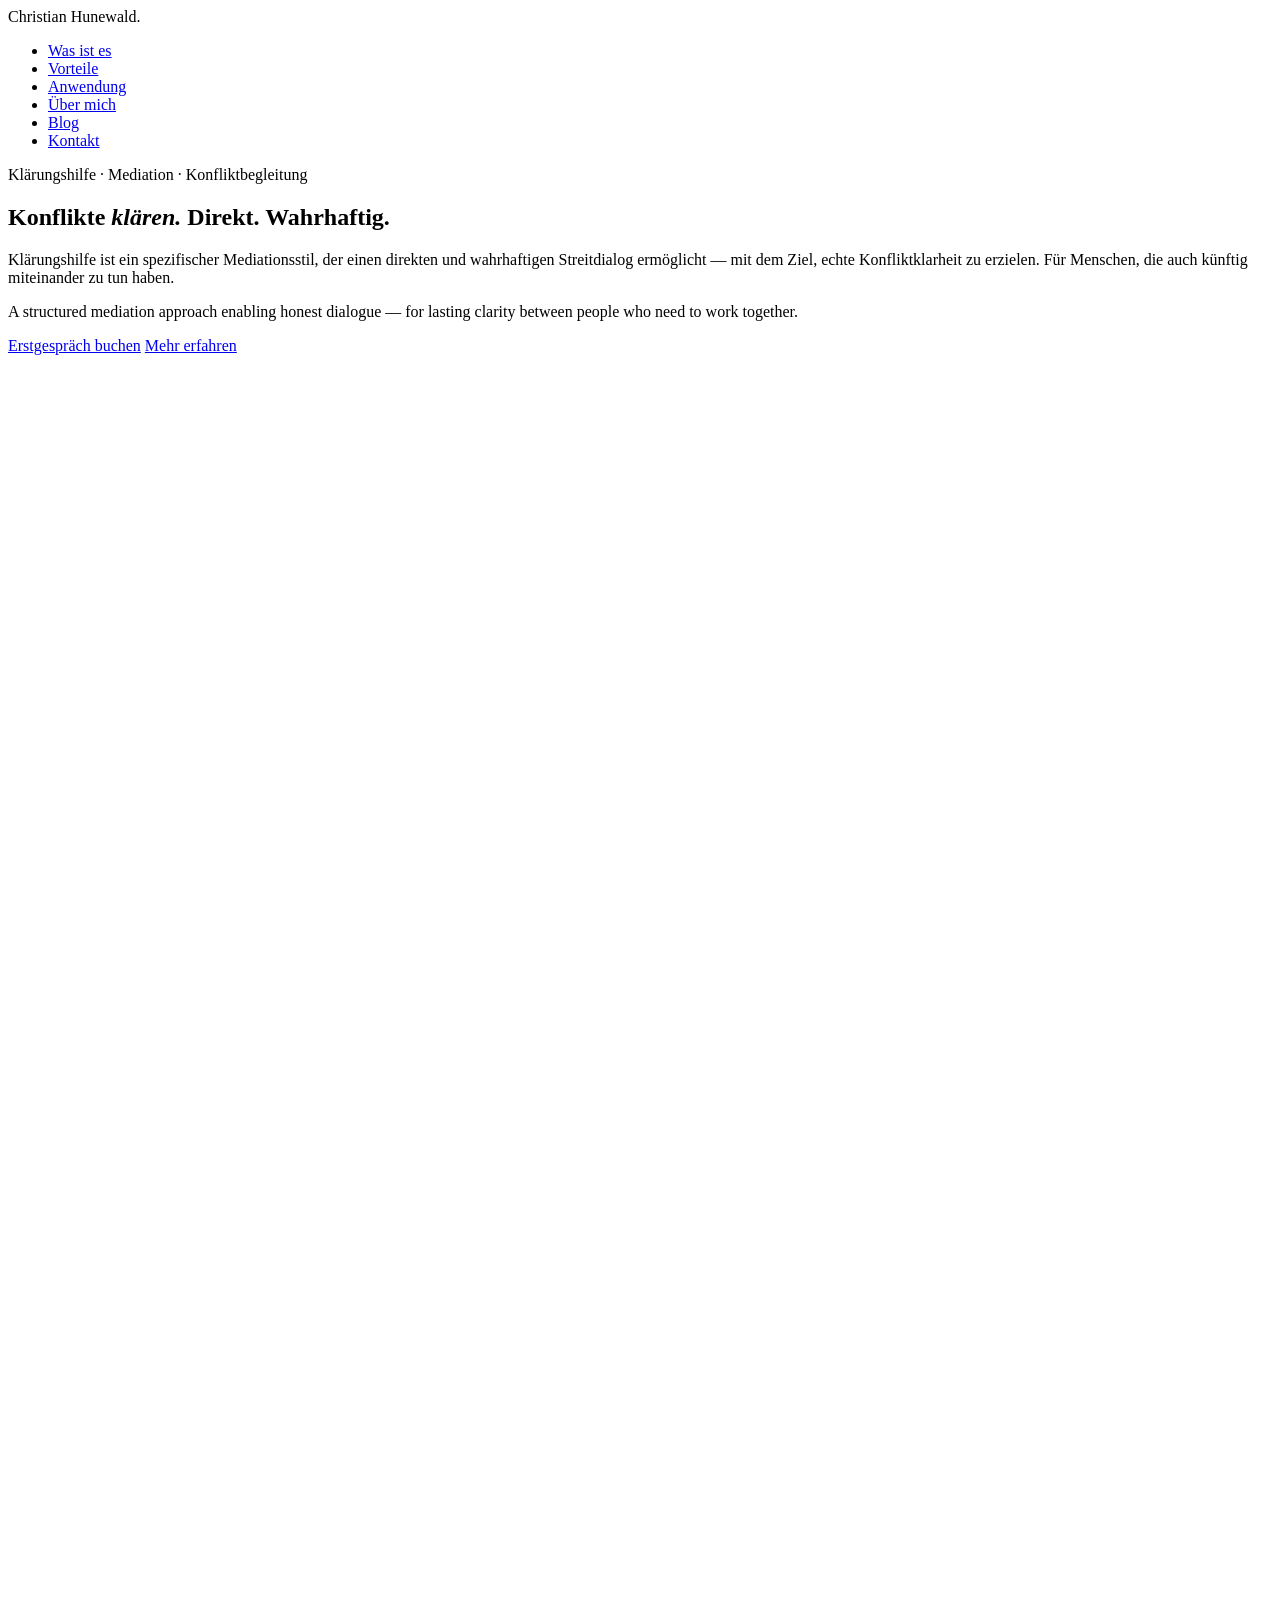
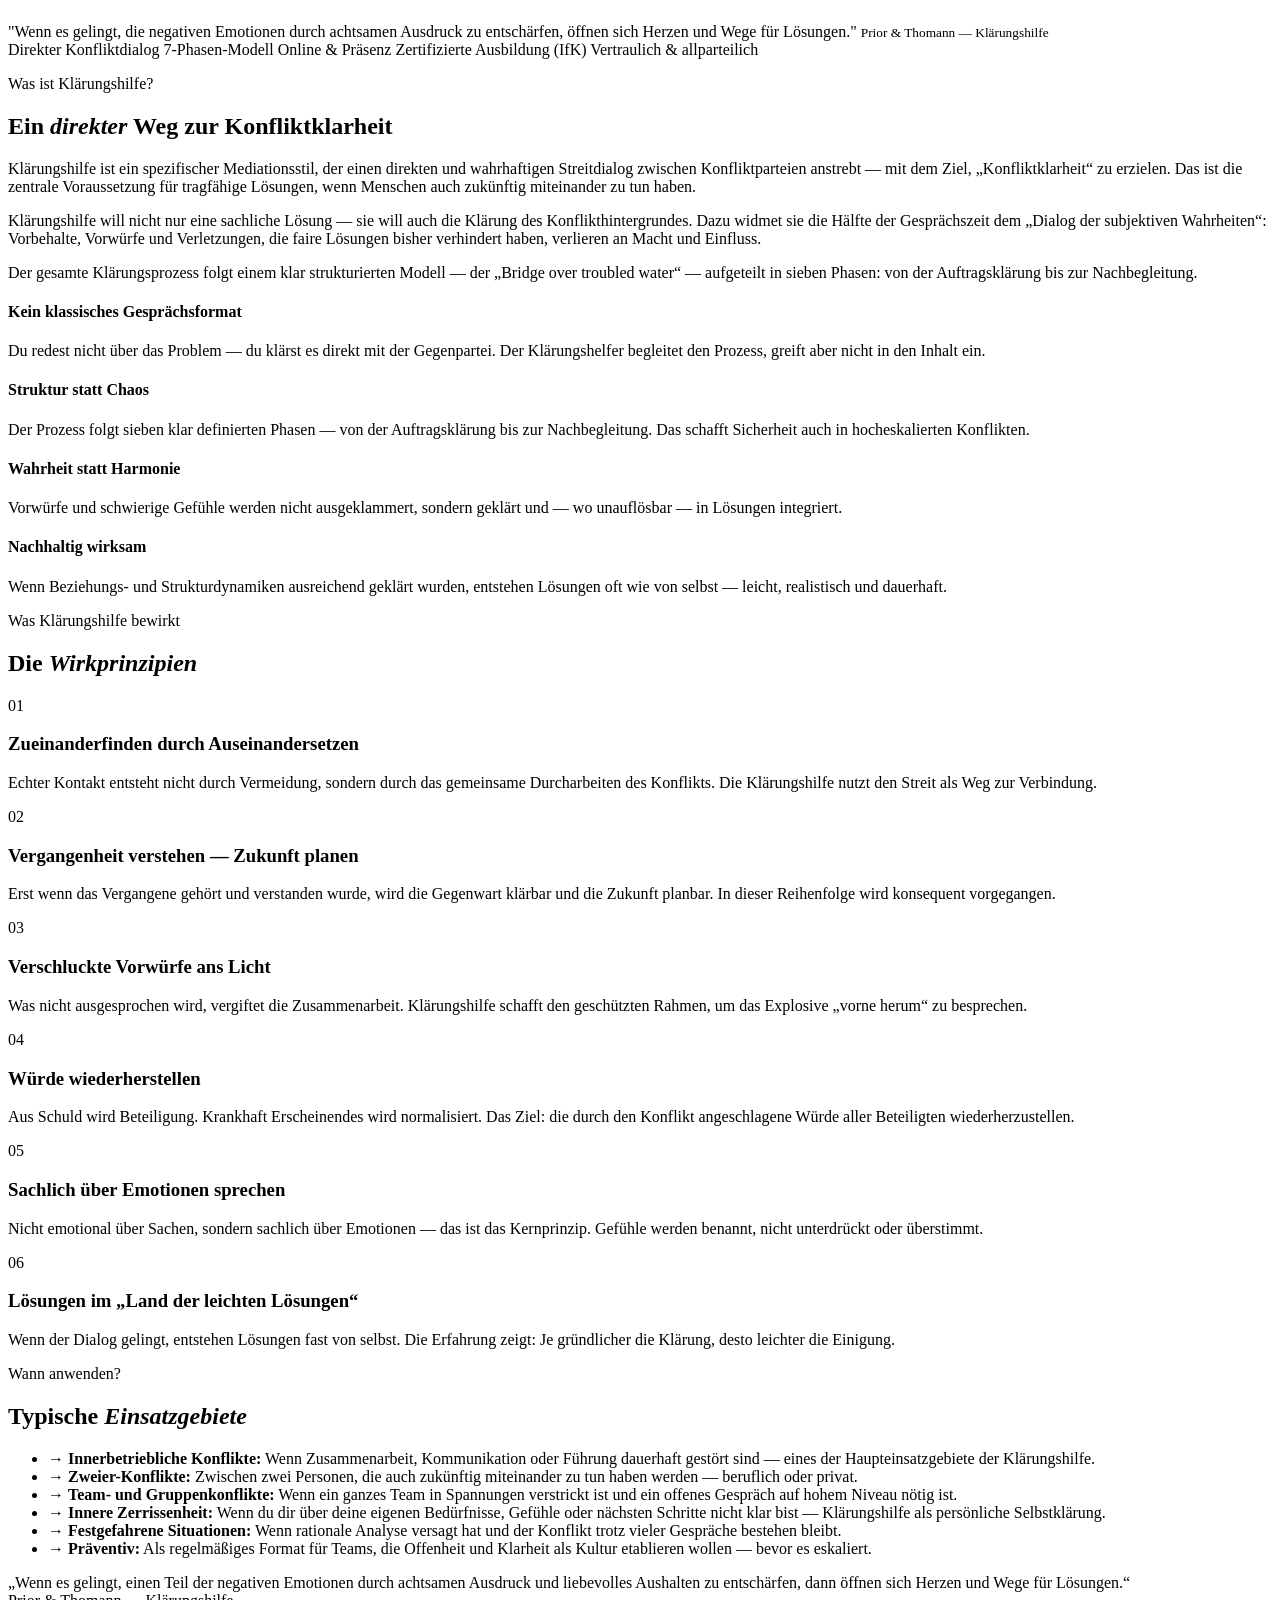
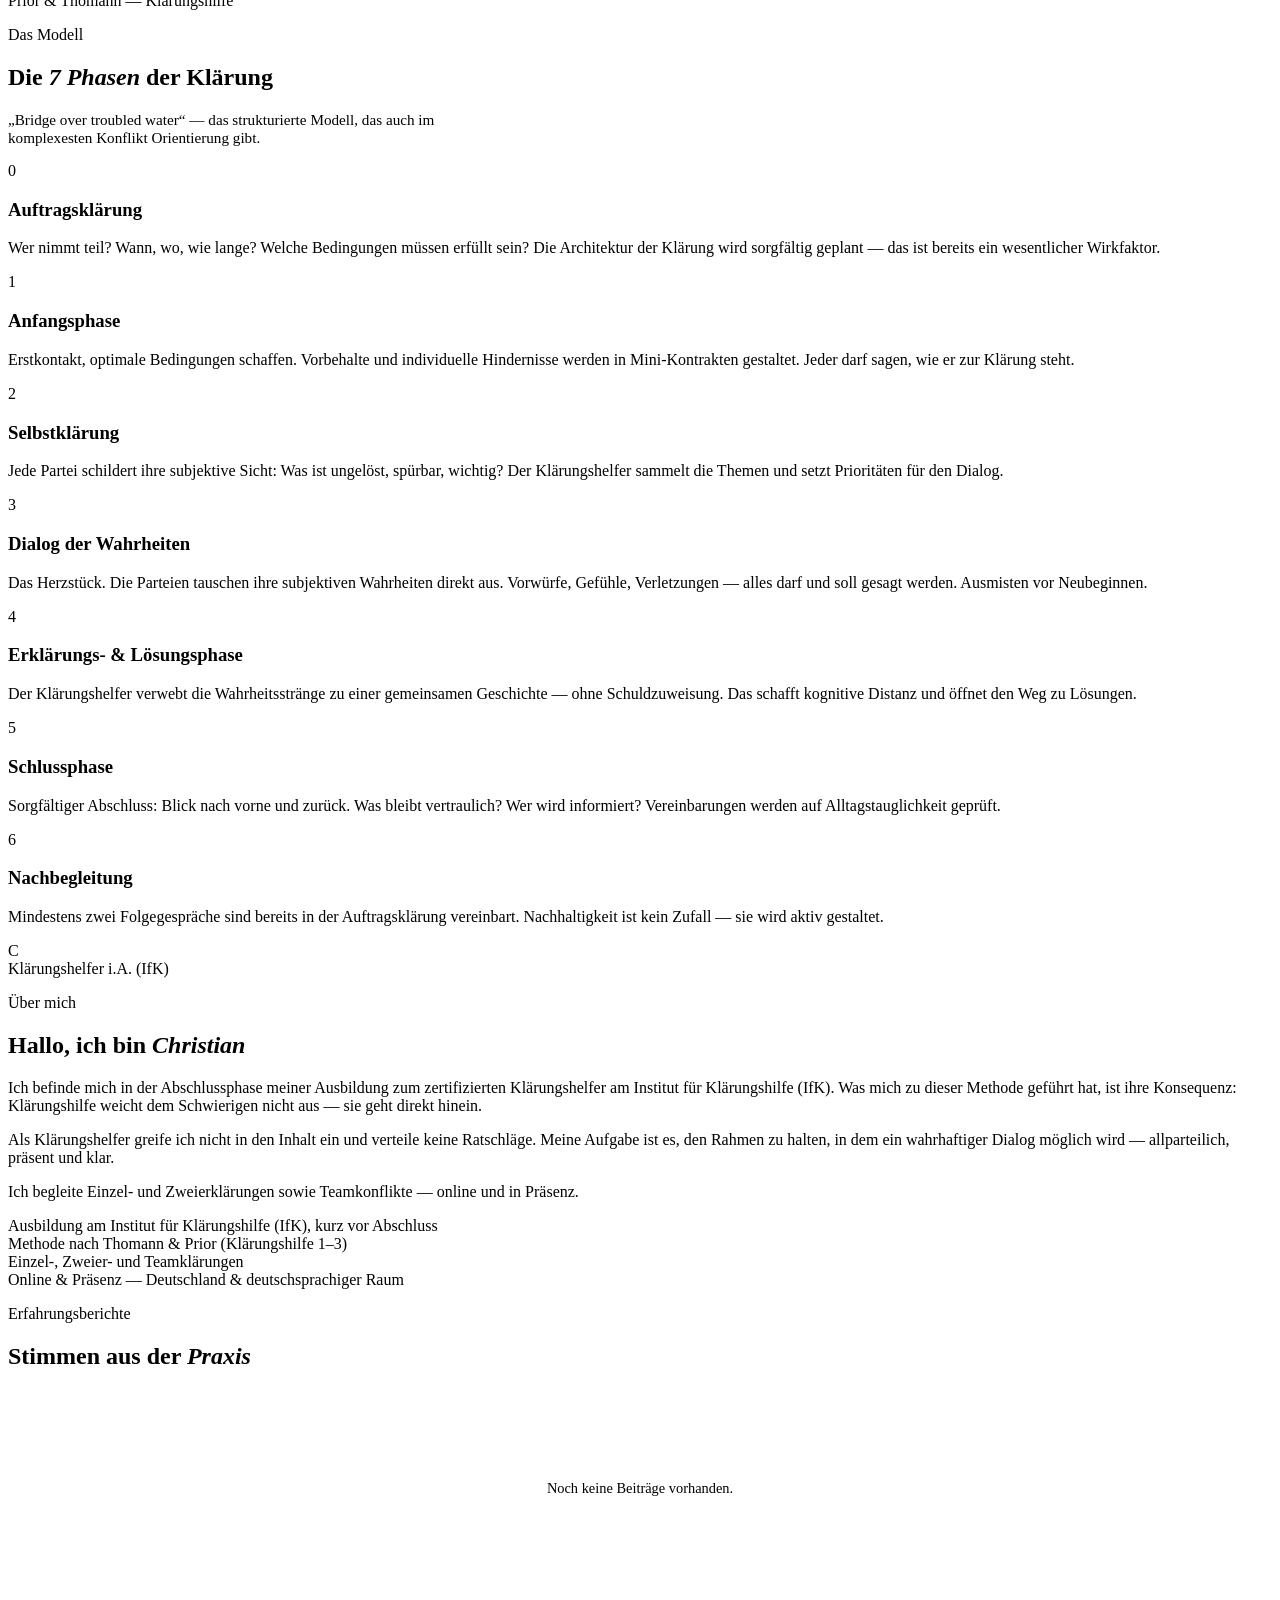
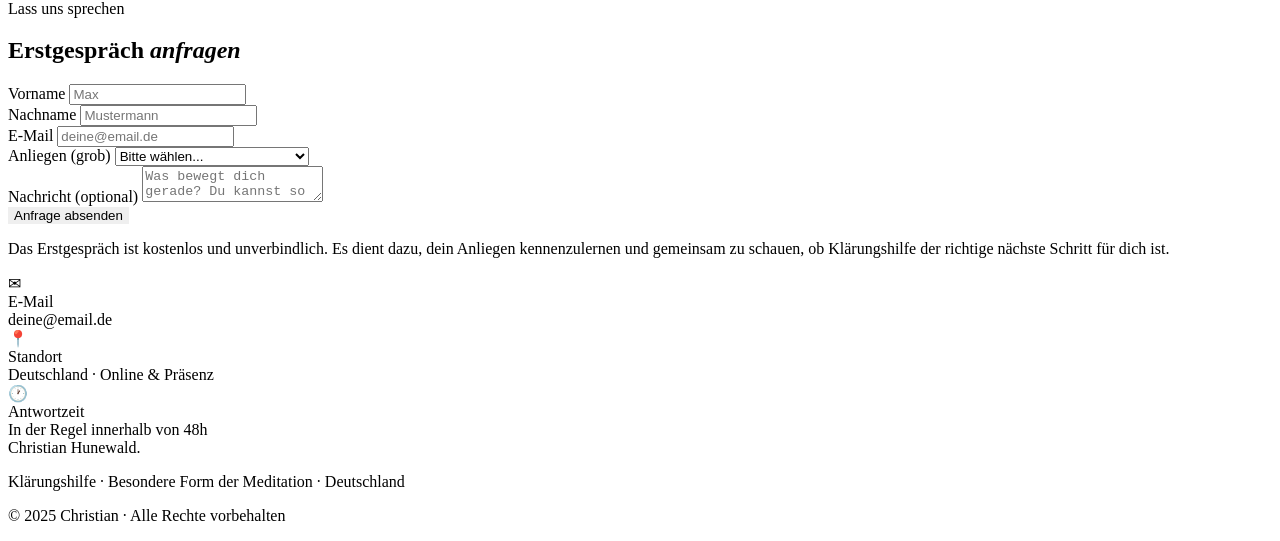
==== index.html @ cc9eb969 "Add files via upload" ====
<!DOCTYPE html>
<html lang="de">
<head>
  <meta charset="UTF-8" />
  <meta name="viewport" content="width=device-width, initial-scale=1.0" />
  <title>Klärungshilfe mit Christian</title>
  <link href="https://fonts.googleapis.com/css2?family=Cormorant+Garamond:ital,wght@0,300;0,400;0,600;1,300;1,400&family=DM+Sans:wght@300;400;500&display=swap" rel="stylesheet">
  <link rel="stylesheet" href="/style.css">
</head>
<body>

<!-- NAV -->
<nav>
  <div class="nav-logo">Christian Hunewald<span>.</span></div>
  <ul>
    <li><a href="#was">Was ist es</a></li>
    <li><a href="#vorteile">Vorteile</a></li>
    <li><a href="#anwendung">Anwendung</a></li>
    <li><a href="#ueber">Über mich</a></li>
    <li><a href="#blog">Blog</a></li><li><a href="#kontakt">Kontakt</a></li>
  </ul>
</nav>

<!-- HERO -->
<section class="hero" id="hero">
  <div class="hero-left">
    <p class="hero-eyebrow">Kl&auml;rungshilfe &middot; Mediation &middot; Konfliktbegleitung</p>
    <h1 class="hero-title">
      Konflikte <em>kl&auml;ren.</em>
      <span class="line-break">Direkt.</span>
      <span class="line-break">Wahrhaftig.</span>
    </h1>
    <p class="hero-sub">Kl&auml;rungshilfe ist ein spezifischer Mediationsstil, der einen direkten und wahrhaftigen Streitdialog erm&ouml;glicht &mdash; mit dem Ziel, echte Konfliktklarheit zu erzielen. F&uuml;r Menschen, die auch k&uuml;nftig miteinander zu tun haben.</p>
    <p class="hero-sub-en">A structured mediation approach enabling honest dialogue &mdash; for lasting clarity between people who need to work together.</p>
    <div class="hero-cta">
      <a href="#kontakt" class="btn-primary">Erstgespr&auml;ch buchen</a>
      <a href="#was" class="btn-ghost">Mehr erfahren</a>
    </div>
  </div>
  <div class="hero-right">
    <div class="hero-visual">
      <svg class="mandala" viewBox="0 0 200 200" fill="none" xmlns="http://www.w3.org/2000/svg">
        <circle cx="100" cy="100" r="95" stroke="white" stroke-width="0.4"/>
        <circle cx="100" cy="100" r="75" stroke="white" stroke-width="0.4"/>
        <circle cx="100" cy="100" r="55" stroke="white" stroke-width="0.4"/>
        <circle cx="100" cy="100" r="35" stroke="white" stroke-width="0.4"/>
        <circle cx="100" cy="100" r="15" stroke="white" stroke-width="0.4"/>
        <line x1="100" y1="5" x2="100" y2="195" stroke="white" stroke-width="0.3"/>
        <line x1="5" y1="100" x2="195" y2="100" stroke="white" stroke-width="0.3"/>
        <line x1="32" y1="32" x2="168" y2="168" stroke="white" stroke-width="0.3"/>
        <line x1="168" y1="32" x2="32" y2="168" stroke="white" stroke-width="0.3"/>
        <line x1="100" y1="5" x2="168" y2="168" stroke="white" stroke-width="0.15"/>
        <line x1="100" y1="5" x2="32" y2="168" stroke="white" stroke-width="0.15"/>
        <line x1="5" y1="100" x2="168" y2="32" stroke="white" stroke-width="0.15"/>
        <line x1="5" y1="100" x2="168" y2="168" stroke="white" stroke-width="0.15"/>
        <polygon points="100,15 111,85 181,85 125,128 146,198 100,155 54,198 75,128 19,85 89,85" stroke="white" stroke-width="0.3" fill="none"/>
        <polygon points="100,40 107,70 138,70 115,88 124,118 100,100 76,118 85,88 62,70 93,70" stroke="white" stroke-width="0.25" fill="none"/>
        <circle cx="100" cy="5" r="2" fill="white" opacity="0.5"/>
        <circle cx="100" cy="195" r="2" fill="white" opacity="0.5"/>
        <circle cx="5" cy="100" r="2" fill="white" opacity="0.5"/>
        <circle cx="195" cy="100" r="2" fill="white" opacity="0.5"/>
        <circle cx="32" cy="32" r="2" fill="white" opacity="0.5"/>
        <circle cx="168" cy="32" r="2" fill="white" opacity="0.5"/>
        <circle cx="32" cy="168" r="2" fill="white" opacity="0.5"/>
        <circle cx="168" cy="168" r="2" fill="white" opacity="0.5"/>
      </svg>
    </div>
    <div class="hero-quote">
      "Wenn es gelingt, die negativen Emotionen durch achtsamen Ausdruck zu entsch&auml;rfen, &ouml;ffnen sich Herzen und Wege f&uuml;r L&ouml;sungen."
      <small>Prior &amp; Thomann &mdash; Kl&auml;rungshilfe</small>
    </div>
  </div>
</section>

<!-- STRIP -->
<div class="strip">
  <span class="strip-item">Direkter Konfliktdialog</span>
  <span class="strip-item">7-Phasen-Modell</span>
  <span class="strip-item">Online &amp; Pr&auml;senz</span>
  <span class="strip-item">Zertifizierte Ausbildung (IfK)</span>
  <span class="strip-item">Vertraulich &amp; allparteilich</span>
</div>

<!-- WHAT IS -->
<section id="was">
  <div class="what-is">
    <div class="what-is-left">
      <p class="section-label">Was ist Kl&auml;rungshilfe?</p>
      <h2 class="section-title">Ein <em>direkter</em> Weg zur Konfliktklarheit</h2>
      <p class="what-is-text">Kl&auml;rungshilfe ist ein spezifischer Mediationsstil, der einen direkten und wahrhaftigen Streitdialog zwischen Konfliktparteien anstrebt &mdash; mit dem Ziel, &bdquo;Konfliktklarheit&ldquo; zu erzielen. Das ist die zentrale Voraussetzung f&uuml;r tragf&auml;hige L&ouml;sungen, wenn Menschen auch zuk&uuml;nftig miteinander zu tun haben.</p>
      <p class="what-is-text">Kl&auml;rungshilfe will nicht nur eine sachliche L&ouml;sung &mdash; sie will auch die Kl&auml;rung des Konflikthintergrundes. Dazu widmet sie die H&auml;lfte der Gespr&auml;chszeit dem &bdquo;Dialog der subjektiven Wahrheiten&ldquo;: Vorbehalte, Vorw&uuml;rfe und Verletzungen, die faire L&ouml;sungen bisher verhindert haben, verlieren an Macht und Einfluss.</p>
      <p class="what-is-text">Der gesamte Kl&auml;rungsprozess folgt einem klar strukturierten Modell &mdash; der &bdquo;Bridge over troubled water&ldquo; &mdash; aufgeteilt in sieben Phasen: von der Auftragsklärung bis zur Nachbegleitung.</p>
    </div>
    <div class="what-is-right">
      <div class="fact-card">
        <h4>Kein klassisches Gespr&auml;chsformat</h4>
        <p>Du redest nicht &uuml;ber das Problem &mdash; du klärst es direkt mit der Gegenpartei. Der Kl&auml;rungshelfer begleitet den Prozess, greift aber nicht in den Inhalt ein.</p>
      </div>
      <div class="fact-card">
        <h4>Struktur statt Chaos</h4>
        <p>Der Prozess folgt sieben klar definierten Phasen &mdash; von der Auftragsklärung bis zur Nachbegleitung. Das schafft Sicherheit auch in hocheskalierten Konflikten.</p>
      </div>
      <div class="fact-card">
        <h4>Wahrheit statt Harmonie</h4>
        <p>Vorw&uuml;rfe und schwierige Gef&uuml;hle werden nicht ausgeklammert, sondern gekl&auml;rt und &mdash; wo unaufl&ouml;sbar &mdash; in L&ouml;sungen integriert.</p>
      </div>
      <div class="fact-card">
        <h4>Nachhaltig wirksam</h4>
        <p>Wenn Beziehungs- und Strukturdynamiken ausreichend gekl&auml;rt wurden, entstehen L&ouml;sungen oft wie von selbst &mdash; leicht, realistisch und dauerhaft.</p>
      </div>
    </div>
  </div>
</section>

<!-- BENEFITS -->
<section class="benefits" id="vorteile">
  <p class="section-label">Was Kl&auml;rungshilfe bewirkt</p>
  <h2 class="section-title">Die <em>Wirkprinzipien</em></h2>
  <div class="benefits-grid">
    <div class="benefit-cell">
      <div class="benefit-num">01</div>
      <h3>Zueinanderfinden durch Auseinandersetzen</h3>
      <p>Echter Kontakt entsteht nicht durch Vermeidung, sondern durch das gemeinsame Durcharbeiten des Konflikts. Die Kl&auml;rungshilfe nutzt den Streit als Weg zur Verbindung.</p>
    </div>
    <div class="benefit-cell">
      <div class="benefit-num">02</div>
      <h3>Vergangenheit verstehen &mdash; Zukunft planen</h3>
      <p>Erst wenn das Vergangene geh&ouml;rt und verstanden wurde, wird die Gegenwart kl&auml;rbar und die Zukunft planbar. In dieser Reihenfolge wird konsequent vorgegangen.</p>
    </div>
    <div class="benefit-cell">
      <div class="benefit-num">03</div>
      <h3>Verschluckte Vorw&uuml;rfe ans Licht</h3>
      <p>Was nicht ausgesprochen wird, vergiftet die Zusammenarbeit. Kl&auml;rungshilfe schafft den gesch&uuml;tzten Rahmen, um das Explosive &bdquo;vorne herum&ldquo; zu besprechen.</p>
    </div>
    <div class="benefit-cell">
      <div class="benefit-num">04</div>
      <h3>W&uuml;rde wiederherstellen</h3>
      <p>Aus Schuld wird Beteiligung. Krankhaft Erscheinendes wird normalisiert. Das Ziel: die durch den Konflikt angeschlagene W&uuml;rde aller Beteiligten wiederherzustellen.</p>
    </div>
    <div class="benefit-cell">
      <div class="benefit-num">05</div>
      <h3>Sachlich &uuml;ber Emotionen sprechen</h3>
      <p>Nicht emotional &uuml;ber Sachen, sondern sachlich &uuml;ber Emotionen &mdash; das ist das Kernprinzip. Gef&uuml;hle werden benannt, nicht unterdr&uuml;ckt oder &uuml;berstimmt.</p>
    </div>
    <div class="benefit-cell">
      <div class="benefit-num">06</div>
      <h3>L&ouml;sungen im &bdquo;Land der leichten L&ouml;sungen&ldquo;</h3>
      <p>Wenn der Dialog gelingt, entstehen L&ouml;sungen fast von selbst. Die Erfahrung zeigt: Je gr&uuml;ndlicher die Kl&auml;rung, desto leichter die Einigung.</p>
    </div>
  </div>
</section>

<!-- WHEN TO APPLY -->
<section id="anwendung">
  <div class="apply-grid">
    <div>
      <p class="section-label">Wann anwenden?</p>
      <h2 class="section-title">Typische <em>Einsatzgebiete</em></h2>
      <ul class="apply-list">
        <li>
          <span class="icon">&rarr;</span>
          <span><strong>Innerbetriebliche Konflikte:</strong> Wenn Zusammenarbeit, Kommunikation oder F&uuml;hrung dauerhaft gest&ouml;rt sind &mdash; eines der Haupteinsatzgebiete der Kl&auml;rungshilfe.</span>
        </li>
        <li>
          <span class="icon">&rarr;</span>
          <span><strong>Zweier-Konflikte:</strong> Zwischen zwei Personen, die auch zuk&uuml;nftig miteinander zu tun haben werden &mdash; beruflich oder privat.</span>
        </li>
        <li>
          <span class="icon">&rarr;</span>
          <span><strong>Team- und Gruppenkonflikte:</strong> Wenn ein ganzes Team in Spannungen verstrickt ist und ein offenes Gespr&auml;ch auf hohem Niveau n&ouml;tig ist.</span>
        </li>
        <li>
          <span class="icon">&rarr;</span>
          <span><strong>Innere Zerrissenheit:</strong> Wenn du dir &uuml;ber deine eigenen Bed&uuml;rfnisse, Gef&uuml;hle oder n&auml;chsten Schritte nicht klar bist &mdash; Kl&auml;rungshilfe als pers&ouml;nliche Selbstklärung.</span>
        </li>
        <li>
          <span class="icon">&rarr;</span>
          <span><strong>Festgefahrene Situationen:</strong> Wenn rationale Analyse versagt hat und der Konflikt trotz vieler Gespr&auml;che bestehen bleibt.</span>
        </li>
        <li>
          <span class="icon">&rarr;</span>
          <span><strong>Pr&auml;ventiv:</strong> Als regelm&auml;&szlig;iges Format f&uuml;r Teams, die Offenheit und Klarheit als Kultur etablieren wollen &mdash; bevor es eskaliert.</span>
        </li>
      </ul>
    </div>
    <div class="apply-visual">
      <div class="apply-quote">
        &bdquo;Wenn es gelingt, einen Teil der negativen Emotionen durch achtsamen Ausdruck und liebevolles Aushalten zu entsch&auml;rfen, dann &ouml;ffnen sich Herzen und Wege f&uuml;r L&ouml;sungen.&ldquo;
      </div>
      <div class="apply-quote-attr">Prior &amp; Thomann &mdash; Kl&auml;rungshilfe</div>
    </div>
  </div>
</section>

<!-- PROCESS -->
<section class="process" id="prozess">
  <p class="section-label">Das Modell</p>
  <h2 class="section-title">Die <em>7 Phasen</em> der Kl&auml;rung</h2>
  <p style="margin-top:1rem;font-size:0.95rem;font-weight:300;color:var(--muted);max-width:60ch;">&bdquo;Bridge over troubled water&ldquo; &mdash; das strukturierte Modell, das auch im komplexesten Konflikt Orientierung gibt.</p>
  <div class="process-steps" style="grid-template-columns:repeat(4,1fr);">
    <div class="step">
      <div class="step-num">0</div>
      <h3>Auftragsklärung</h3>
      <p>Wer nimmt teil? Wann, wo, wie lange? Welche Bedingungen m&uuml;ssen erf&uuml;llt sein? Die Architektur der Kl&auml;rung wird sorgf&auml;ltig geplant &mdash; das ist bereits ein wesentlicher Wirkfaktor.</p>
    </div>
    <div class="step">
      <div class="step-num">1</div>
      <h3>Anfangsphase</h3>
      <p>Erstkontakt, optimale Bedingungen schaffen. Vorbehalte und individuelle Hindernisse werden in Mini-Kontrakten gestaltet. Jeder darf sagen, wie er zur Kl&auml;rung steht.</p>
    </div>
    <div class="step">
      <div class="step-num">2</div>
      <h3>Selbstklärung</h3>
      <p>Jede Partei schildert ihre subjektive Sicht: Was ist ungelöst, sp&uuml;rbar, wichtig? Der Kl&auml;rungshelfer sammelt die Themen und setzt Priorit&auml;ten f&uuml;r den Dialog.</p>
    </div>
    <div class="step">
      <div class="step-num">3</div>
      <h3>Dialog der Wahrheiten</h3>
      <p>Das Herzst&uuml;ck. Die Parteien tauschen ihre subjektiven Wahrheiten direkt aus. Vorw&uuml;rfe, Gef&uuml;hle, Verletzungen &mdash; alles darf und soll gesagt werden. Ausmisten vor Neubeginnen.</p>
    </div>
  </div>
  <div class="process-steps" style="grid-template-columns:repeat(3,1fr);margin-top:2px;">
    <div class="step">
      <div class="step-num">4</div>
      <h3>Erkl&auml;rungs- &amp; L&ouml;sungsphase</h3>
      <p>Der Kl&auml;rungshelfer verwebt die Wahrheitsstr&auml;nge zu einer gemeinsamen Geschichte &mdash; ohne Schuldzuweisung. Das schafft kognitive Distanz und &ouml;ffnet den Weg zu Lösungen.</p>
    </div>
    <div class="step">
      <div class="step-num">5</div>
      <h3>Schlussphase</h3>
      <p>Sorgf&auml;ltiger Abschluss: Blick nach vorne und zur&uuml;ck. Was bleibt vertraulich? Wer wird informiert? Vereinbarungen werden auf Alltagstauglichkeit gepr&uuml;ft.</p>
    </div>
    <div class="step">
      <div class="step-num">6</div>
      <h3>Nachbegleitung</h3>
      <p>Mindestens zwei Folgegespräche sind bereits in der Auftragsklärung vereinbart. Nachhaltigkeit ist kein Zufall &mdash; sie wird aktiv gestaltet.</p>
    </div>
  </div>
</section>

<!-- ABOUT -->
<section id="ueber">
  <div class="about">
    <div class="about-portrait">
      <div class="about-portrait-inner">
        <div class="portrait-placeholder">C</div>
      </div>
      <div class="about-tag">Kl&auml;rungshelfer i.A. (IfK)</div>
    </div>
    <div class="about-right">
      <p class="section-label">&Uuml;ber mich</p>
      <h2 class="section-title">Hallo, ich bin <em>Christian</em></h2>
      <p class="about-text">Ich befinde mich in der Abschlussphase meiner Ausbildung zum zertifizierten Kl&auml;rungshelfer am Institut f&uuml;r Kl&auml;rungshilfe (IfK). Was mich zu dieser Methode gef&uuml;hrt hat, ist ihre Konsequenz: Kl&auml;rungshilfe weicht dem Schwierigen nicht aus &mdash; sie geht direkt hinein.</p>
      <p class="about-text">Als Kl&auml;rungshelfer greife ich nicht in den Inhalt ein und verteile keine Ratschl&auml;ge. Meine Aufgabe ist es, den Rahmen zu halten, in dem ein wahrhaftiger Dialog m&ouml;glich wird &mdash; allparteilich, pr&auml;sent und klar.</p>
      <p class="about-text">Ich begleite Einzel- und Zweierkl&auml;rungen sowie Teamkonflikte &mdash; online und in Pr&auml;senz.</p>
      <div class="credentials">
        <div class="credential">Ausbildung am Institut f&uuml;r Kl&auml;rungshilfe (IfK), kurz vor Abschluss</div>
        <div class="credential">Methode nach Thomann &amp; Prior (Kl&auml;rungshilfe 1&ndash;3)</div>
        <div class="credential">Einzel-, Zweier- und Teamkl&auml;rungen</div>
        <div class="credential">Online &amp; Pr&auml;senz &mdash; Deutschland &amp; deutschsprachiger Raum</div>
      </div>
    </div>
  </div>
</section>

<!-- BLOG -->
<section id="blog" style="background:var(--warm);">
  <p class="section-label">Erfahrungsberichte</p>
  <h2 class="section-title">Stimmen aus der <em>Praxis</em></h2>
  <div id="blog-grid" style="display:grid;grid-template-columns:repeat(3,1fr);gap:2rem;margin-top:3rem;">
    <div style="text-align:center;padding:3rem;color:var(--muted);grid-column:1/-1;">
      <p style="font-size:0.9rem;">Noch keine Beitr&auml;ge vorhanden.</p>
    </div>
  </div>
  <div style="text-align:center;margin-top:2.5rem;">
    <a href="/blog.html" id="blog-more" style="display:none;" class="btn-ghost">Alle Beitr&auml;ge lesen</a>
  </div>
</section>

<script>
// Load blog posts from posts.json
fetch('/posts.json')
  .then(r => r.ok ? r.json() : [])
  .then(posts => {
    if (!posts || posts.length === 0) return;
    const grid = document.getElementById('blog-grid');
    const more = document.getElementById('blog-more');
    grid.innerHTML = '';
    const shown = posts.slice(0, 3);
    shown.forEach(p => {
      const card = document.createElement('div');
      card.style.cssText = 'background:var(--paper);padding:2rem;border-top:3px solid var(--accent);transition:transform 0.25s;cursor:pointer;';
      card.onmouseenter = () => card.style.transform = 'translateY(-4px)';
      card.onmouseleave = () => card.style.transform = 'translateY(0)';
      card.innerHTML = `
        <p style="font-size:0.7rem;letter-spacing:0.15em;text-transform:uppercase;color:var(--accent);margin-bottom:0.8rem;">${p.date}</p>
        <h3 style="font-family:'Cormorant Garamond',serif;font-size:1.4rem;font-weight:400;margin-bottom:0.8rem;color:var(--ink);">${p.title}</h3>
        <p style="font-size:0.88rem;font-weight:300;line-height:1.7;color:var(--muted);">${p.excerpt}</p>
      `;
      card.onclick = () => window.location.href = '/blog.html?id=' + p.id;
      grid.appendChild(card);
    });
    if (posts.length > 3) more.style.display = 'inline-block';
  })
  .catch(() => {});
</script>

<!-- CONTACT -->
<section class="contact" id="kontakt">
  <p class="section-label">Lass uns sprechen</p>
  <h2 class="section-title">Erstgespräch <em>anfragen</em></h2>
  <div class="contact-grid">
    <form class="contact-form" onsubmit="handleSubmit(event)">
      <div class="form-row">
        <div class="form-field">
          <label>Vorname</label>
          <input type="text" placeholder="Max" required />
        </div>
        <div class="form-field">
          <label>Nachname</label>
          <input type="text" placeholder="Mustermann" />
        </div>
      </div>
      <div class="form-field">
        <label>E-Mail</label>
        <input type="email" placeholder="deine@email.de" required />
      </div>
      <div class="form-field">
        <label>Anliegen (grob)</label>
        <select>
          <option value="">Bitte wählen...</option>
          <option>Innere Klarheit / Orientierung</option>
          <option>Wichtige Entscheidung</option>
          <option>Persönlicher Konflikt</option>
          <option>Selbstentwicklung</option>
          <option>Emotionale Blockade</option>
          <option>Sonstiges</option>
        </select>
      </div>
      <div class="form-field">
        <label>Nachricht (optional)</label>
        <textarea placeholder="Was bewegt dich gerade? Du kannst so viel oder so wenig teilen, wie du möchtest."></textarea>
      </div>
      <button type="submit" class="btn-primary" style="width:fit-content;border:none;cursor:pointer;">Anfrage absenden</button>
      <div id="form-msg" style="font-size:0.85rem;color:#c9a84c;display:none;margin-top:0.5rem;">✓ Danke — ich melde mich bald bei dir.</div>
    </form>
    <div class="contact-info">
      <p>Das Erstgespräch ist kostenlos und unverbindlich. Es dient dazu, dein Anliegen kennenzulernen und gemeinsam zu schauen, ob Klärungshilfe der richtige nächste Schritt für dich ist.</p>
      <div class="contact-item">
        <div class="contact-item-icon">✉</div>
        <div>
          <div class="contact-item-label">E-Mail</div>
          <div class="contact-item-text">deine@email.de</div>
        </div>
      </div>
      <div class="contact-item">
        <div class="contact-item-icon">📍</div>
        <div>
          <div class="contact-item-label">Standort</div>
          <div class="contact-item-text">Deutschland · Online &amp; Präsenz</div>
        </div>
      </div>
      <div class="contact-item">
        <div class="contact-item-icon">🕐</div>
        <div>
          <div class="contact-item-label">Antwortzeit</div>
          <div class="contact-item-text">In der Regel innerhalb von 48h</div>
        </div>
      </div>
    </div>
  </div>
</section>

<!-- FOOTER -->
<footer>
  <div class="footer-logo">Christian Hunewald<span>.</span></div>
  <p>Klärungshilfe · Besondere Form der Meditation · Deutschland</p>
  <p>© 2025 Christian · Alle Rechte vorbehalten</p>
</footer>

<script>
  function handleSubmit(e) {
    e.preventDefault();
    document.getElementById('form-msg').style.display = 'block';
    e.target.reset();
  }

  // Scroll reveal
  const observer = new IntersectionObserver((entries) => {
    entries.forEach(el => {
      if (el.isIntersecting) {
        el.target.style.opacity = '1';
        el.target.style.transform = 'translateY(0)';
      }
    });
  }, { threshold: 0.1 });

  document.querySelectorAll('.fact-card, .benefit-cell, .step, .apply-list li').forEach(el => {
    el.style.opacity = '0';
    el.style.transform = 'translateY(20px)';
    el.style.transition = 'opacity 0.6s ease, transform 0.6s ease';
    observer.observe(el);
  });
</script>
</body>
</html>
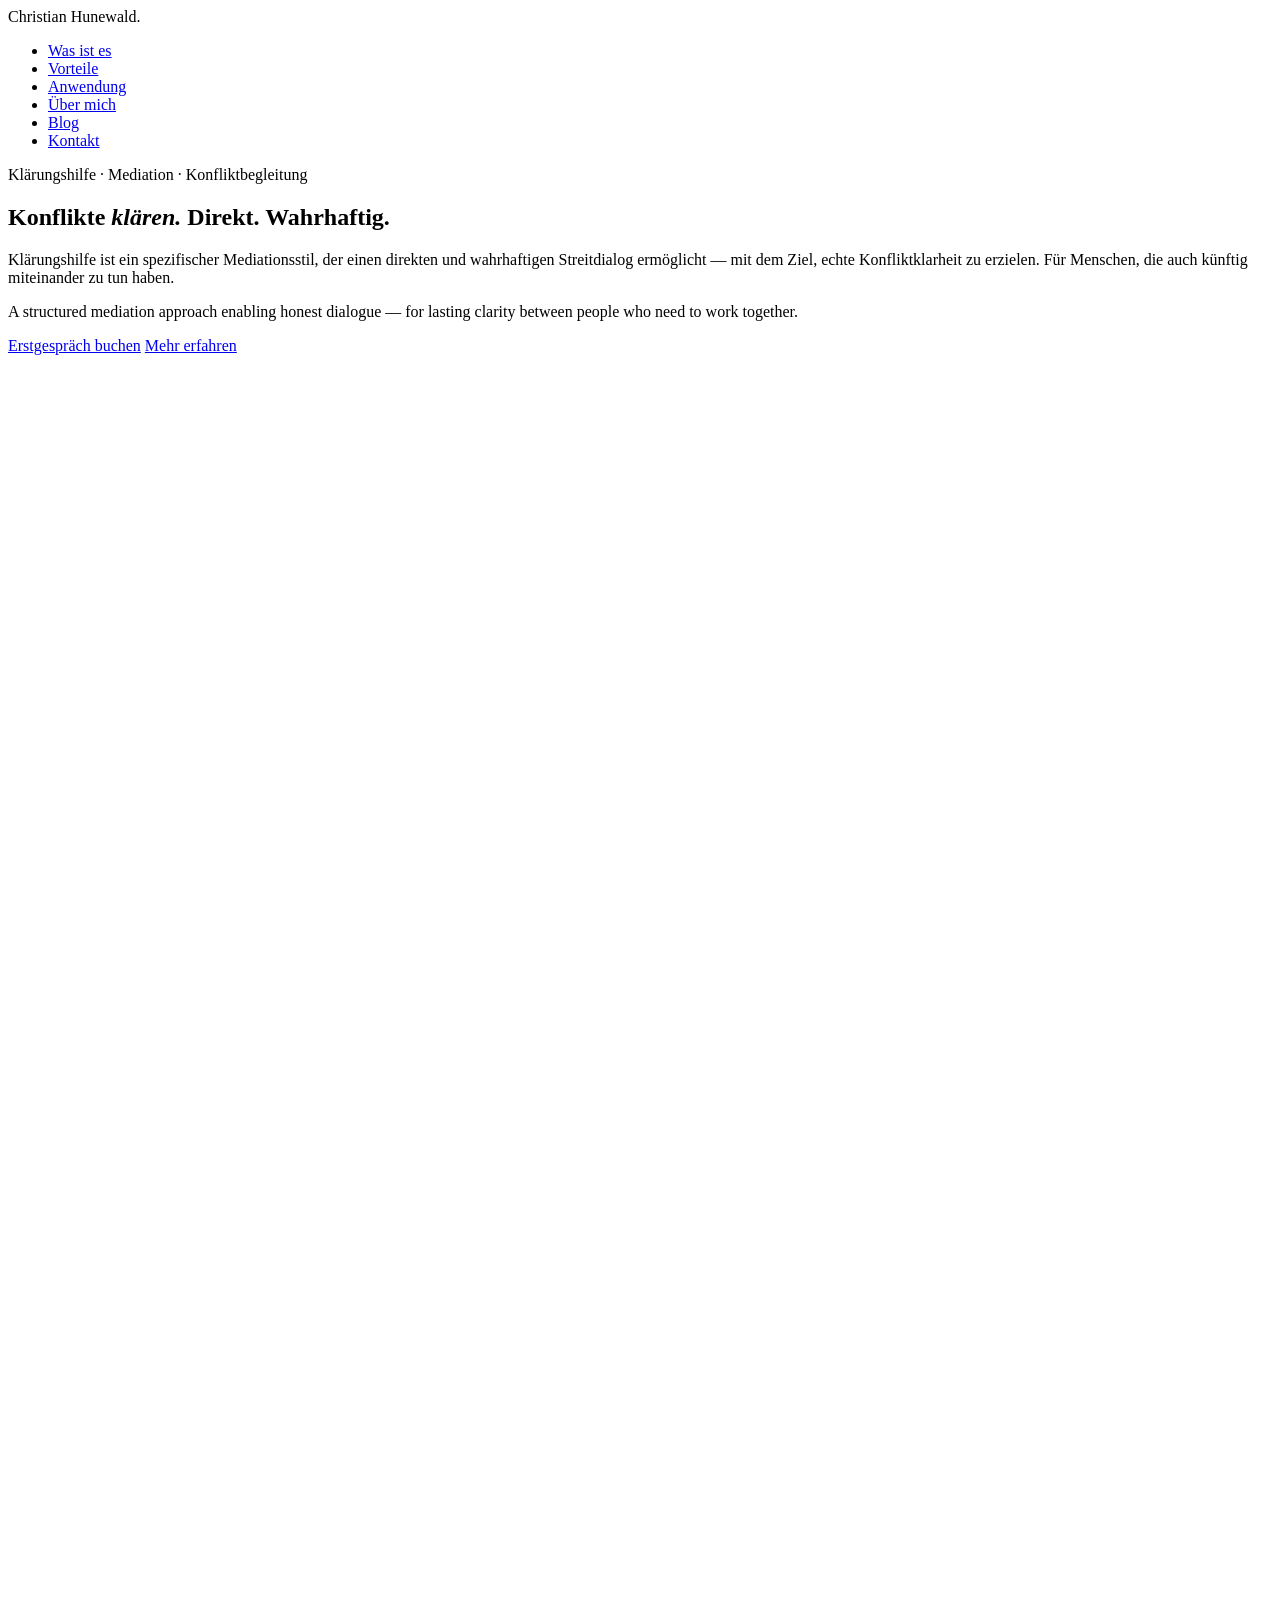
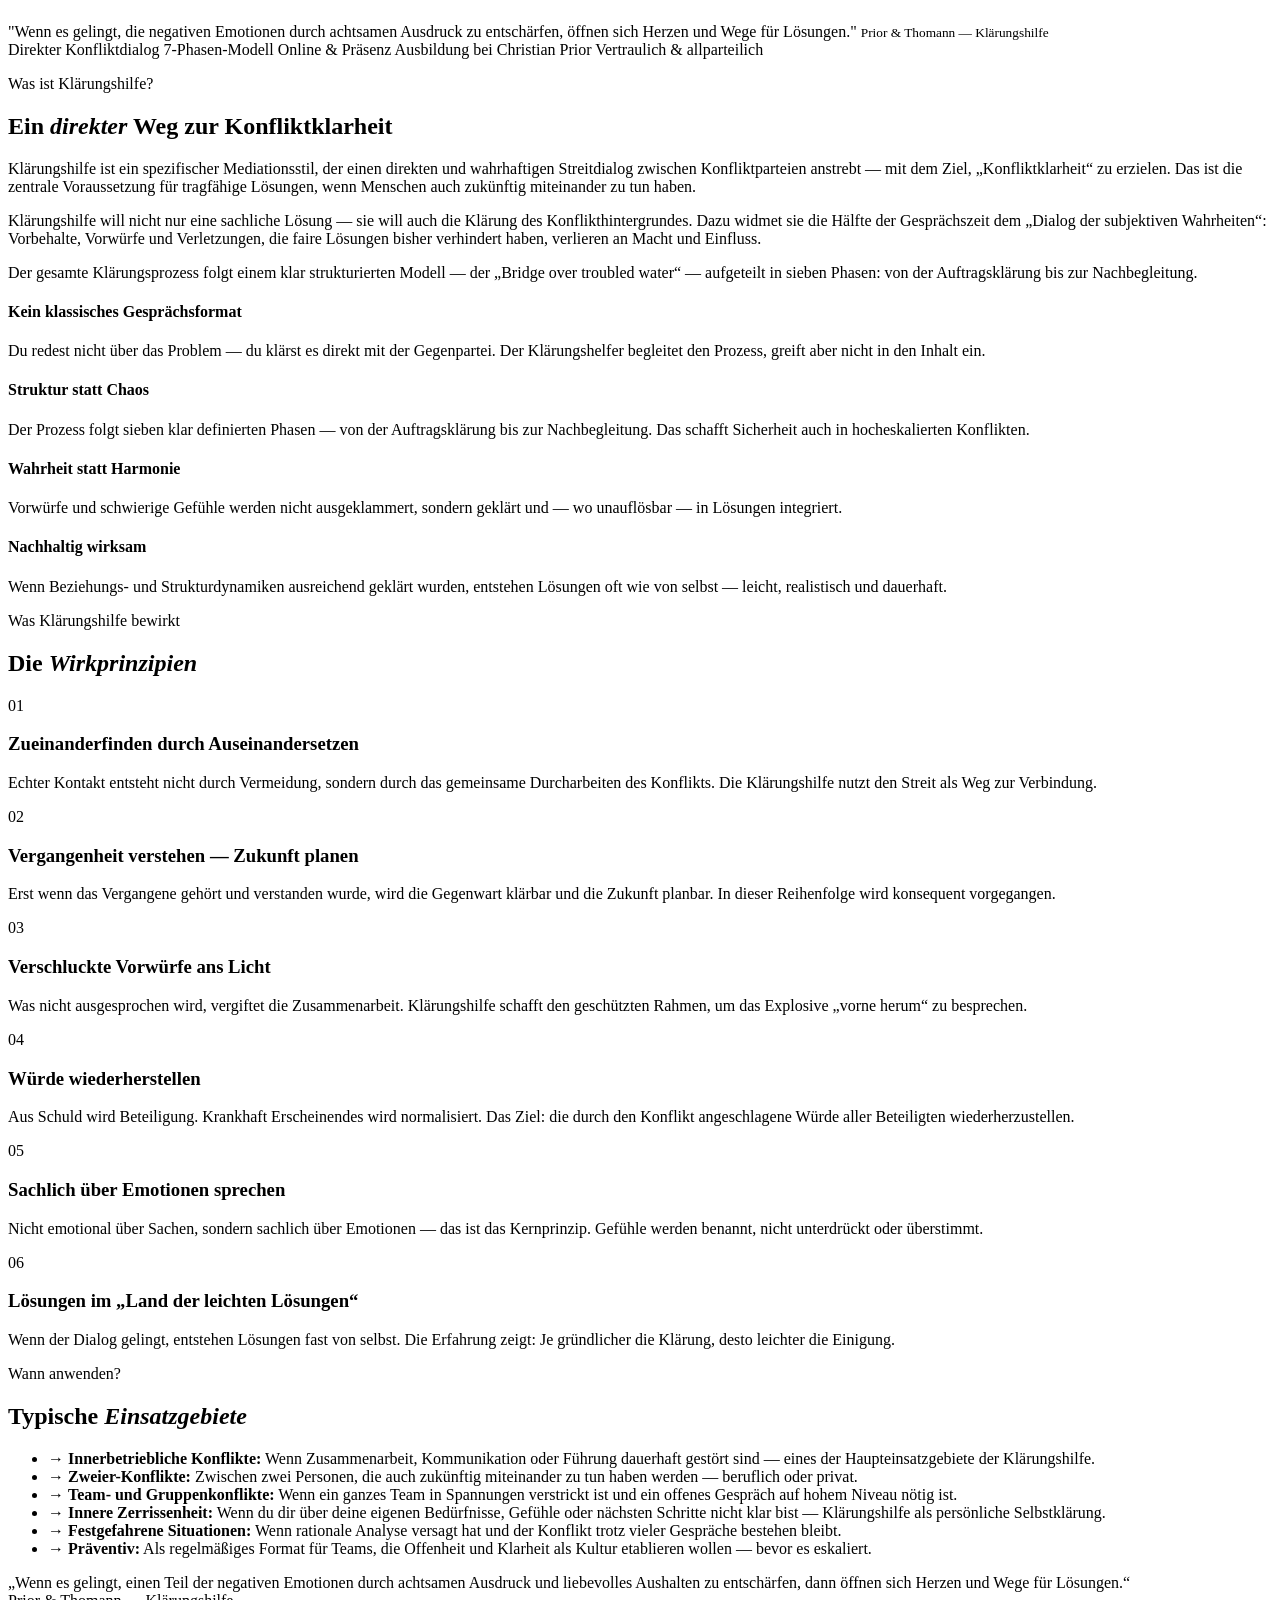
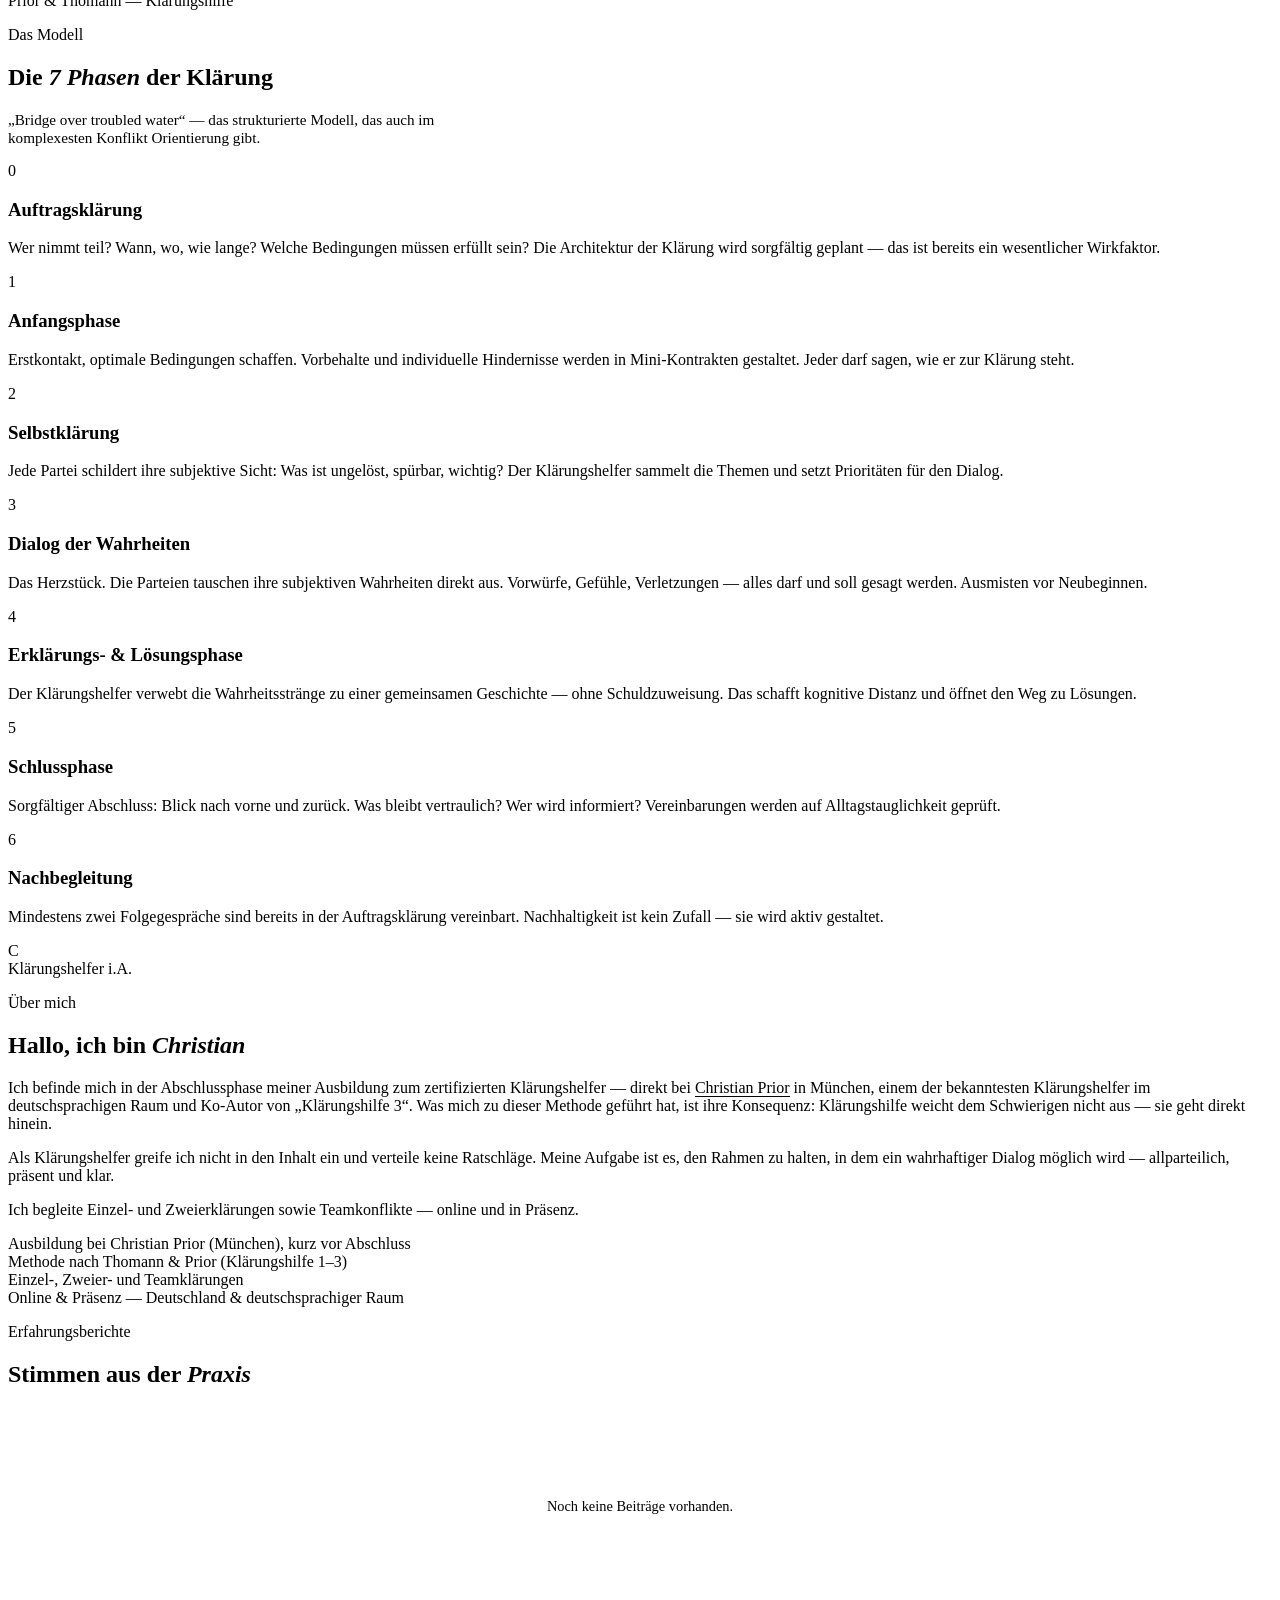
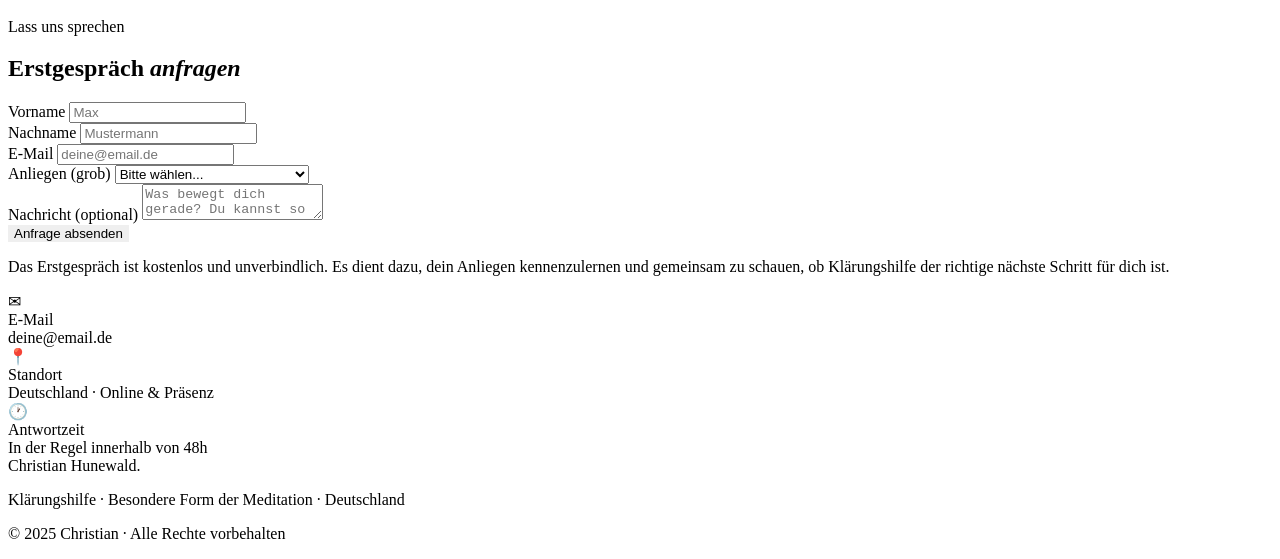
==== commit 72bb2ece: "Add files via upload" ====
--- a/index.html
+++ b/index.html
@@ -77,7 +77,7 @@
   <span class="strip-item">Direkter Konfliktdialog</span>
   <span class="strip-item">7-Phasen-Modell</span>
   <span class="strip-item">Online &amp; Pr&auml;senz</span>
-  <span class="strip-item">Zertifizierte Ausbildung (IfK)</span>
+  <span class="strip-item">Ausbildung bei Christian Prior</span>
   <span class="strip-item">Vertraulich &amp; allparteilich</span>
 </div>
 
@@ -245,16 +245,16 @@
       <div class="about-portrait-inner">
         <div class="portrait-placeholder">C</div>
       </div>
-      <div class="about-tag">Kl&auml;rungshelfer i.A. (IfK)</div>
+      <div class="about-tag">Kl&auml;rungshelfer i.A.</div>
     </div>
     <div class="about-right">
       <p class="section-label">&Uuml;ber mich</p>
       <h2 class="section-title">Hallo, ich bin <em>Christian</em></h2>
-      <p class="about-text">Ich befinde mich in der Abschlussphase meiner Ausbildung zum zertifizierten Kl&auml;rungshelfer am Institut f&uuml;r Kl&auml;rungshilfe (IfK). Was mich zu dieser Methode gef&uuml;hrt hat, ist ihre Konsequenz: Kl&auml;rungshilfe weicht dem Schwierigen nicht aus &mdash; sie geht direkt hinein.</p>
+      <p class="about-text">Ich befinde mich in der Abschlussphase meiner Ausbildung zum zertifizierten Kl&auml;rungshelfer &mdash; direkt bei <a href="https://christian-prior.de/" target="_blank" rel="noopener" style="color:var(--accent);text-decoration:none;border-bottom:1px solid currentColor;">Christian Prior</a> in M&uuml;nchen, einem der bekanntesten Kl&auml;rungshelfer im deutschsprachigen Raum und Ko-Autor von &bdquo;Kl&auml;rungshilfe 3&ldquo;. Was mich zu dieser Methode gef&uuml;hrt hat, ist ihre Konsequenz: Kl&auml;rungshilfe weicht dem Schwierigen nicht aus &mdash; sie geht direkt hinein.</p>
       <p class="about-text">Als Kl&auml;rungshelfer greife ich nicht in den Inhalt ein und verteile keine Ratschl&auml;ge. Meine Aufgabe ist es, den Rahmen zu halten, in dem ein wahrhaftiger Dialog m&ouml;glich wird &mdash; allparteilich, pr&auml;sent und klar.</p>
       <p class="about-text">Ich begleite Einzel- und Zweierkl&auml;rungen sowie Teamkonflikte &mdash; online und in Pr&auml;senz.</p>
       <div class="credentials">
-        <div class="credential">Ausbildung am Institut f&uuml;r Kl&auml;rungshilfe (IfK), kurz vor Abschluss</div>
+        <div class="credential">Ausbildung bei Christian Prior (M&uuml;nchen), kurz vor Abschluss</div>
         <div class="credential">Methode nach Thomann &amp; Prior (Kl&auml;rungshilfe 1&ndash;3)</div>
         <div class="credential">Einzel-, Zweier- und Teamkl&auml;rungen</div>
         <div class="credential">Online &amp; Pr&auml;senz &mdash; Deutschland &amp; deutschsprachiger Raum</div>
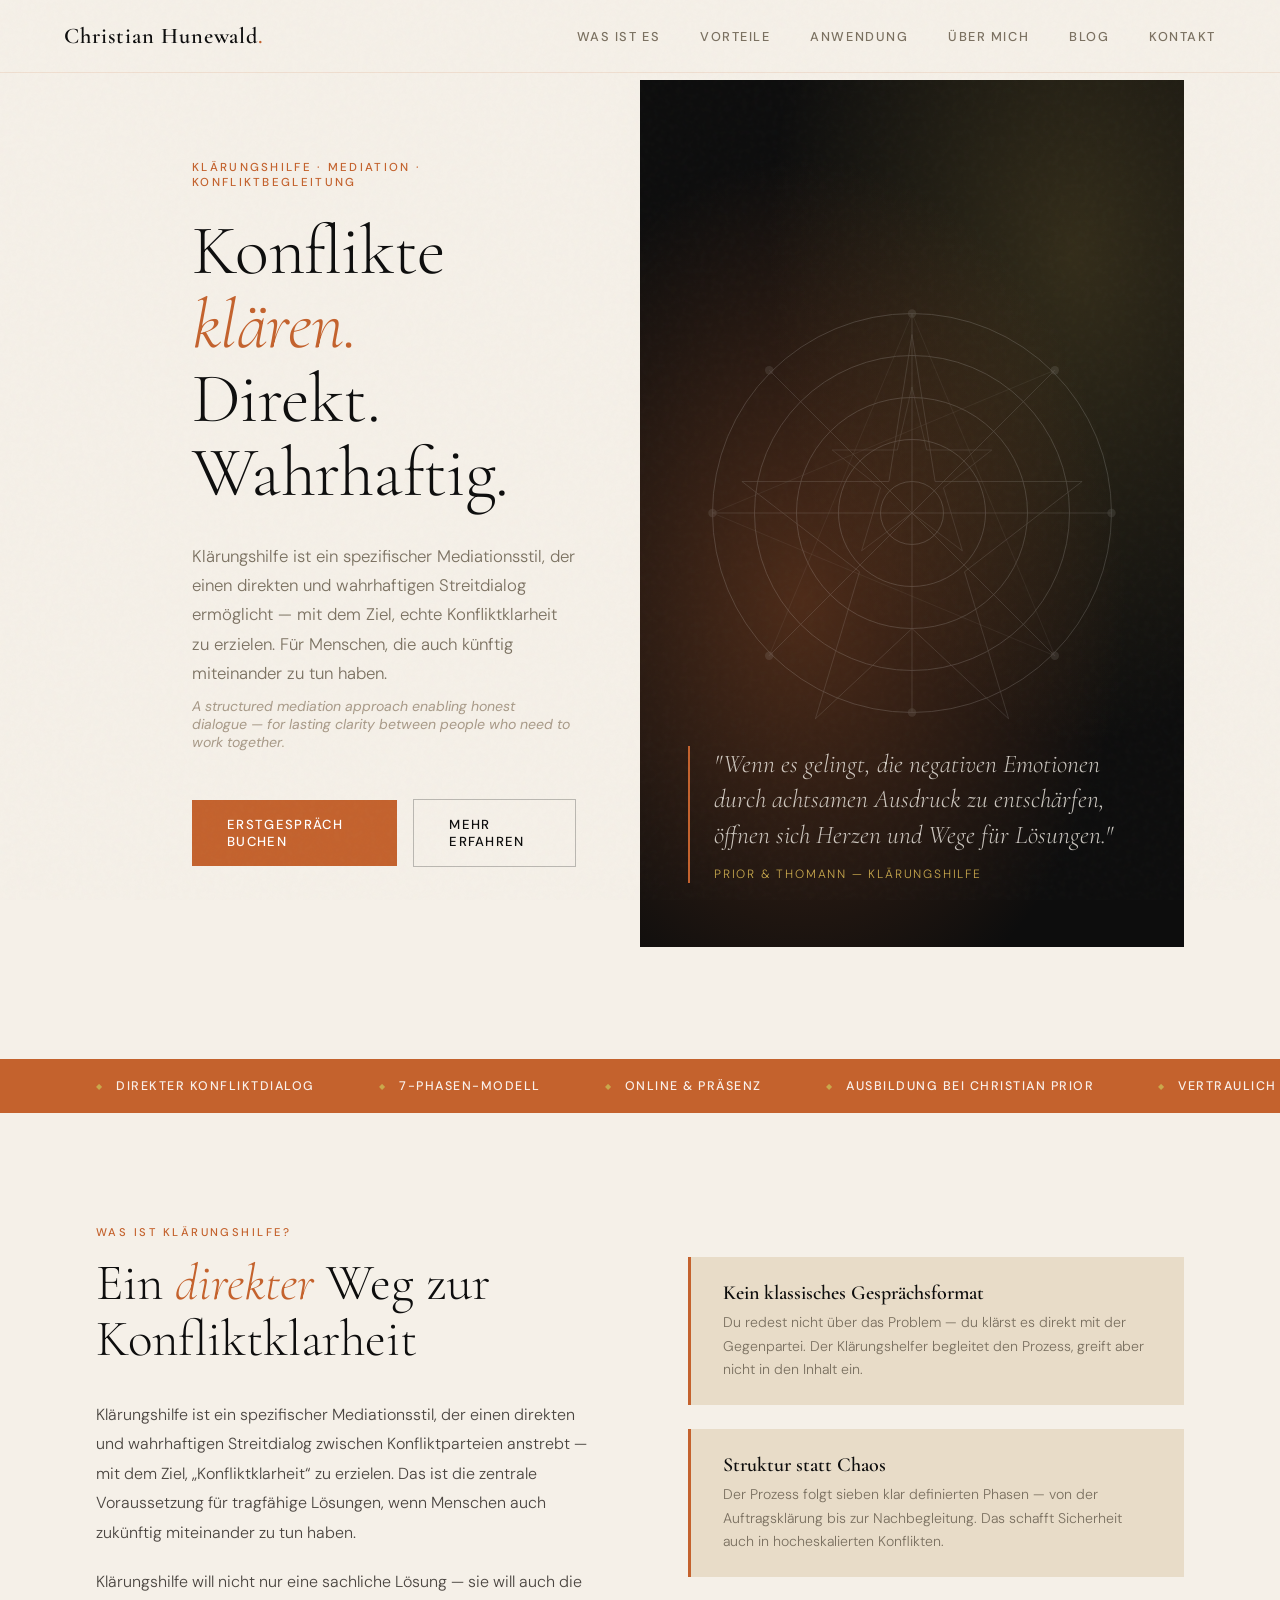
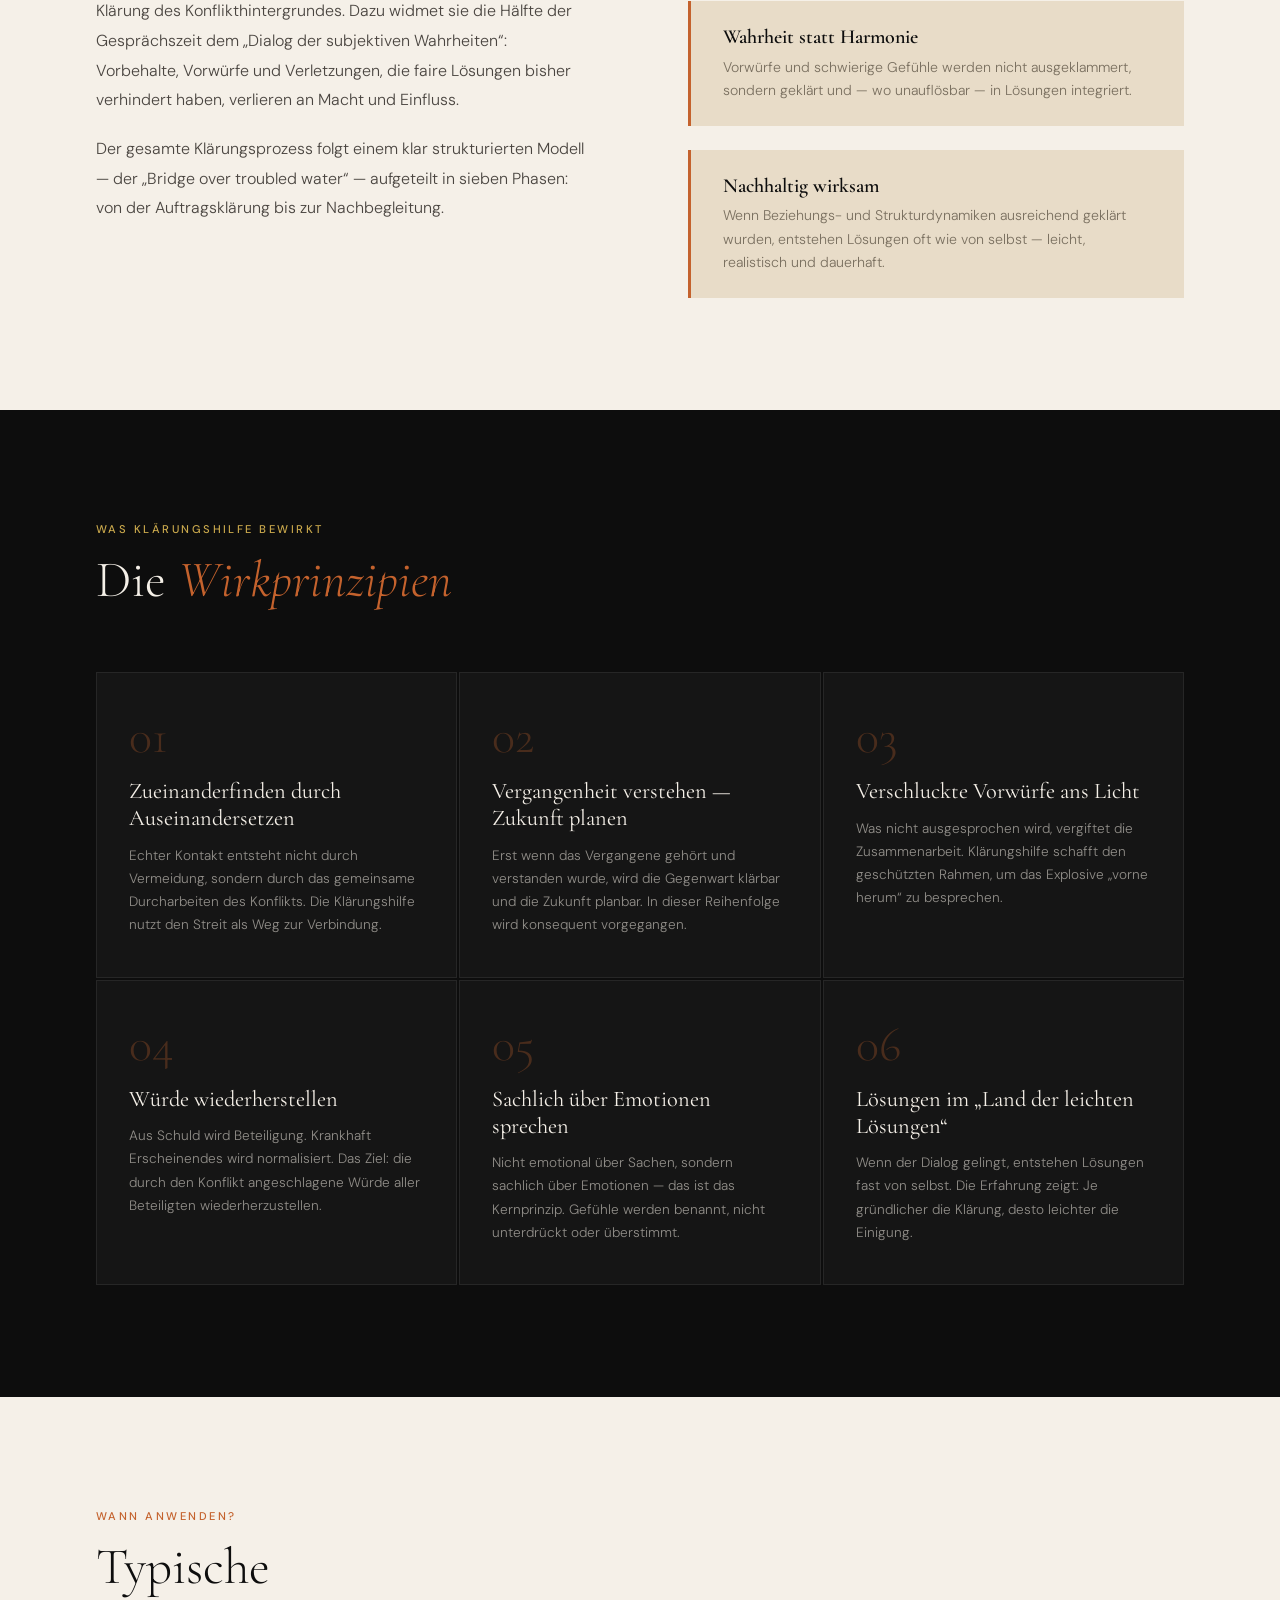
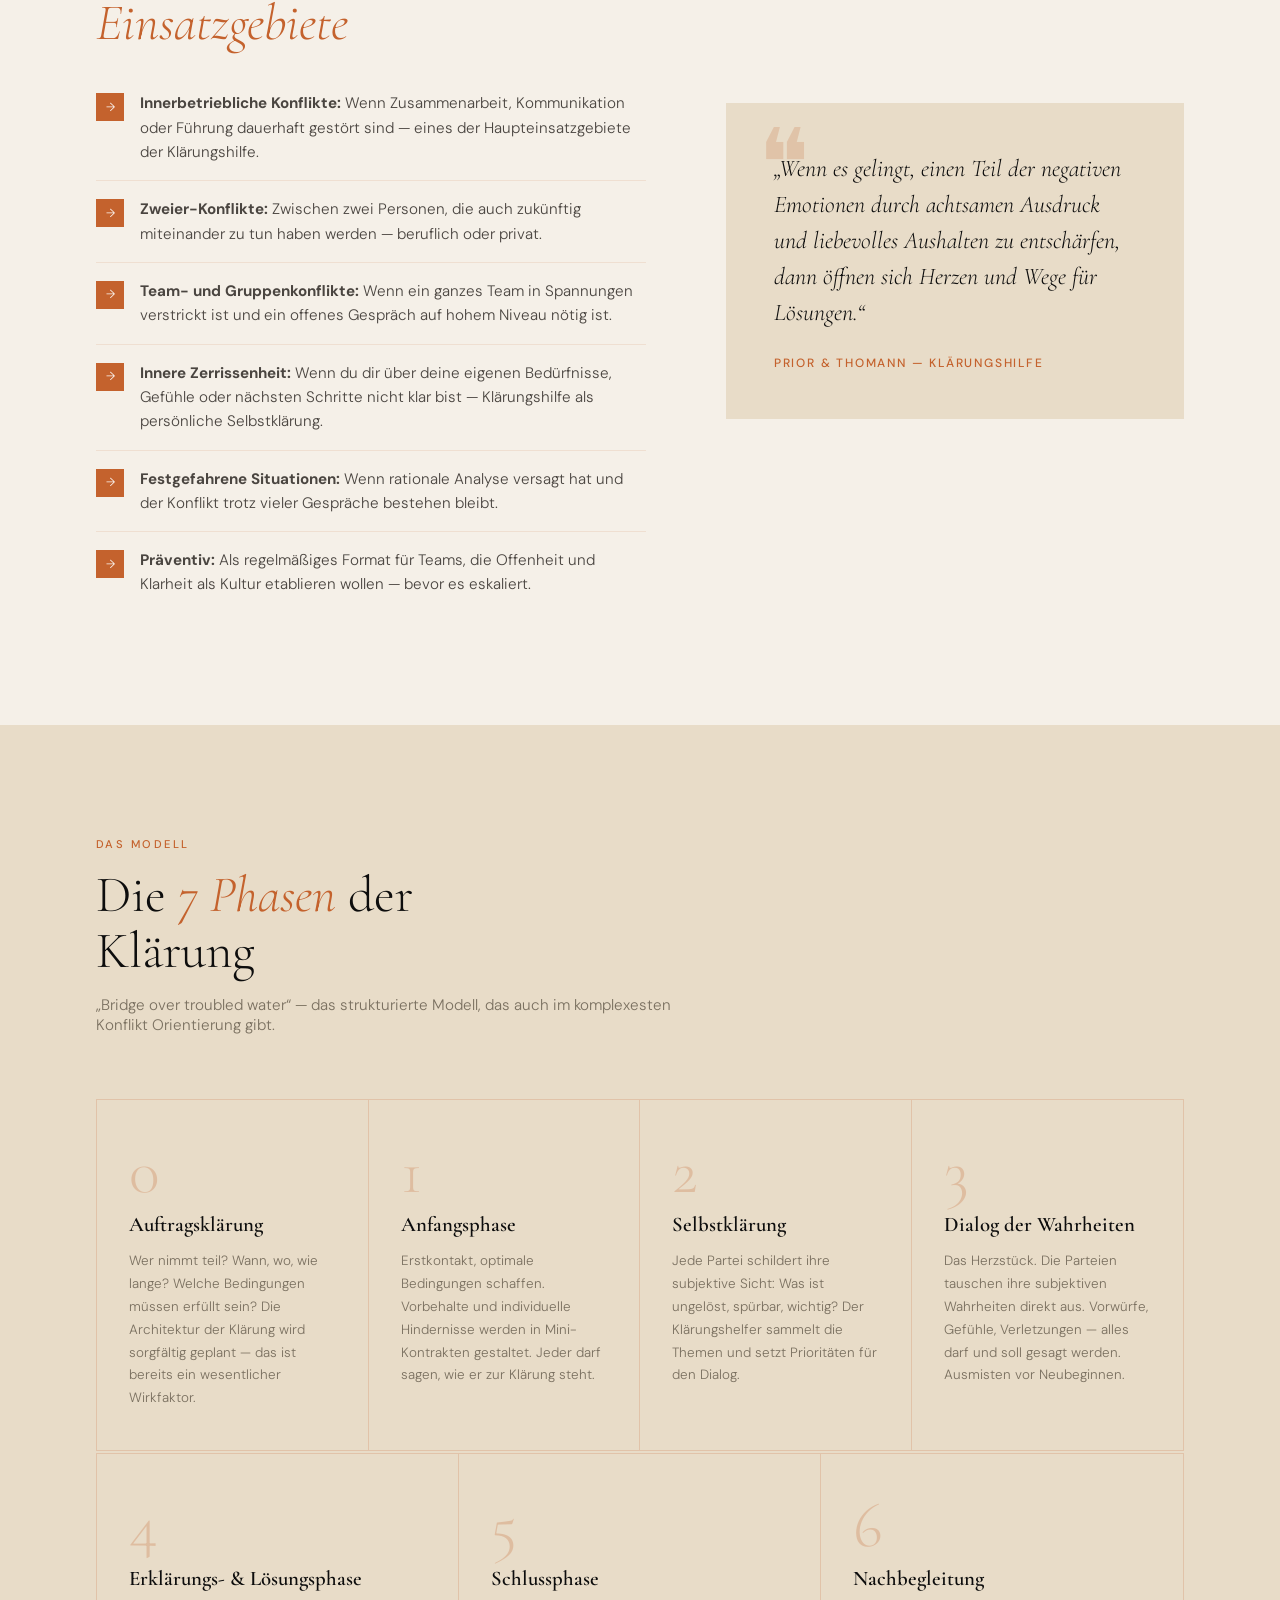
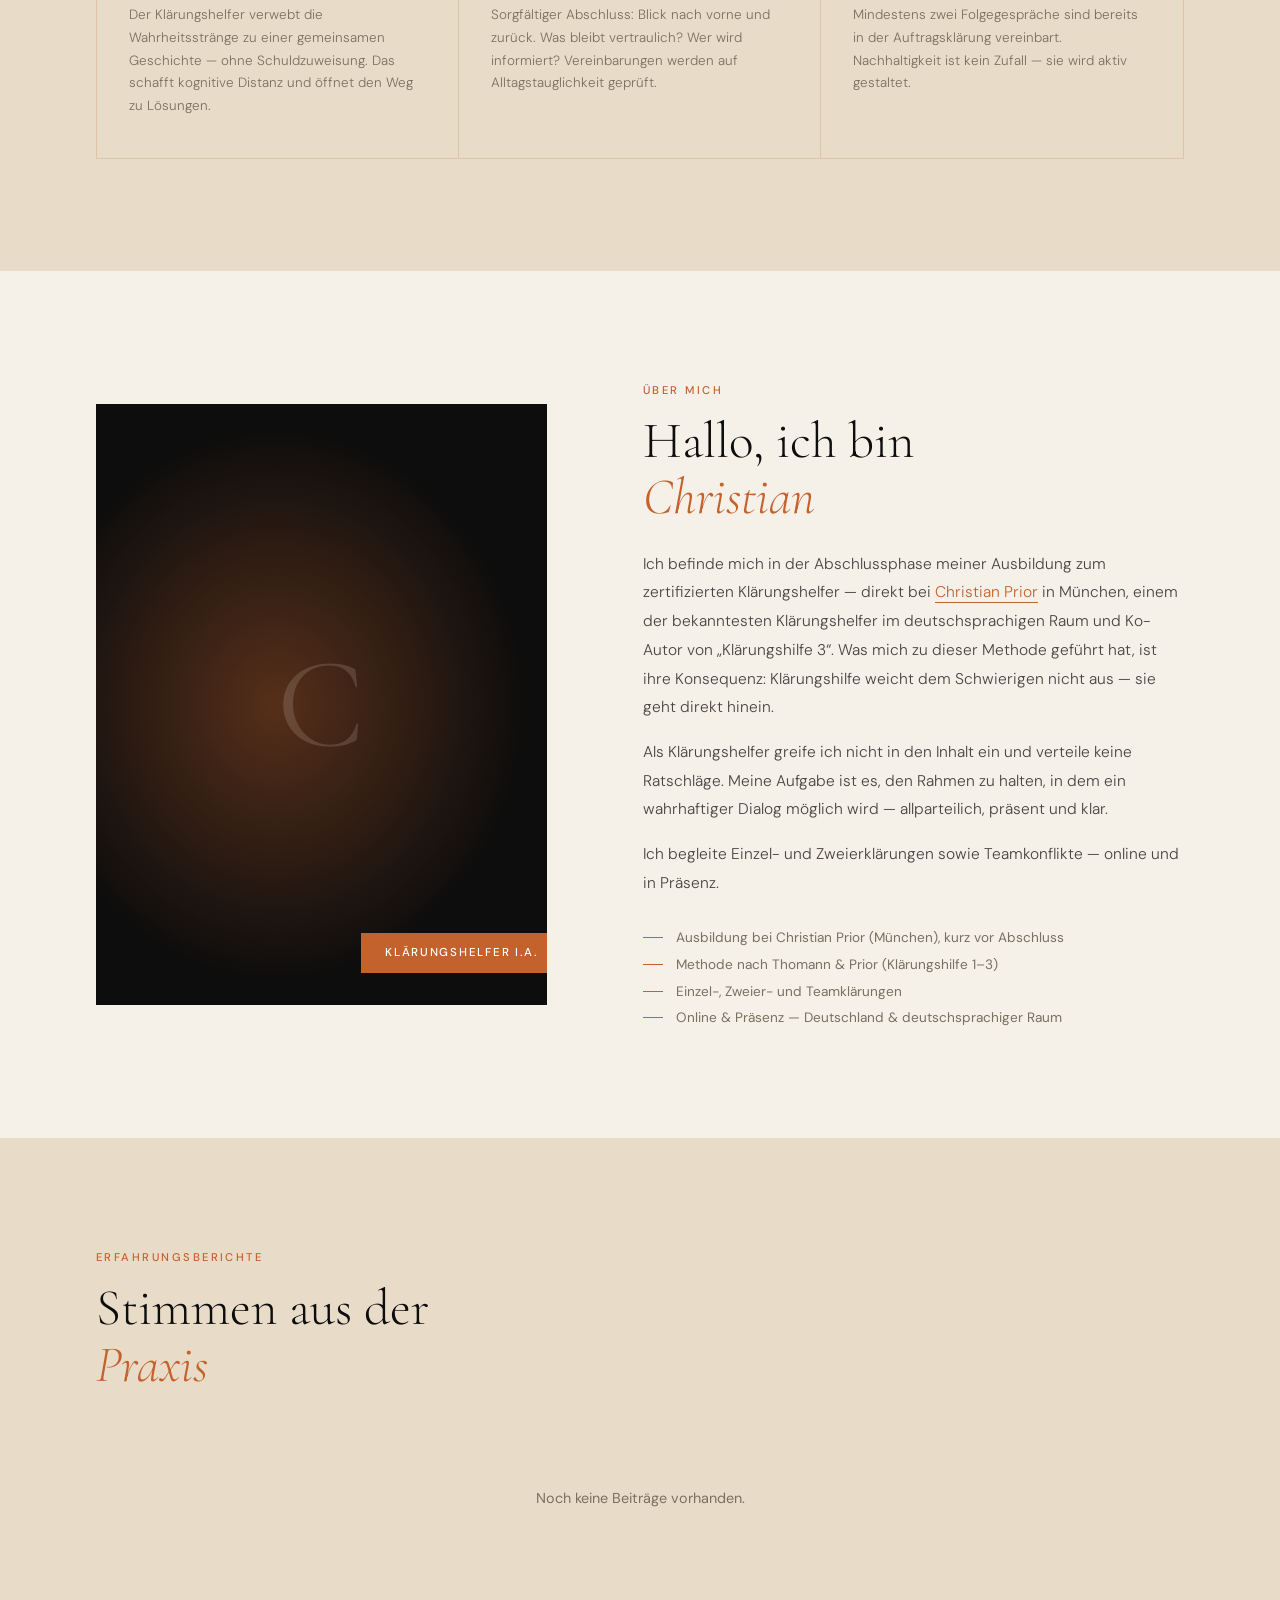
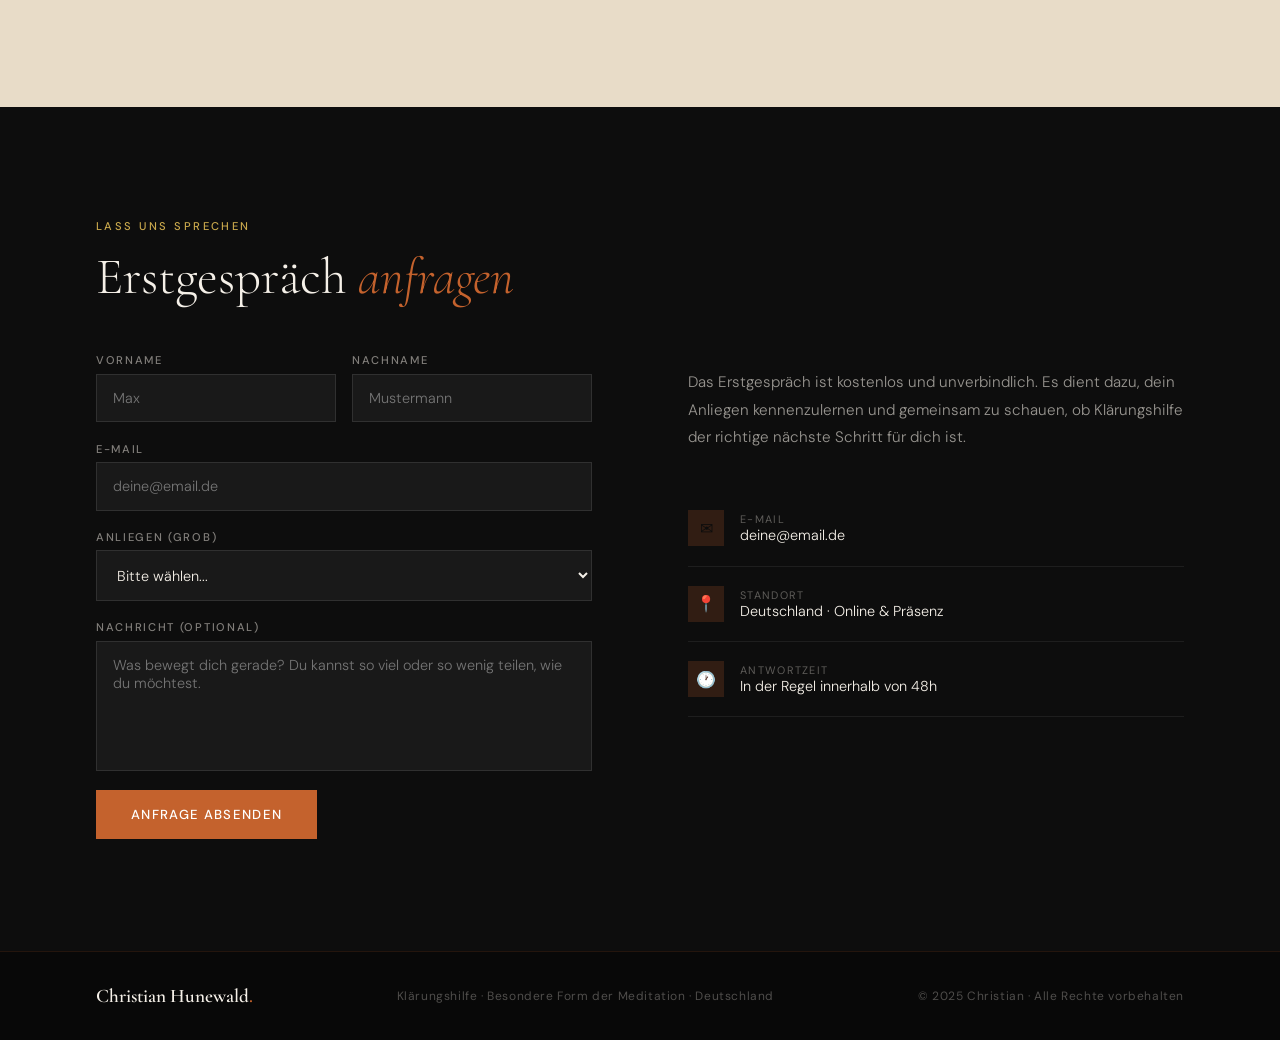
==== commit 03243944: "Add files via upload" ====
--- a/index.html
+++ b/index.html
@@ -381,8 +381,41 @@
 <script>
   function handleSubmit(e) {
     e.preventDefault();
-    document.getElementById('form-msg').style.display = 'block';
-    e.target.reset();
+    var btn = document.getElementById('f-submit');
+    btn.textContent = 'Wird gesendet...';
+    btn.disabled = true;
+
+    var data = {
+      vorname:   document.getElementById('f-vorname').value,
+      nachname:  document.getElementById('f-nachname').value,
+      email:     document.getElementById('f-email').value,
+      anliegen:  document.getElementById('f-anliegen').value,
+      nachricht: document.getElementById('f-nachricht').value
+    };
+
+    fetch('/contact.php', {
+      method: 'POST',
+      headers: {'Content-Type': 'application/json'},
+      body: JSON.stringify(data)
+    })
+    .then(function(r){ return r.json(); })
+    .then(function(res){
+      if (res.ok) {
+        document.getElementById('form-msg').style.display = 'block';
+        document.getElementById('form-err').style.display = 'none';
+        e.target.reset();
+      } else {
+        document.getElementById('form-err').style.display = 'block';
+        document.getElementById('form-msg').style.display = 'none';
+      }
+      btn.textContent = 'Anfrage absenden';
+      btn.disabled = false;
+    })
+    .catch(function(){
+      document.getElementById('form-err').style.display = 'block';
+      btn.textContent = 'Anfrage absenden';
+      btn.disabled = false;
+    });
   }
 
   // Scroll reveal
--- a/style.css
+++ b/style.css
@@ -0,0 +1,787 @@
+
+    *, *::before, *::after { box-sizing: border-box; margin: 0; padding: 0; }
+
+    :root {
+      --ink:     #0d0d0d;
+      --paper:   #f5f0e8;
+      --warm:    #e8dcc8;
+      --accent:  #c4622d;
+      --accent2: #8b3a1a;
+      --muted:   #7a7060;
+      --gold:    #c9a84c;
+    }
+
+    html { scroll-behavior: smooth; }
+
+    body {
+      font-family: 'DM Sans', sans-serif;
+      background: var(--paper);
+      color: var(--ink);
+      overflow-x: hidden;
+    }
+
+    /* ── NOISE TEXTURE OVERLAY ── */
+    body::before {
+      content: '';
+      position: fixed;
+      inset: 0;
+      background-image: url("data:image/svg+xml,%3Csvg viewBox='0 0 200 200' xmlns='http://www.w3.org/2000/svg'%3E%3Cfilter id='n'%3E%3CfeTurbulence type='fractalNoise' baseFrequency='0.75' numOctaves='4' stitchTiles='stitch'/%3E%3C/filter%3E%3Crect width='100%25' height='100%25' filter='url(%23n)' opacity='0.04'/%3E%3C/svg%3E");
+      pointer-events: none;
+      z-index: 999;
+      opacity: 0.6;
+    }
+
+    /* ── NAV ── */
+    nav {
+      position: fixed;
+      top: 0; left: 0; right: 0;
+      z-index: 100;
+      display: flex;
+      justify-content: space-between;
+      align-items: center;
+      padding: 1.4rem 4rem;
+      background: rgba(245,240,232,0.85);
+      backdrop-filter: blur(10px);
+      border-bottom: 1px solid rgba(196,98,45,0.12);
+    }
+
+    .nav-logo {
+      font-family: 'Cormorant Garamond', serif;
+      font-size: 1.4rem;
+      font-weight: 600;
+      letter-spacing: 0.04em;
+      color: var(--ink);
+    }
+
+    .nav-logo span { color: var(--accent); }
+
+    nav ul {
+      list-style: none;
+      display: flex;
+      gap: 2.5rem;
+    }
+
+    nav a {
+      text-decoration: none;
+      font-size: 0.8rem;
+      font-weight: 500;
+      letter-spacing: 0.12em;
+      text-transform: uppercase;
+      color: var(--muted);
+      transition: color 0.2s;
+    }
+
+    nav a:hover { color: var(--accent); }
+
+    /* ── HERO ── */
+    .hero {
+      min-height: 100vh;
+      display: grid;
+      grid-template-columns: 1fr 1fr;
+      padding-top: 80px;
+      overflow: hidden;
+    }
+
+    .hero-left {
+      display: flex;
+      flex-direction: column;
+      justify-content: center;
+      padding: 5rem 4rem 5rem 6rem;
+      position: relative;
+    }
+
+    .hero-eyebrow {
+      font-size: 0.72rem;
+      font-weight: 500;
+      letter-spacing: 0.2em;
+      text-transform: uppercase;
+      color: var(--accent);
+      margin-bottom: 1.5rem;
+      opacity: 0;
+      animation: fadeUp 0.8s 0.2s forwards;
+    }
+
+    .hero-title {
+      font-family: 'Cormorant Garamond', serif;
+      font-size: clamp(3.2rem, 5.5vw, 5.8rem);
+      font-weight: 300;
+      line-height: 1.05;
+      letter-spacing: -0.01em;
+      color: var(--ink);
+      opacity: 0;
+      animation: fadeUp 0.9s 0.35s forwards;
+    }
+
+    .hero-title em {
+      font-style: italic;
+      color: var(--accent);
+    }
+
+    .hero-title .line-break { display: block; }
+
+    .hero-sub {
+      margin-top: 2rem;
+      font-size: 1.05rem;
+      font-weight: 300;
+      line-height: 1.75;
+      color: var(--muted);
+      max-width: 38ch;
+      opacity: 0;
+      animation: fadeUp 0.9s 0.5s forwards;
+    }
+
+    .hero-sub-en {
+      margin-top: 0.5rem;
+      font-size: 0.88rem;
+      font-style: italic;
+      color: #a89a88;
+      max-width: 38ch;
+      opacity: 0;
+      animation: fadeUp 0.9s 0.6s forwards;
+    }
+
+    .hero-cta {
+      margin-top: 3rem;
+      display: flex;
+      gap: 1rem;
+      align-items: center;
+      opacity: 0;
+      animation: fadeUp 0.9s 0.7s forwards;
+    }
+
+    .btn-primary {
+      background: var(--accent);
+      color: #fff;
+      border: none;
+      padding: 1rem 2.2rem;
+      font-family: 'DM Sans', sans-serif;
+      font-size: 0.82rem;
+      font-weight: 500;
+      letter-spacing: 0.1em;
+      text-transform: uppercase;
+      text-decoration: none;
+      cursor: pointer;
+      transition: background 0.2s, transform 0.2s;
+    }
+
+    .btn-primary:hover { background: var(--accent2); transform: translateY(-2px); }
+
+    .btn-ghost {
+      background: transparent;
+      color: var(--ink);
+      border: 1px solid rgba(13,13,13,0.25);
+      padding: 1rem 2.2rem;
+      font-family: 'DM Sans', sans-serif;
+      font-size: 0.82rem;
+      font-weight: 500;
+      letter-spacing: 0.1em;
+      text-transform: uppercase;
+      text-decoration: none;
+      cursor: pointer;
+      transition: border-color 0.2s, color 0.2s;
+    }
+
+    .btn-ghost:hover { border-color: var(--accent); color: var(--accent); }
+
+    /* ── HERO RIGHT ── */
+    .hero-right {
+      position: relative;
+      background: var(--ink);
+      overflow: hidden;
+      opacity: 0;
+      animation: fadeIn 1.2s 0.4s forwards;
+    }
+
+    .hero-right::before {
+      content: '';
+      position: absolute;
+      inset: 0;
+      background:
+        radial-gradient(ellipse at 30% 60%, rgba(196,98,45,0.35) 0%, transparent 60%),
+        radial-gradient(ellipse at 80% 20%, rgba(201,168,76,0.2) 0%, transparent 50%);
+    }
+
+    .hero-visual {
+      position: absolute;
+      inset: 0;
+      display: flex;
+      align-items: center;
+      justify-content: center;
+    }
+
+    .mandala {
+      width: 420px;
+      height: 420px;
+      opacity: 0.18;
+      animation: rotateSlow 40s linear infinite;
+    }
+
+    .hero-quote {
+      position: absolute;
+      bottom: 4rem;
+      left: 3rem;
+      right: 3rem;
+      font-family: 'Cormorant Garamond', serif;
+      font-size: 1.6rem;
+      font-style: italic;
+      font-weight: 300;
+      color: rgba(245,240,232,0.8);
+      line-height: 1.4;
+      border-left: 2px solid var(--accent);
+      padding-left: 1.5rem;
+    }
+
+    .hero-quote small {
+      display: block;
+      margin-top: 0.8rem;
+      font-size: 0.75rem;
+      font-style: normal;
+      font-family: 'DM Sans', sans-serif;
+      letter-spacing: 0.15em;
+      text-transform: uppercase;
+      color: var(--gold);
+    }
+
+    /* ── STRIP ── */
+    .strip {
+      background: var(--accent);
+      padding: 1.2rem 6rem;
+      display: flex;
+      gap: 4rem;
+      overflow: hidden;
+    }
+
+    .strip-item {
+      display: flex;
+      align-items: center;
+      gap: 0.8rem;
+      white-space: nowrap;
+      font-size: 0.78rem;
+      font-weight: 500;
+      letter-spacing: 0.12em;
+      text-transform: uppercase;
+      color: rgba(255,255,255,0.9);
+    }
+
+    .strip-item::before { content: '◆'; font-size: 0.5rem; color: var(--gold); }
+
+    /* ── SECTION BASE ── */
+    section { padding: 7rem 6rem; }
+
+    .section-label {
+      font-size: 0.7rem;
+      font-weight: 500;
+      letter-spacing: 0.22em;
+      text-transform: uppercase;
+      color: var(--accent);
+      margin-bottom: 1rem;
+    }
+
+    .section-title {
+      font-family: 'Cormorant Garamond', serif;
+      font-size: clamp(2.4rem, 4vw, 3.8rem);
+      font-weight: 300;
+      line-height: 1.1;
+      color: var(--ink);
+      max-width: 18ch;
+    }
+
+    .section-title em { font-style: italic; color: var(--accent); }
+
+    /* ── WHAT IS ── */
+    .what-is {
+      display: grid;
+      grid-template-columns: 1fr 1fr;
+      gap: 6rem;
+      align-items: start;
+    }
+
+    .what-is-left .section-title { margin-bottom: 2rem; }
+
+    .what-is-text {
+      font-size: 1rem;
+      font-weight: 300;
+      line-height: 1.85;
+      color: #4a4540;
+    }
+
+    .what-is-text + .what-is-text { margin-top: 1.2rem; }
+
+    .what-is-right {
+      padding-top: 2rem;
+      display: flex;
+      flex-direction: column;
+      gap: 1.5rem;
+    }
+
+    .fact-card {
+      background: var(--warm);
+      border-left: 3px solid var(--accent);
+      padding: 1.5rem 2rem;
+      transition: transform 0.25s;
+    }
+
+    .fact-card:hover { transform: translateX(6px); }
+
+    .fact-card h4 {
+      font-family: 'Cormorant Garamond', serif;
+      font-size: 1.25rem;
+      font-weight: 600;
+      margin-bottom: 0.4rem;
+    }
+
+    .fact-card p {
+      font-size: 0.88rem;
+      font-weight: 300;
+      line-height: 1.65;
+      color: var(--muted);
+    }
+
+    /* ── BENEFITS ── */
+    .benefits { background: var(--ink); color: var(--paper); }
+
+    .benefits .section-label { color: var(--gold); }
+    .benefits .section-title { color: var(--paper); margin-bottom: 4rem; }
+
+    .benefits-grid {
+      display: grid;
+      grid-template-columns: repeat(3, 1fr);
+      gap: 2px;
+      margin-top: 3rem;
+    }
+
+    .benefit-cell {
+      background: rgba(255,255,255,0.03);
+      border: 1px solid rgba(255,255,255,0.07);
+      padding: 2.5rem 2rem;
+      transition: background 0.3s;
+      position: relative;
+      overflow: hidden;
+    }
+
+    .benefit-cell::after {
+      content: '';
+      position: absolute;
+      bottom: 0; left: 0; right: 0;
+      height: 2px;
+      background: var(--accent);
+      transform: scaleX(0);
+      transform-origin: left;
+      transition: transform 0.3s;
+    }
+
+    .benefit-cell:hover { background: rgba(196,98,45,0.08); }
+    .benefit-cell:hover::after { transform: scaleX(1); }
+
+    .benefit-num {
+      font-family: 'Cormorant Garamond', serif;
+      font-size: 3rem;
+      font-weight: 300;
+      color: rgba(196,98,45,0.3);
+      line-height: 1;
+      margin-bottom: 1rem;
+    }
+
+    .benefit-cell h3 {
+      font-family: 'Cormorant Garamond', serif;
+      font-size: 1.4rem;
+      font-weight: 400;
+      margin-bottom: 0.8rem;
+      color: var(--paper);
+    }
+
+    .benefit-cell p {
+      font-size: 0.85rem;
+      font-weight: 300;
+      line-height: 1.7;
+      color: rgba(245,240,232,0.55);
+    }
+
+    /* ── APPLY ── */
+    .apply-grid {
+      display: grid;
+      grid-template-columns: 1.2fr 1fr;
+      gap: 5rem;
+      align-items: center;
+    }
+
+    .apply-list {
+      list-style: none;
+      margin-top: 2.5rem;
+      display: flex;
+      flex-direction: column;
+      gap: 1rem;
+    }
+
+    .apply-list li {
+      display: flex;
+      align-items: flex-start;
+      gap: 1rem;
+      font-size: 0.95rem;
+      font-weight: 300;
+      line-height: 1.6;
+      color: #4a4540;
+      padding-bottom: 1rem;
+      border-bottom: 1px solid rgba(196,98,45,0.12);
+    }
+
+    .apply-list li:last-child { border-bottom: none; }
+
+    .apply-list .icon {
+      width: 28px;
+      height: 28px;
+      background: var(--accent);
+      color: white;
+      display: flex;
+      align-items: center;
+      justify-content: center;
+      font-size: 0.75rem;
+      flex-shrink: 0;
+      margin-top: 2px;
+    }
+
+    .apply-visual {
+      background: var(--warm);
+      padding: 3rem;
+      position: relative;
+    }
+
+    .apply-visual::before {
+      content: '❝';
+      font-family: 'Cormorant Garamond', serif;
+      font-size: 6rem;
+      color: var(--accent);
+      opacity: 0.2;
+      position: absolute;
+      top: 1rem;
+      left: 2rem;
+      line-height: 1;
+    }
+
+    .apply-quote {
+      font-family: 'Cormorant Garamond', serif;
+      font-size: 1.5rem;
+      font-style: italic;
+      font-weight: 300;
+      line-height: 1.5;
+      color: var(--ink);
+      position: relative;
+      z-index: 1;
+    }
+
+    .apply-quote-attr {
+      margin-top: 1.5rem;
+      font-size: 0.75rem;
+      font-weight: 500;
+      letter-spacing: 0.15em;
+      text-transform: uppercase;
+      color: var(--accent);
+    }
+
+    /* ── PROCESS ── */
+    .process { background: var(--warm); }
+
+    .process-steps {
+      display: grid;
+      grid-template-columns: repeat(4, 1fr);
+      gap: 0;
+      margin-top: 4rem;
+      border: 1px solid rgba(196,98,45,0.2);
+    }
+
+    .step {
+      padding: 2.5rem 2rem;
+      border-right: 1px solid rgba(196,98,45,0.2);
+      position: relative;
+      transition: background 0.3s;
+    }
+
+    .step:last-child { border-right: none; }
+    .step:hover { background: rgba(196,98,45,0.06); }
+
+    .step-num {
+      font-family: 'Cormorant Garamond', serif;
+      font-size: 4rem;
+      font-weight: 300;
+      color: var(--accent);
+      opacity: 0.25;
+      line-height: 1;
+    }
+
+    .step h3 {
+      font-family: 'Cormorant Garamond', serif;
+      font-size: 1.3rem;
+      font-weight: 600;
+      margin: 0.5rem 0 0.8rem;
+      color: var(--ink);
+    }
+
+    .step p {
+      font-size: 0.84rem;
+      font-weight: 300;
+      line-height: 1.7;
+      color: var(--muted);
+    }
+
+    /* ── ABOUT ── */
+    .about {
+      display: grid;
+      grid-template-columns: 1fr 1.2fr;
+      gap: 6rem;
+      align-items: center;
+    }
+
+    .about-portrait {
+      aspect-ratio: 3/4;
+      background: var(--ink);
+      position: relative;
+      overflow: hidden;
+    }
+
+    .about-portrait-inner {
+      position: absolute;
+      inset: 0;
+      display: flex;
+      align-items: center;
+      justify-content: center;
+    }
+
+    .about-portrait-inner::before {
+      content: '';
+      position: absolute;
+      inset: 0;
+      background: radial-gradient(ellipse at 40% 50%, rgba(196,98,45,0.4) 0%, transparent 65%);
+    }
+
+    .portrait-placeholder {
+      font-family: 'Cormorant Garamond', serif;
+      font-size: 8rem;
+      color: rgba(245,240,232,0.15);
+      position: relative;
+      z-index: 1;
+      user-select: none;
+    }
+
+    .about-tag {
+      position: absolute;
+      bottom: 2rem;
+      right: -1rem;
+      background: var(--accent);
+      color: white;
+      padding: 0.8rem 1.5rem;
+      font-size: 0.72rem;
+      font-weight: 500;
+      letter-spacing: 0.15em;
+      text-transform: uppercase;
+    }
+
+    .about-right .section-title { margin-bottom: 1.5rem; }
+
+    .about-text {
+      font-size: 0.97rem;
+      font-weight: 300;
+      line-height: 1.85;
+      color: #4a4540;
+    }
+
+    .about-text + .about-text { margin-top: 1rem; }
+
+    .credentials {
+      margin-top: 2rem;
+      display: flex;
+      flex-direction: column;
+      gap: 0.6rem;
+    }
+
+    .credential {
+      display: flex;
+      align-items: center;
+      gap: 0.8rem;
+      font-size: 0.85rem;
+      font-weight: 400;
+      color: var(--muted);
+    }
+
+    .credential::before {
+      content: '';
+      width: 20px;
+      height: 1px;
+      background: var(--accent);
+    }
+
+    /* ── CONTACT ── */
+    .contact { background: var(--ink); }
+
+    .contact .section-label { color: var(--gold); }
+    .contact .section-title { color: var(--paper); margin-bottom: 3rem; }
+
+    .contact-grid {
+      display: grid;
+      grid-template-columns: 1fr 1fr;
+      gap: 6rem;
+      align-items: start;
+    }
+
+    .contact-form {
+      display: flex;
+      flex-direction: column;
+      gap: 1.2rem;
+    }
+
+    .form-row {
+      display: grid;
+      grid-template-columns: 1fr 1fr;
+      gap: 1rem;
+    }
+
+    .form-field {
+      display: flex;
+      flex-direction: column;
+      gap: 0.4rem;
+    }
+
+    .form-field label {
+      font-size: 0.7rem;
+      font-weight: 500;
+      letter-spacing: 0.15em;
+      text-transform: uppercase;
+      color: rgba(245,240,232,0.5);
+    }
+
+    .form-field input,
+    .form-field textarea,
+    .form-field select {
+      background: rgba(255,255,255,0.05);
+      border: 1px solid rgba(255,255,255,0.1);
+      padding: 0.9rem 1rem;
+      font-family: 'DM Sans', sans-serif;
+      font-size: 0.9rem;
+      font-weight: 300;
+      color: var(--paper);
+      outline: none;
+      transition: border-color 0.2s;
+      resize: none;
+    }
+
+    .form-field select option { background: var(--ink); }
+
+    .form-field input:focus,
+    .form-field textarea:focus,
+    .form-field select:focus {
+      border-color: var(--accent);
+    }
+
+    .form-field textarea { height: 130px; }
+
+    .contact-info {
+      padding-top: 1rem;
+    }
+
+    .contact-info p {
+      font-size: 0.95rem;
+      font-weight: 300;
+      line-height: 1.8;
+      color: rgba(245,240,232,0.6);
+      margin-bottom: 2.5rem;
+    }
+
+    .contact-item {
+      display: flex;
+      align-items: center;
+      gap: 1rem;
+      padding: 1.2rem 0;
+      border-bottom: 1px solid rgba(255,255,255,0.07);
+    }
+
+    .contact-item-icon {
+      width: 36px;
+      height: 36px;
+      background: rgba(196,98,45,0.2);
+      display: flex;
+      align-items: center;
+      justify-content: center;
+      font-size: 1rem;
+      flex-shrink: 0;
+    }
+
+    .contact-item-text {
+      font-size: 0.9rem;
+      font-weight: 300;
+      color: var(--paper);
+    }
+
+    .contact-item-label {
+      font-size: 0.68rem;
+      letter-spacing: 0.12em;
+      text-transform: uppercase;
+      color: rgba(245,240,232,0.35);
+    }
+
+    /* ── FOOTER ── */
+    footer {
+      background: #080808;
+      padding: 2rem 6rem;
+      display: flex;
+      justify-content: space-between;
+      align-items: center;
+      border-top: 1px solid rgba(196,98,45,0.15);
+    }
+
+    .footer-logo {
+      font-family: 'Cormorant Garamond', serif;
+      font-size: 1.2rem;
+      font-weight: 600;
+      color: var(--paper);
+    }
+
+    .footer-logo span { color: var(--accent); }
+
+    footer p {
+      font-size: 0.75rem;
+      color: rgba(245,240,232,0.3);
+      letter-spacing: 0.05em;
+    }
+
+    /* ── ANIMATIONS ── */
+    @keyframes fadeUp {
+      from { opacity: 0; transform: translateY(24px); }
+      to   { opacity: 1; transform: translateY(0); }
+    }
+
+    @keyframes fadeIn {
+      from { opacity: 0; }
+      to   { opacity: 1; }
+    }
+
+    @keyframes rotateSlow {
+      from { transform: rotate(0deg); }
+      to   { transform: rotate(360deg); }
+    }
+
+    /* ── RESPONSIVE ── */
+    @media (max-width: 900px) {
+      nav { padding: 1.2rem 2rem; }
+      nav ul { gap: 1.5rem; }
+
+      .hero { grid-template-columns: 1fr; min-height: auto; }
+      .hero-left { padding: 6rem 2rem 3rem; }
+      .hero-right { min-height: 55vw; }
+      .mandala { width: 260px; height: 260px; }
+
+      section { padding: 5rem 2rem; }
+
+      .what-is,
+      .apply-grid,
+      .contact-grid,
+      .about { grid-template-columns: 1fr; gap: 3rem; }
+
+      .benefits-grid { grid-template-columns: 1fr 1fr; }
+      .process-steps { grid-template-columns: 1fr 1fr; }
+      .step { border-right: none; border-bottom: 1px solid rgba(196,98,45,0.2); }
+
+      .strip { padding: 1rem 2rem; gap: 2rem; }
+      footer { flex-direction: column; gap: 1rem; text-align: center; padding: 2rem; }
+
+      .form-row { grid-template-columns: 1fr; }
+    }
+  
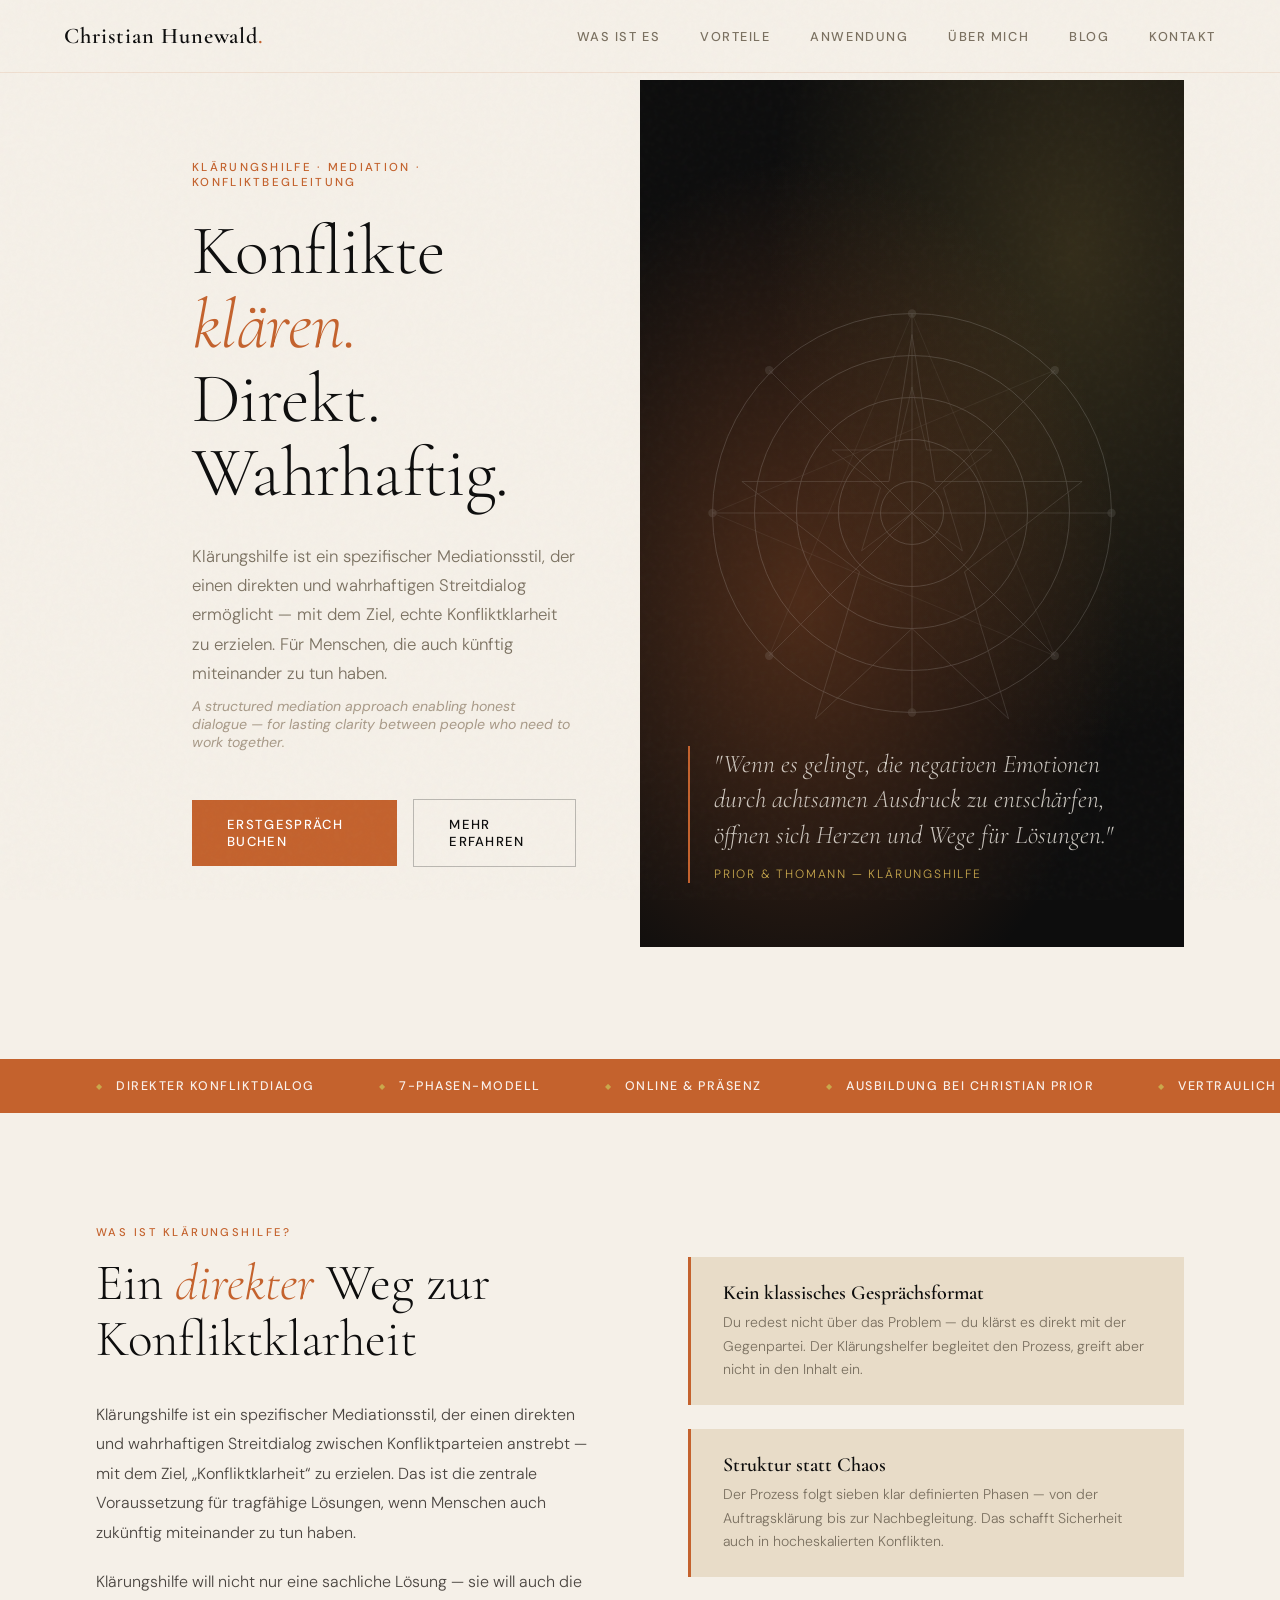
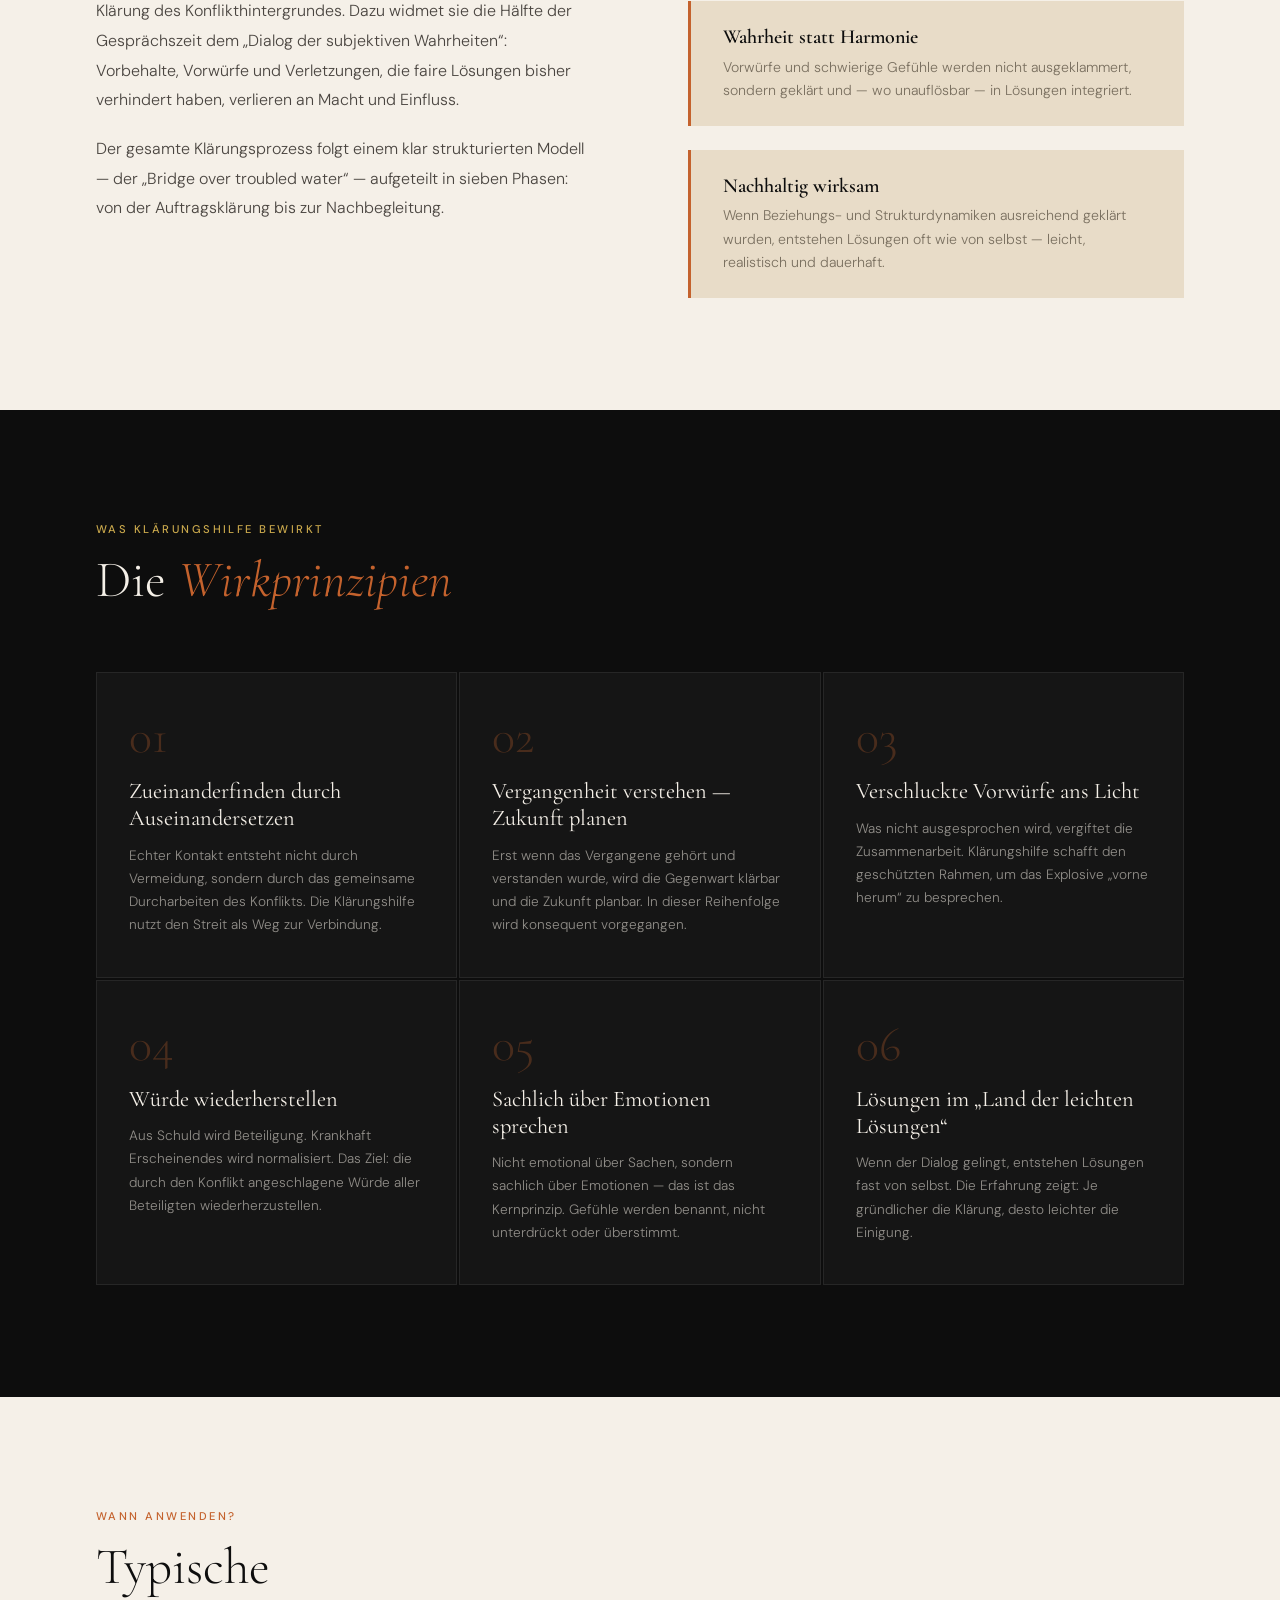
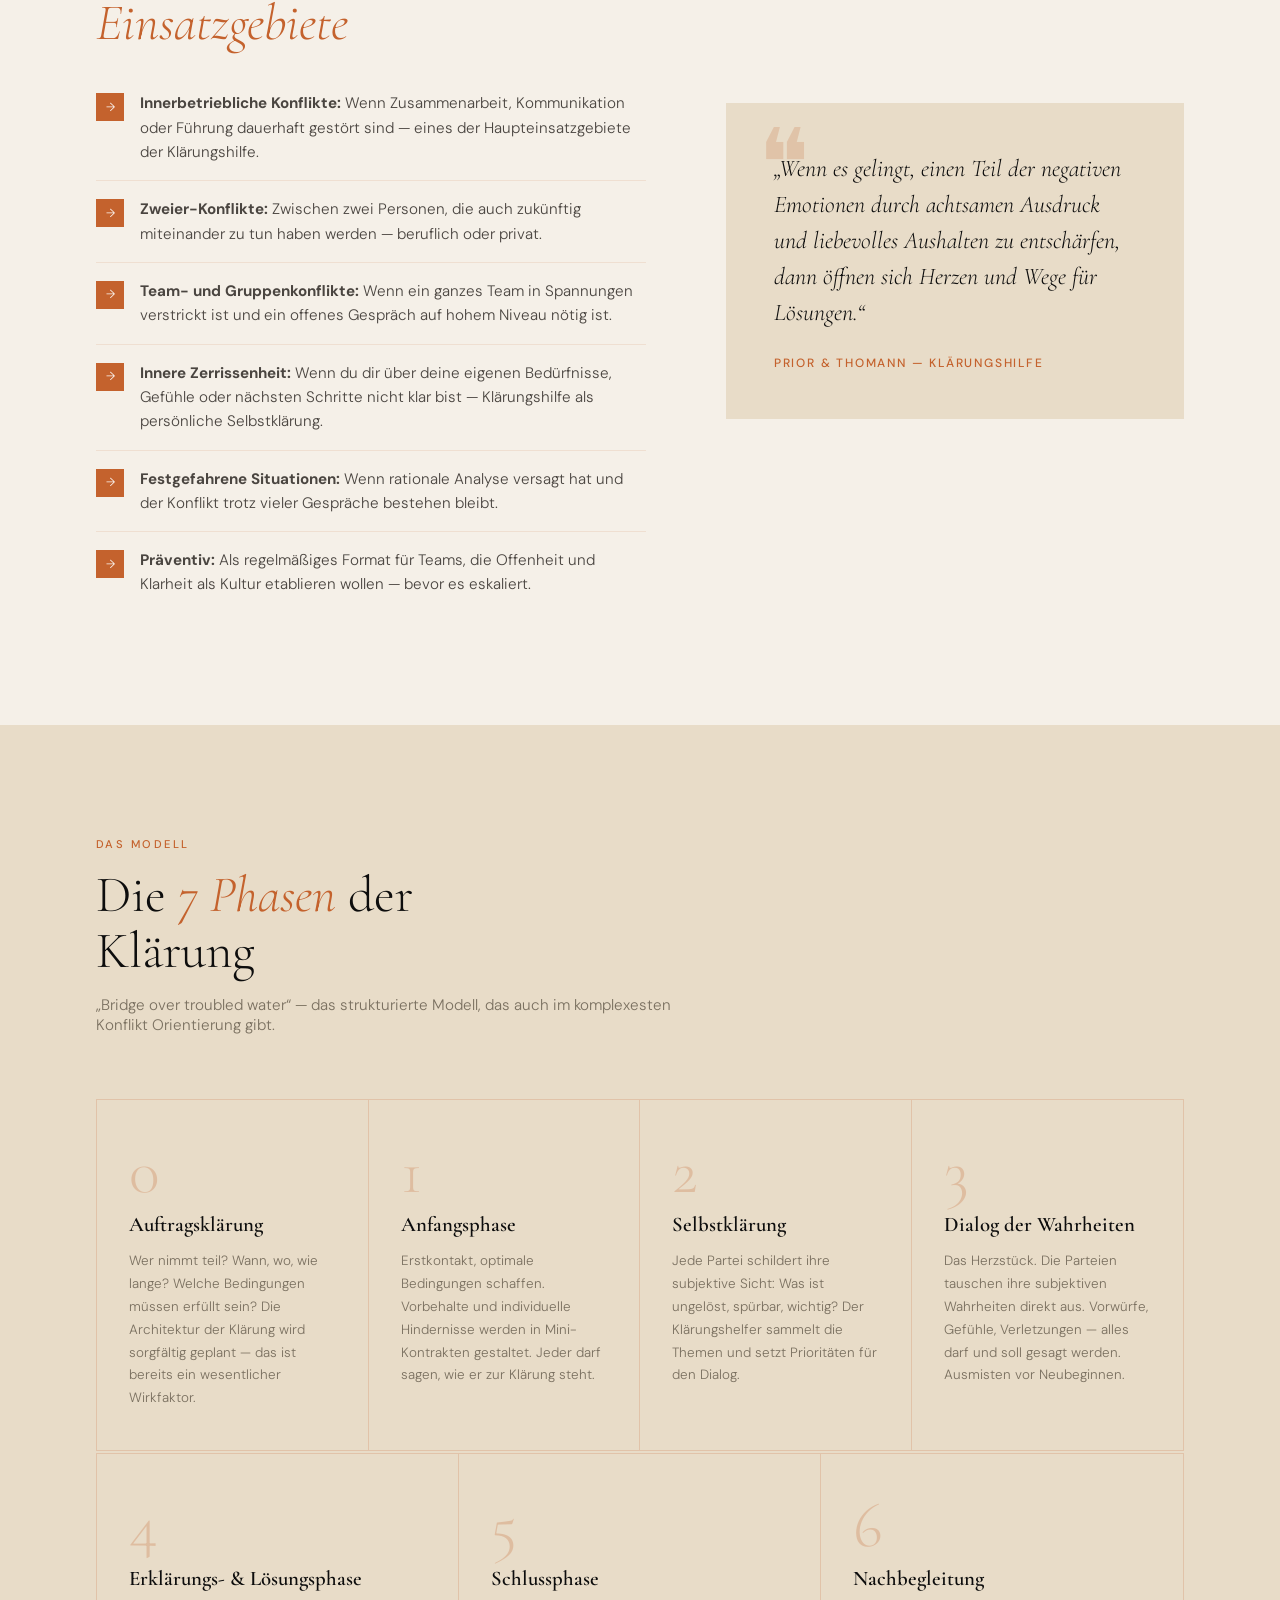
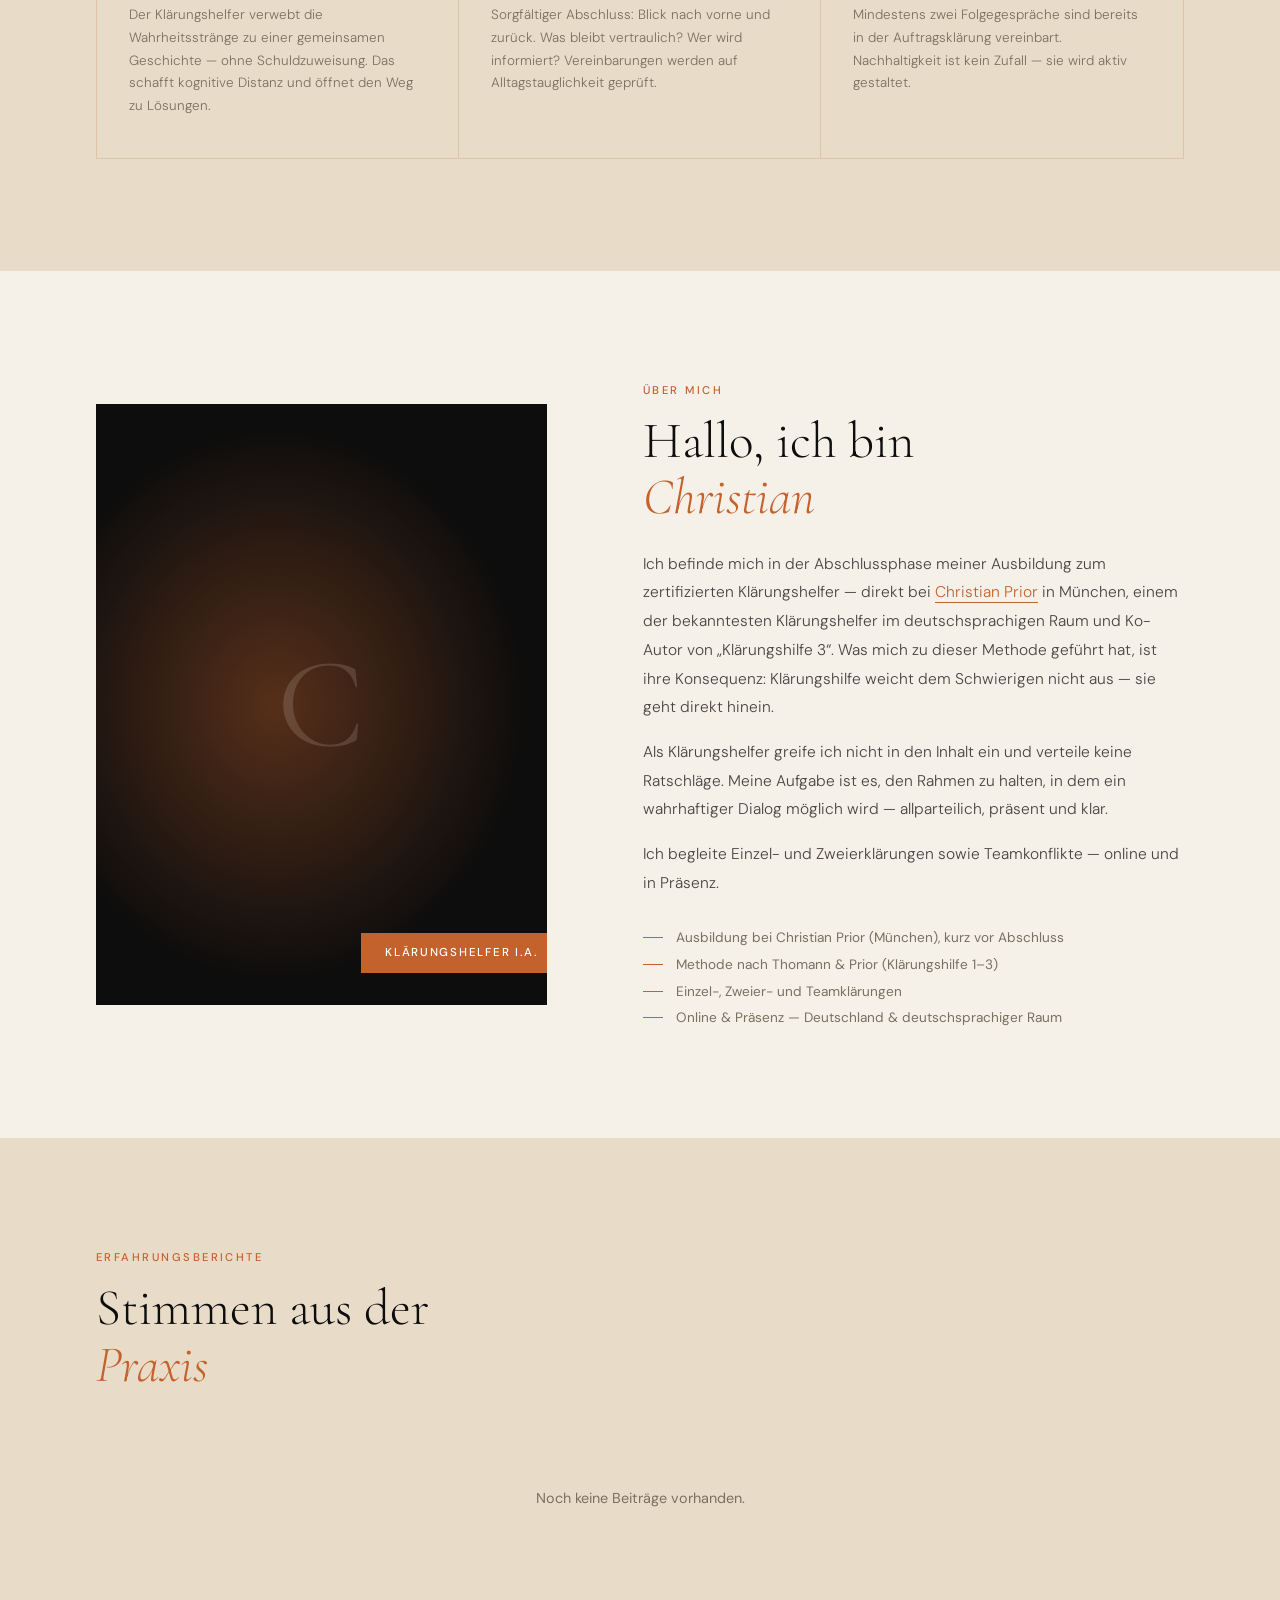
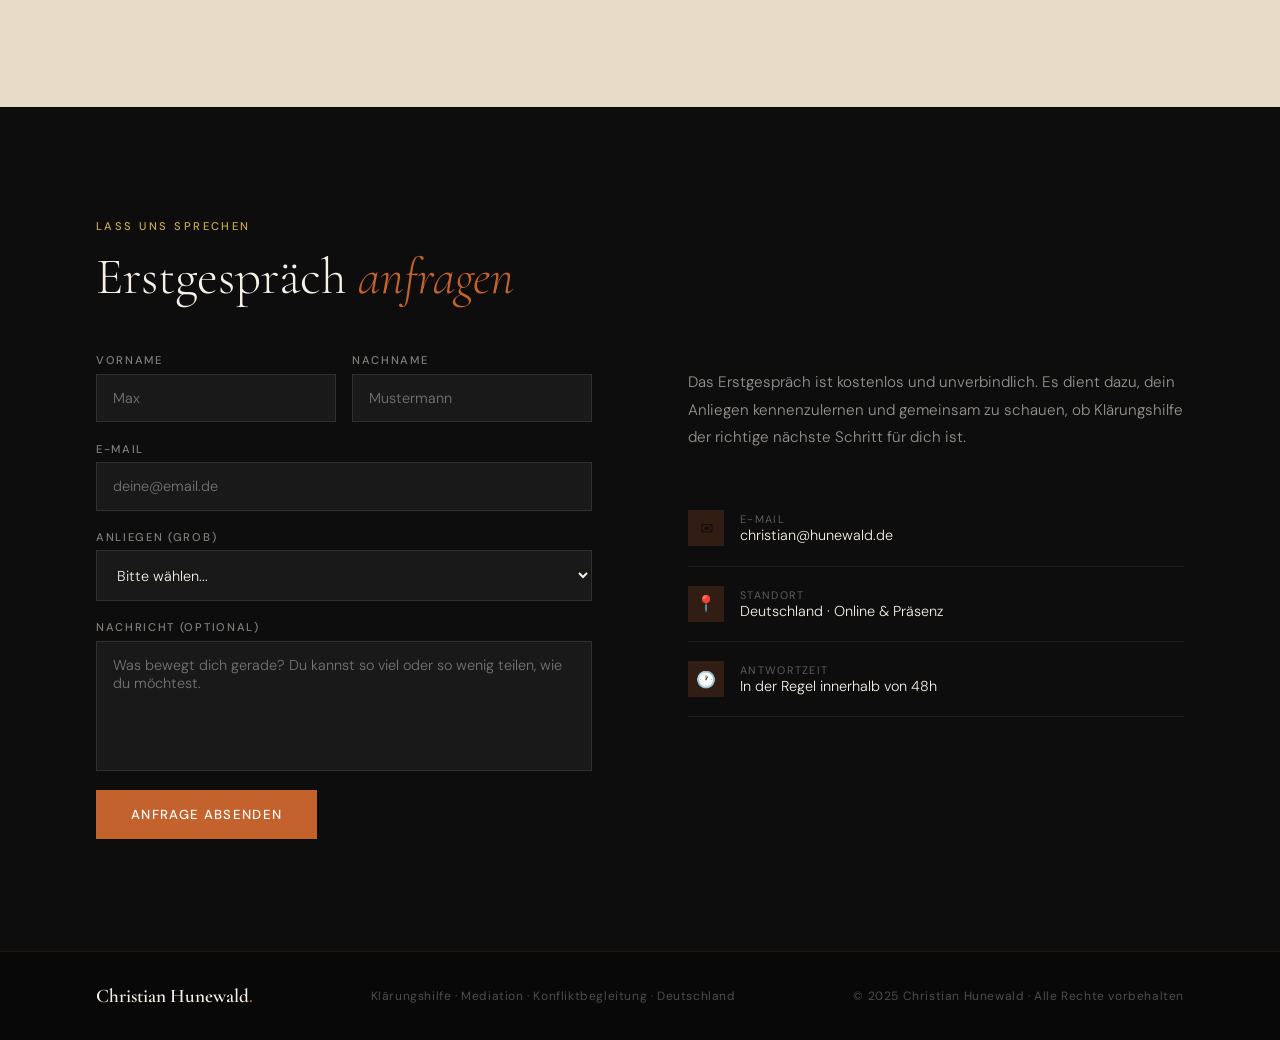
==== commit 931b6652: "Add files via upload" ====
--- a/index.html
+++ b/index.html
@@ -314,20 +314,20 @@
       <div class="form-row">
         <div class="form-field">
           <label>Vorname</label>
-          <input type="text" placeholder="Max" required />
+          <input id="f-vorname" type="text" placeholder="Max" required />
         </div>
         <div class="form-field">
           <label>Nachname</label>
-          <input type="text" placeholder="Mustermann" />
+          <input id="f-nachname" type="text" placeholder="Mustermann" />
         </div>
       </div>
       <div class="form-field">
         <label>E-Mail</label>
-        <input type="email" placeholder="deine@email.de" required />
+        <input id="f-email" type="email" placeholder="deine@email.de" required />
       </div>
       <div class="form-field">
         <label>Anliegen (grob)</label>
-        <select>
+        <select id="f-anliegen">
           <option value="">Bitte wählen...</option>
           <option>Innere Klarheit / Orientierung</option>
           <option>Wichtige Entscheidung</option>
@@ -339,10 +339,11 @@
       </div>
       <div class="form-field">
         <label>Nachricht (optional)</label>
-        <textarea placeholder="Was bewegt dich gerade? Du kannst so viel oder so wenig teilen, wie du möchtest."></textarea>
-      </div>
-      <button type="submit" class="btn-primary" style="width:fit-content;border:none;cursor:pointer;">Anfrage absenden</button>
+        <textarea id="f-nachricht" placeholder="Was bewegt dich gerade? Du kannst so viel oder so wenig teilen, wie du möchtest."></textarea>
+      </div>
+      <button id="f-submit" type="submit" class="btn-primary" style="width:fit-content;border:none;cursor:pointer;">Anfrage absenden</button>
       <div id="form-msg" style="font-size:0.85rem;color:#c9a84c;display:none;margin-top:0.5rem;">✓ Danke — ich melde mich bald bei dir.</div>
+      <div id="form-err" style="font-size:0.85rem;color:#c0392b;display:none;margin-top:0.5rem;">⚠ Es ist ein Fehler aufgetreten. Bitte versuche es erneut oder schreib mir direkt.</div>
     </form>
     <div class="contact-info">
       <p>Das Erstgespräch ist kostenlos und unverbindlich. Es dient dazu, dein Anliegen kennenzulernen und gemeinsam zu schauen, ob Klärungshilfe der richtige nächste Schritt für dich ist.</p>
@@ -350,7 +351,7 @@
         <div class="contact-item-icon">✉</div>
         <div>
           <div class="contact-item-label">E-Mail</div>
-          <div class="contact-item-text">deine@email.de</div>
+          <div class="contact-item-text">christian@hunewald.de</div>
         </div>
       </div>
       <div class="contact-item">
@@ -374,8 +375,8 @@
 <!-- FOOTER -->
 <footer>
   <div class="footer-logo">Christian Hunewald<span>.</span></div>
-  <p>Klärungshilfe · Besondere Form der Meditation · Deutschland</p>
-  <p>© 2025 Christian · Alle Rechte vorbehalten</p>
+  <p>Klärungshilfe · Mediation · Konfliktbegleitung · Deutschland</p>
+  <p>© 2025 Christian Hunewald · Alle Rechte vorbehalten</p>
 </footer>
 
 <script>
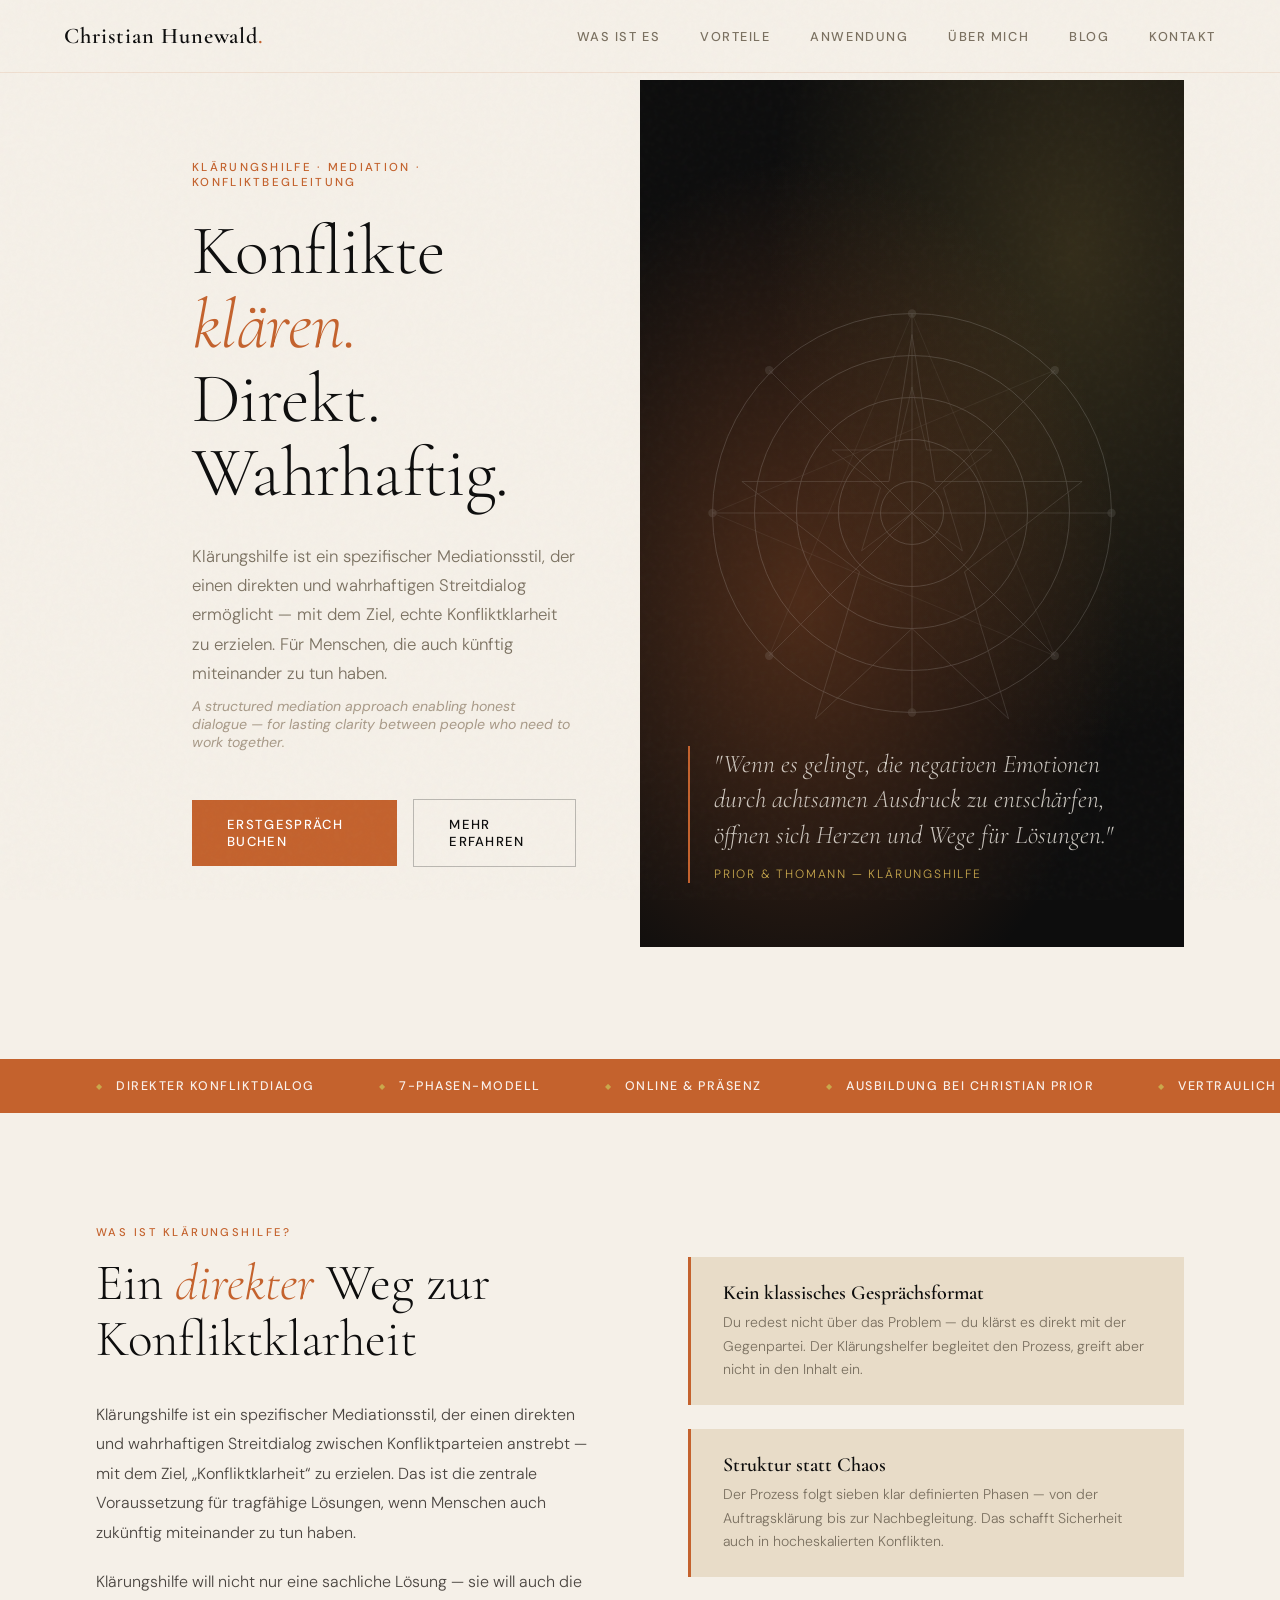
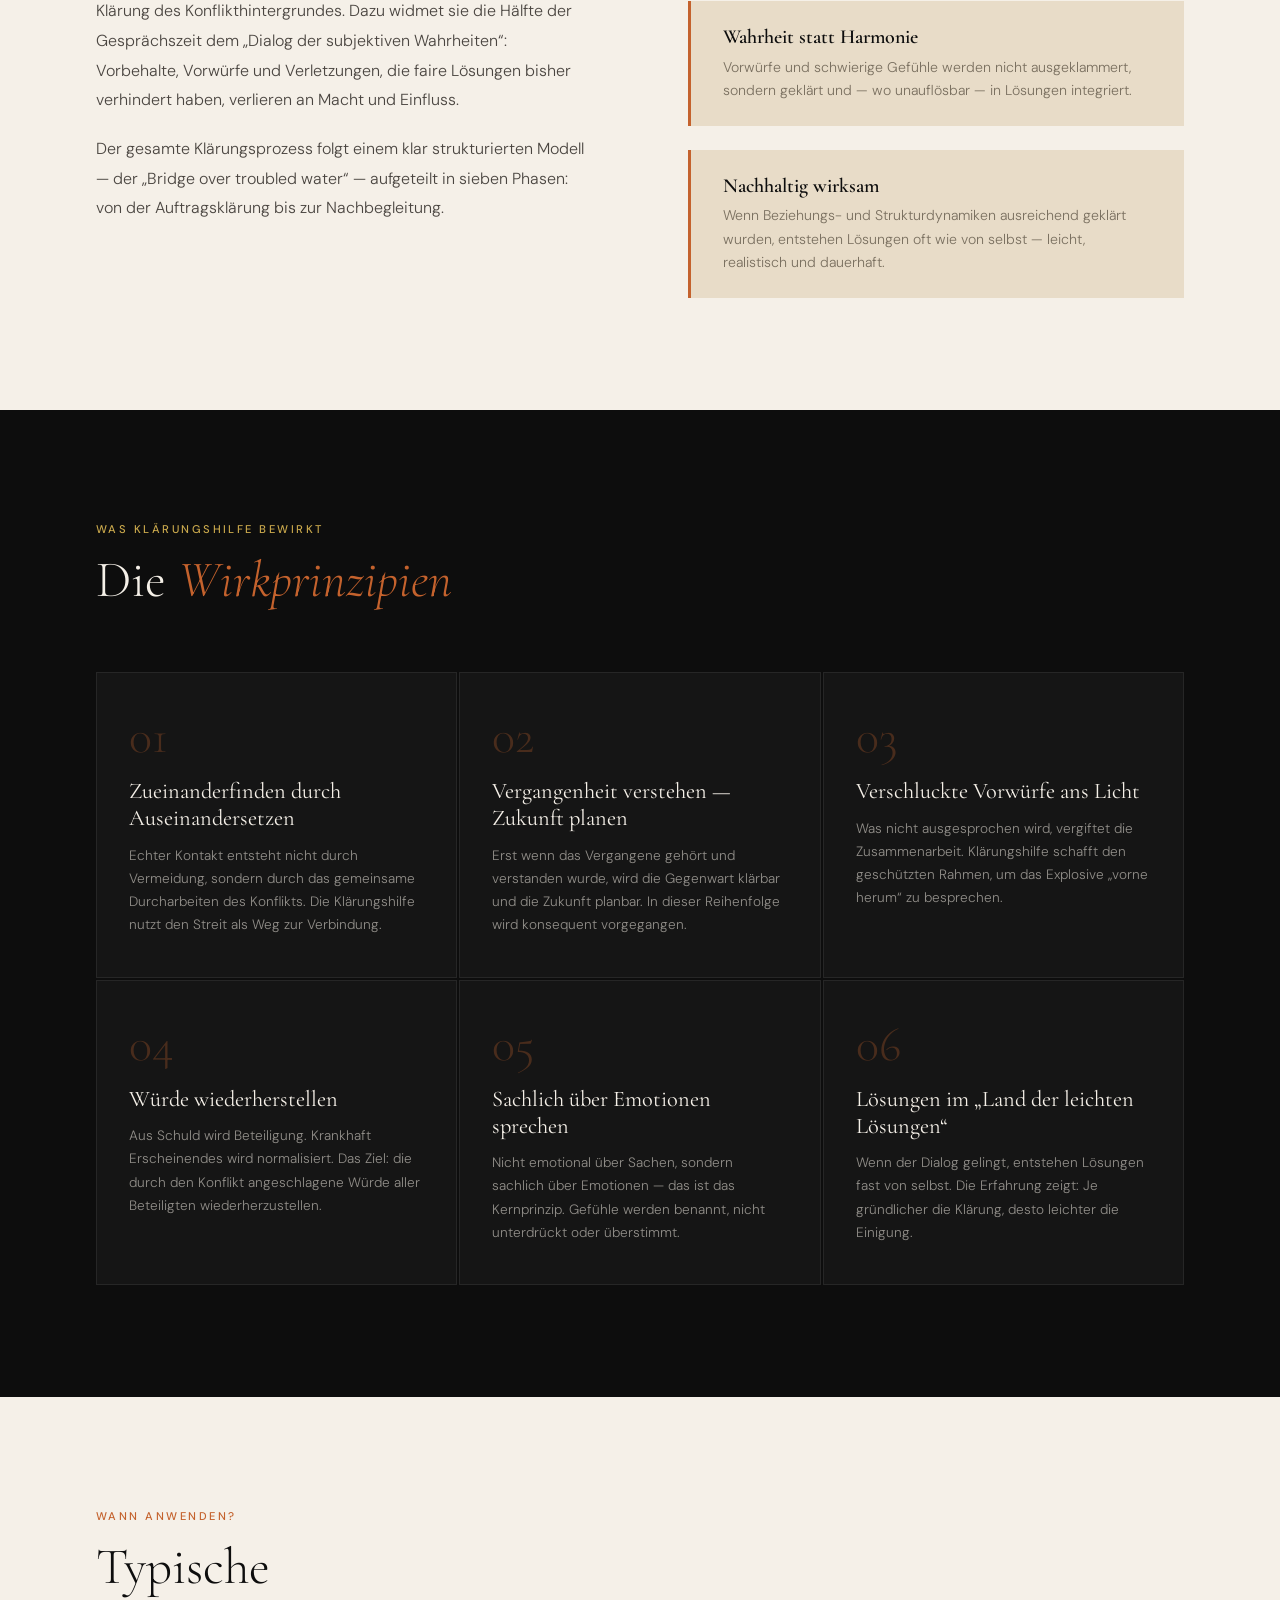
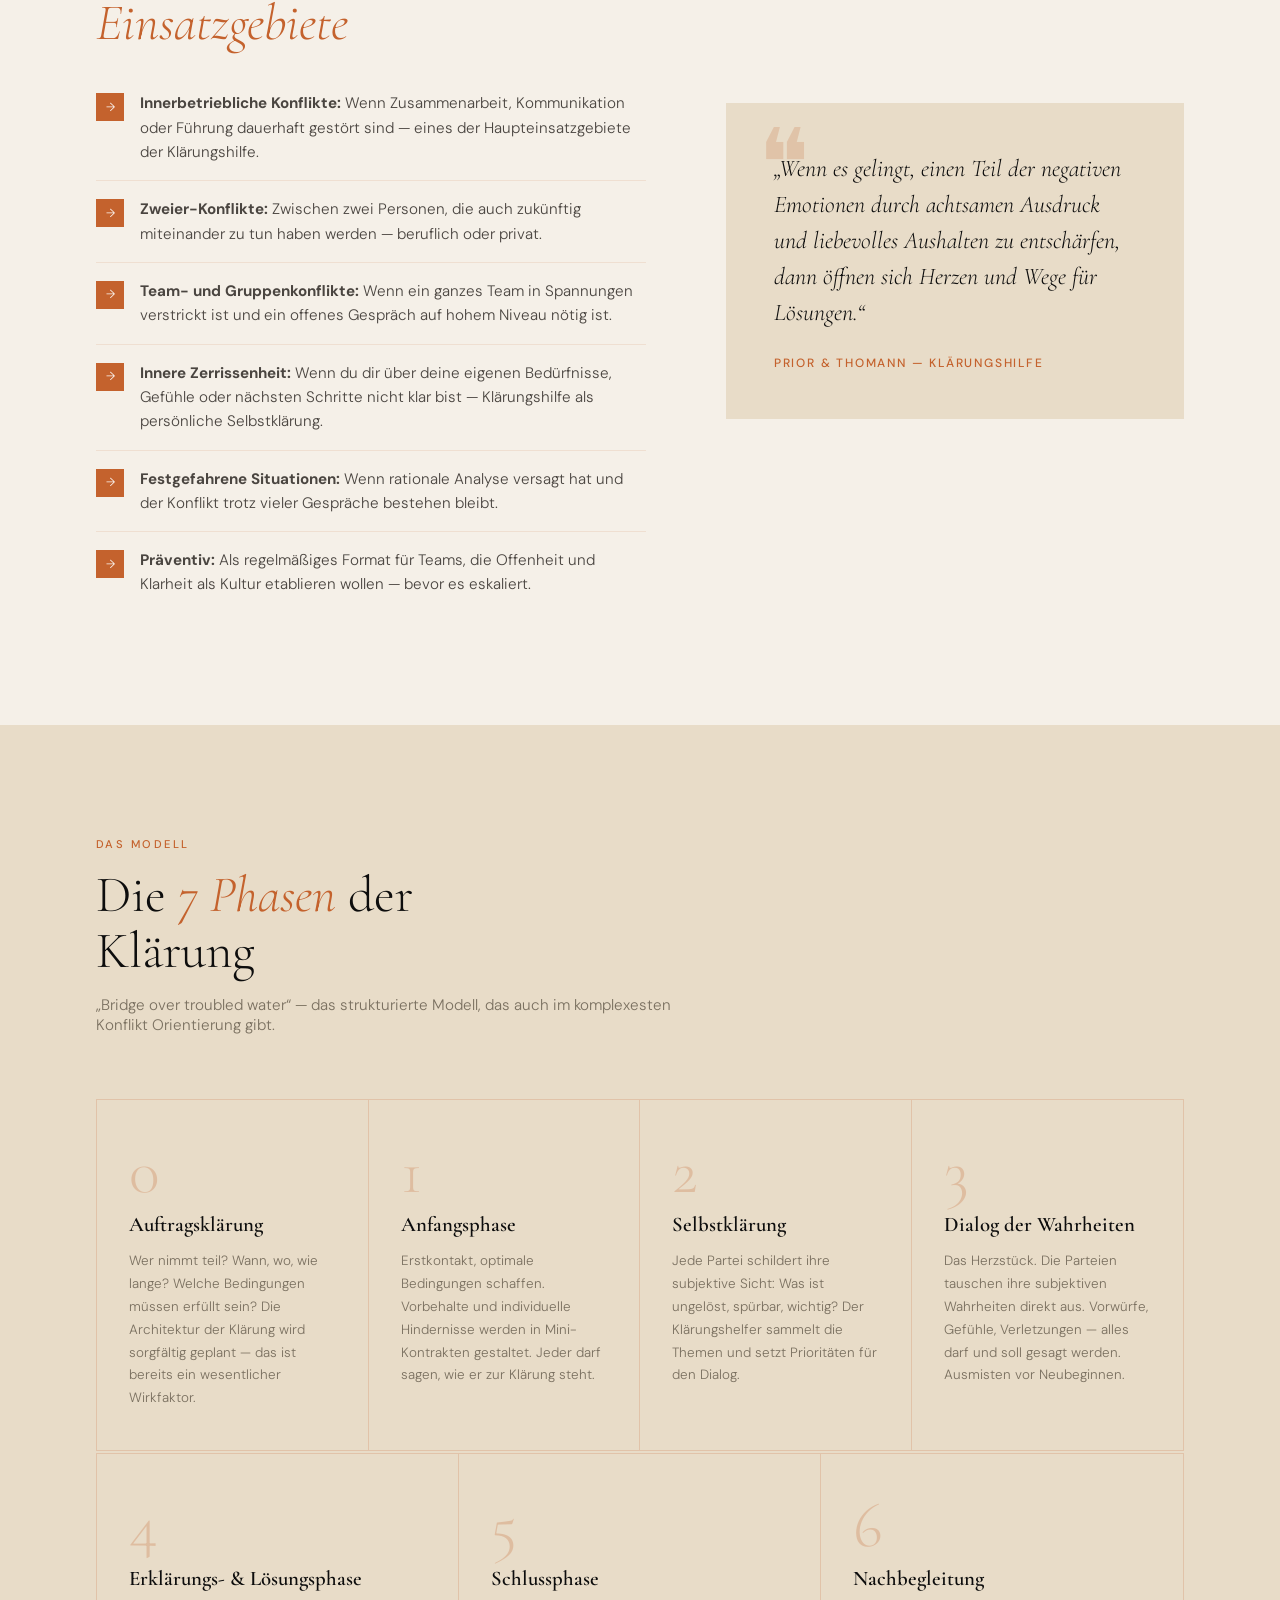
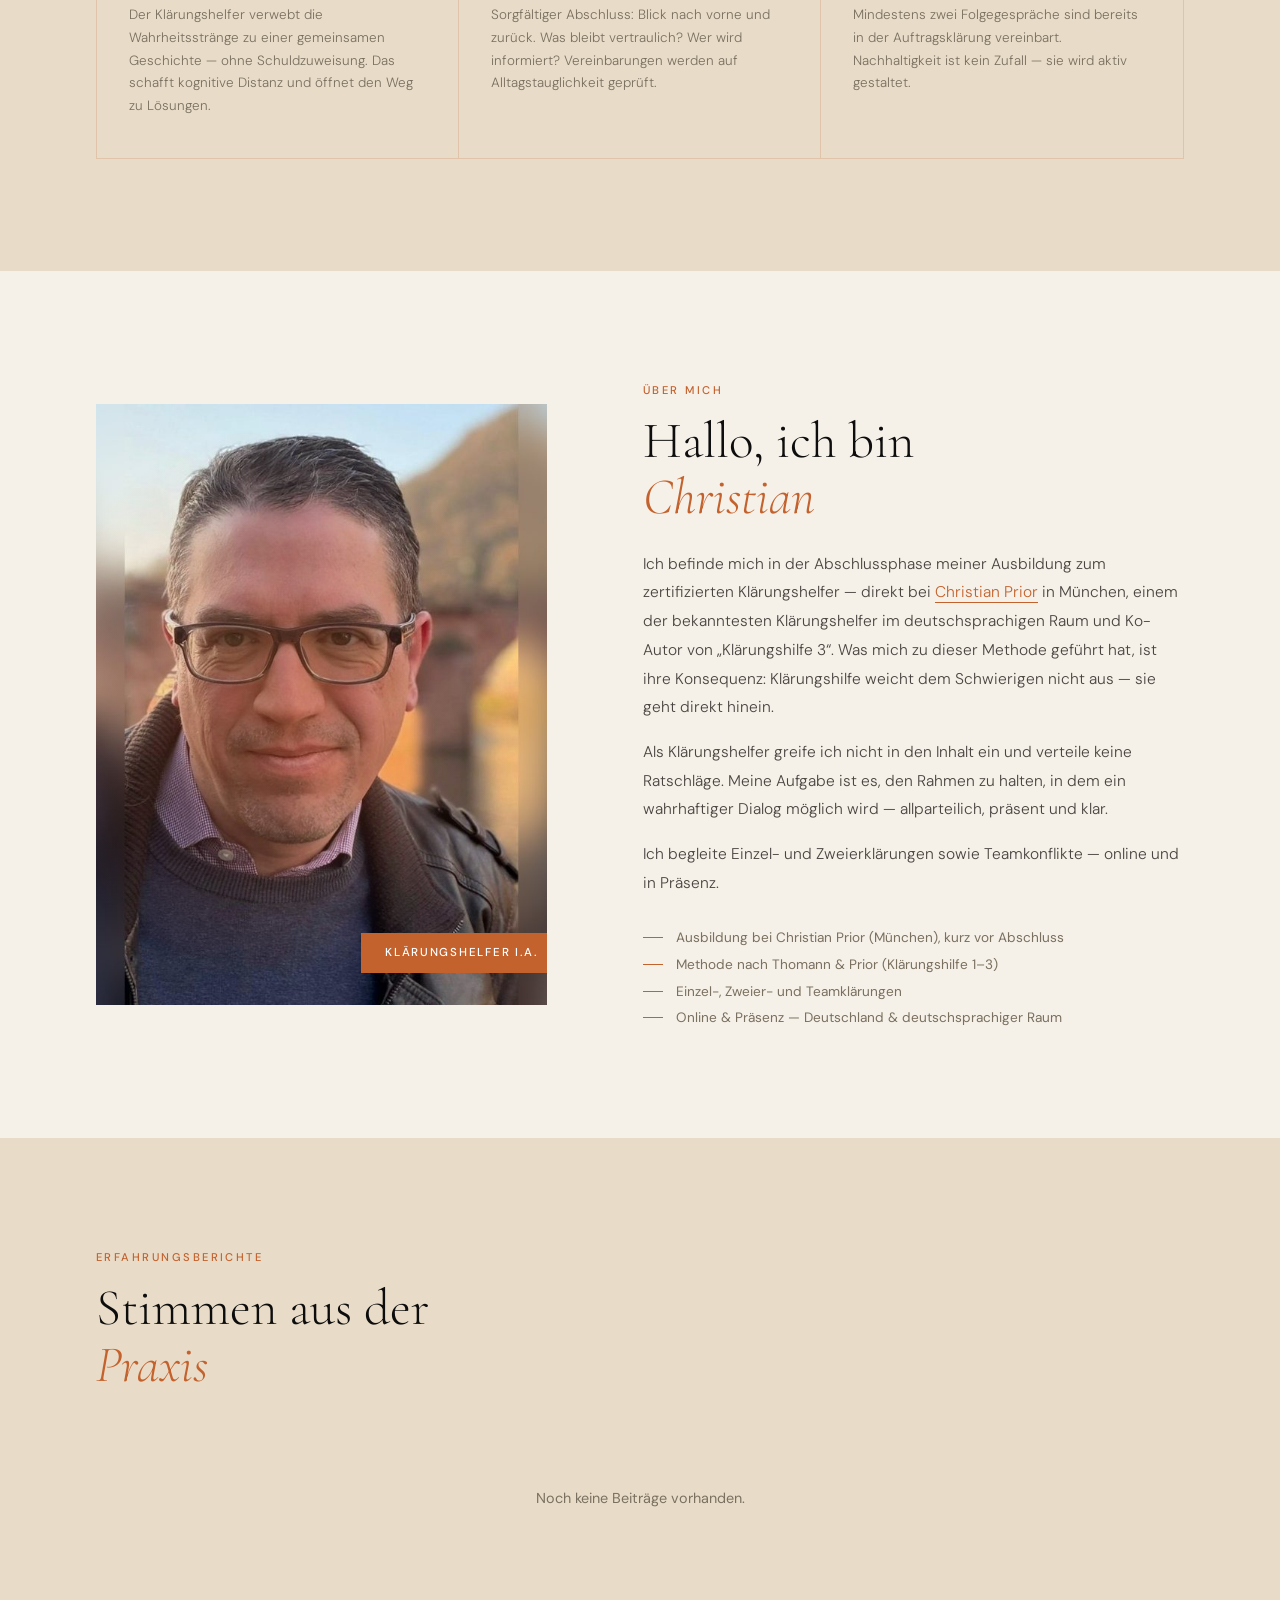
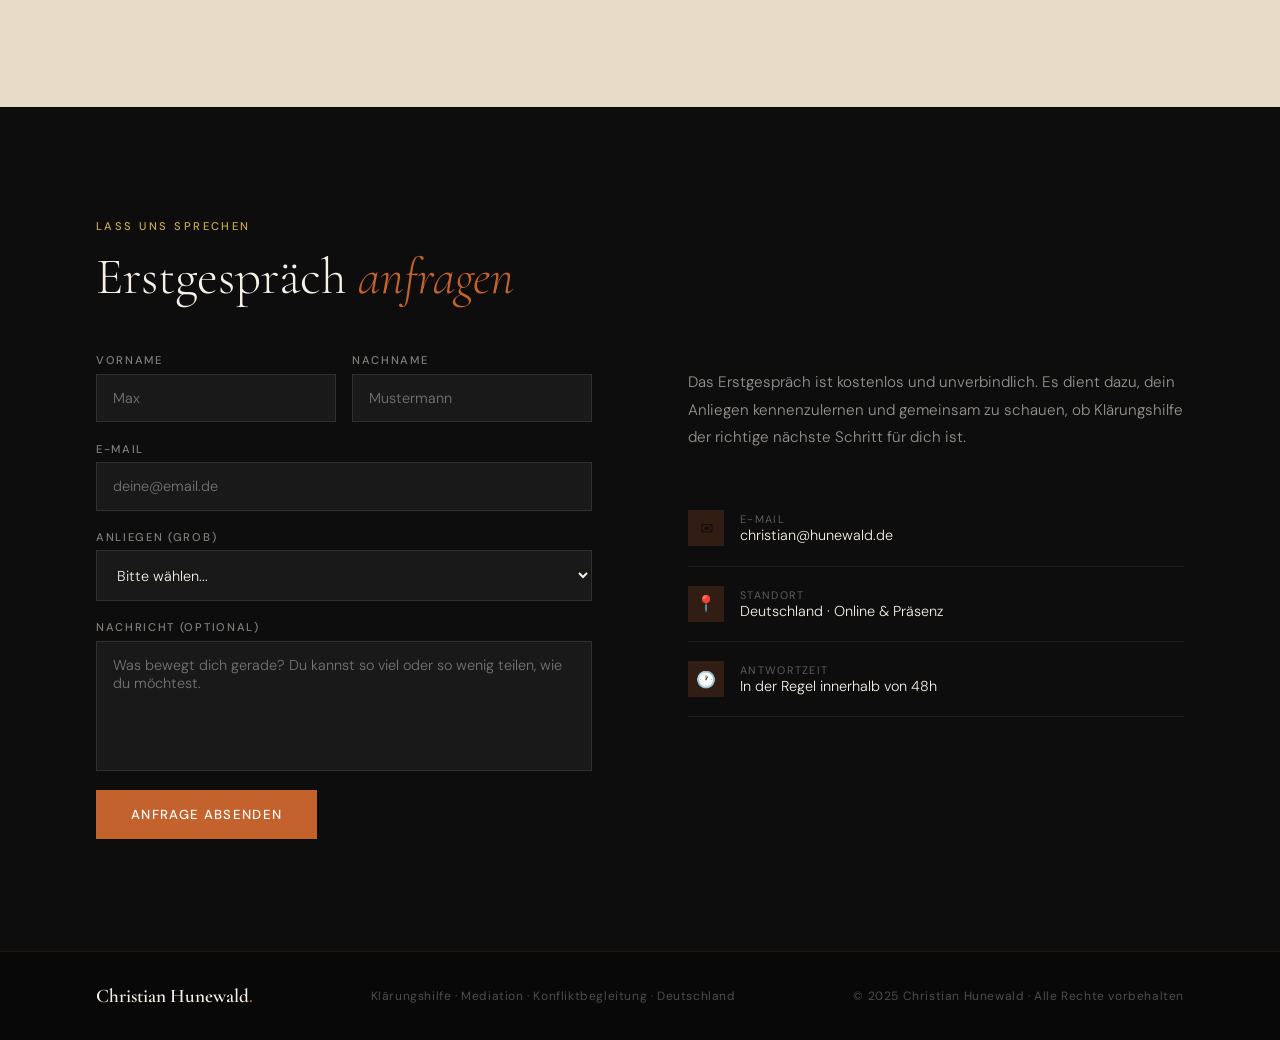
==== commit 18e925b8: "Add files via upload" ====
--- a/index.html
+++ b/index.html
@@ -243,7 +243,7 @@
   <div class="about">
     <div class="about-portrait">
       <div class="about-portrait-inner">
-        <div class="portrait-placeholder">C</div>
+        <img src="/portrait.jpg" alt="Christian Hunewald" style="width:100%;height:100%;object-fit:cover;border-radius:inherit;display:block;" />
       </div>
       <div class="about-tag">Kl&auml;rungshelfer i.A.</div>
     </div>
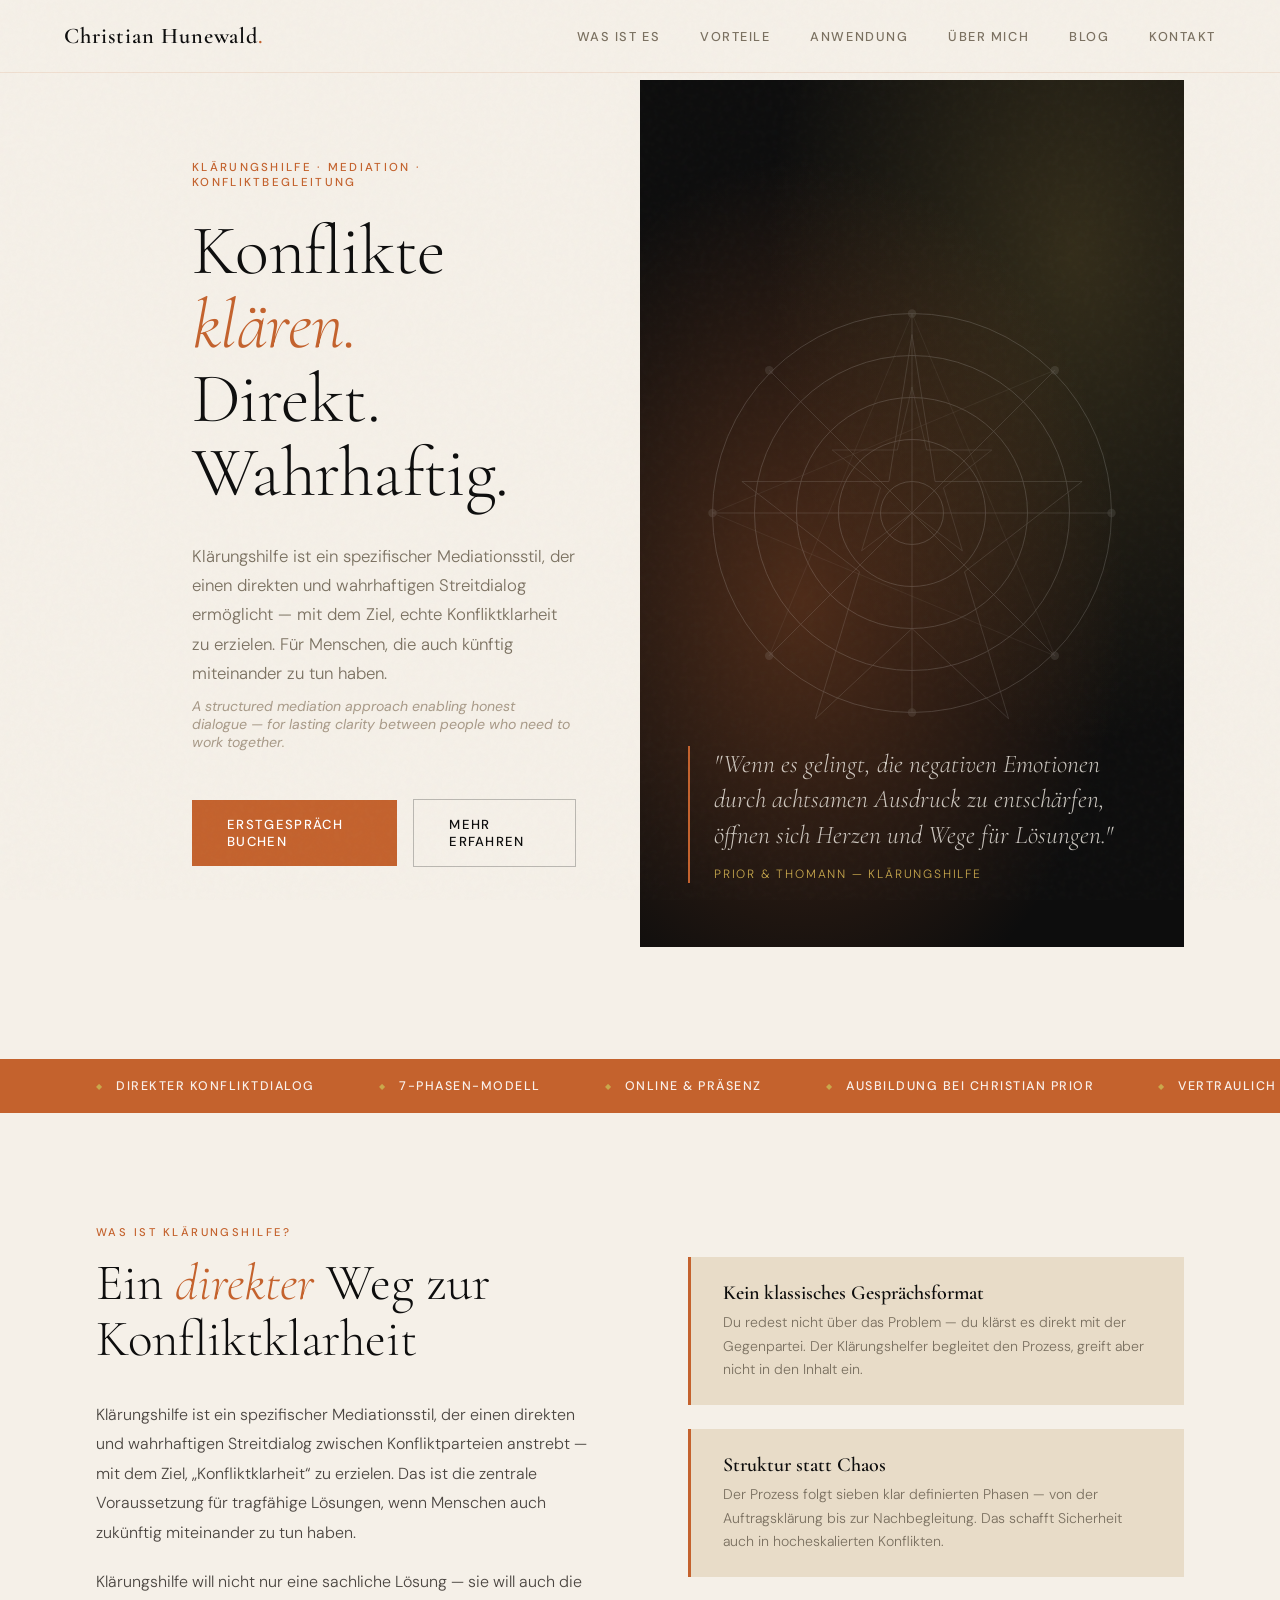
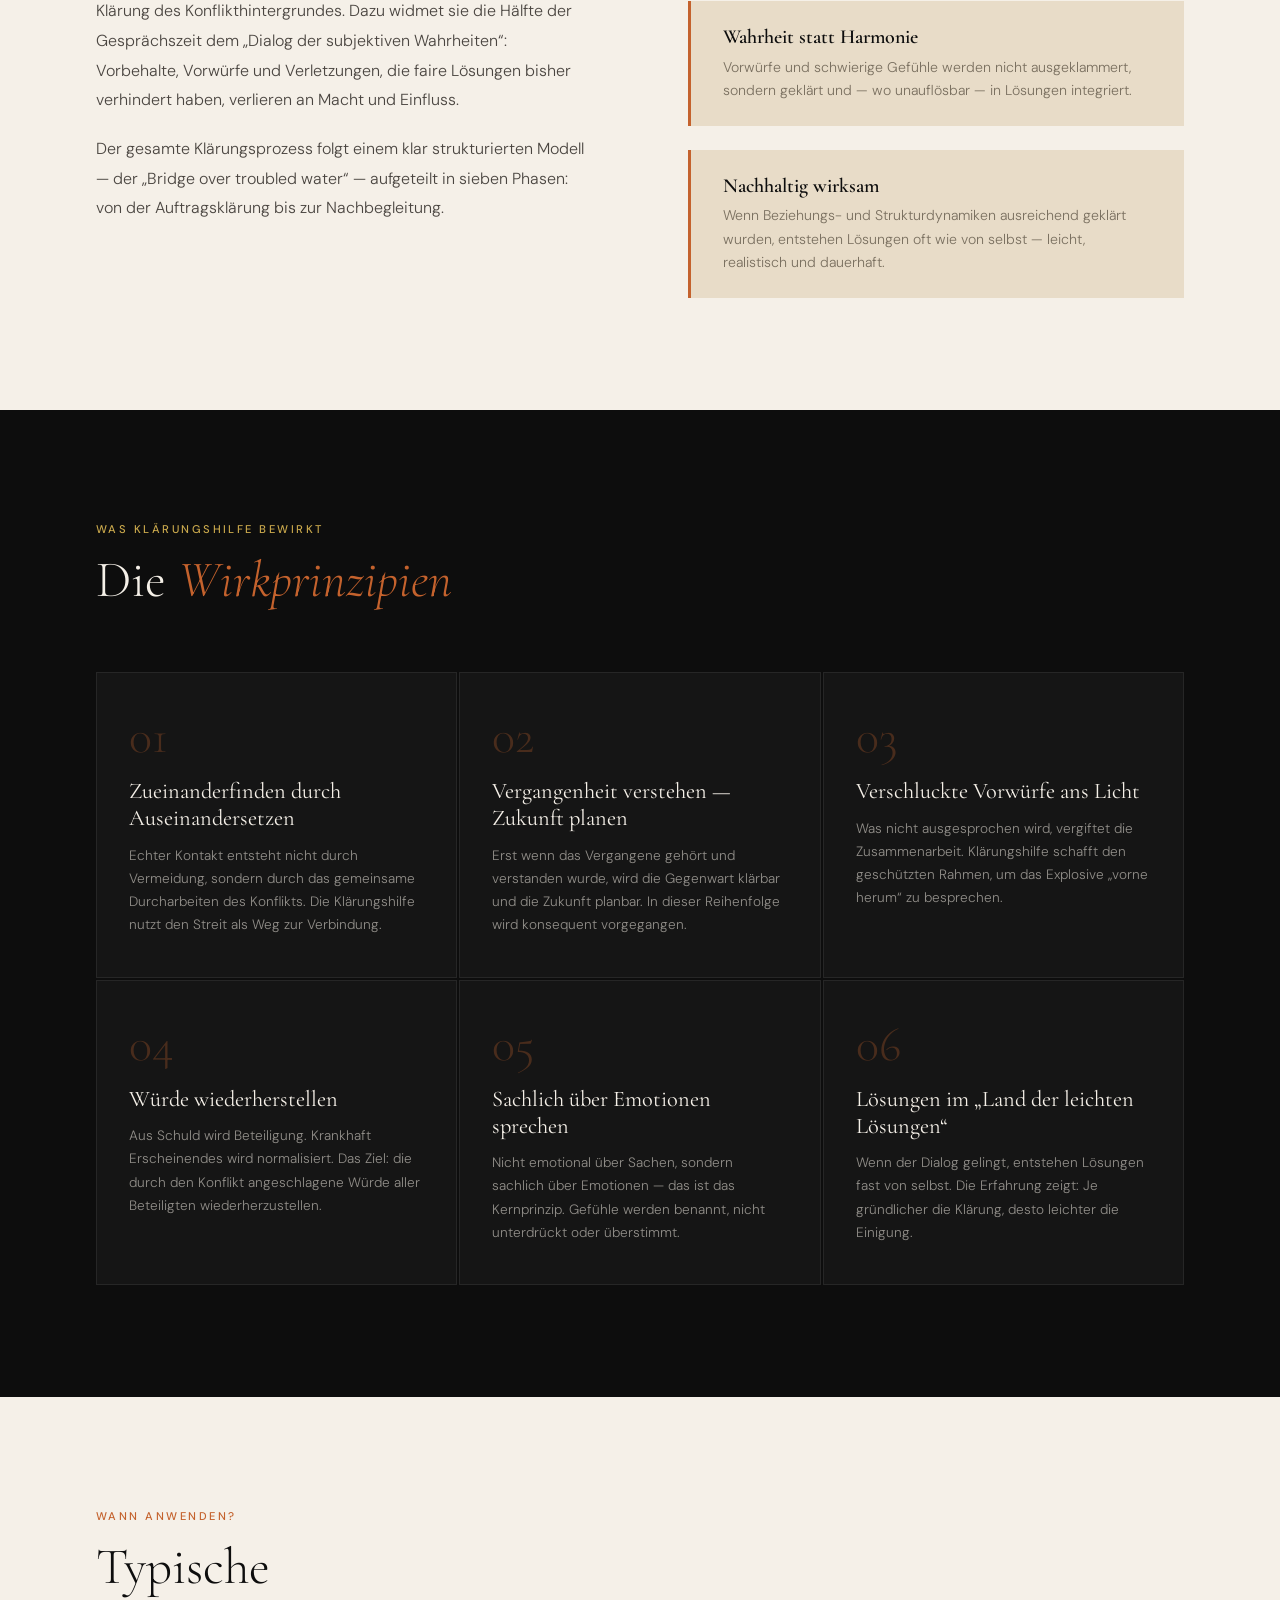
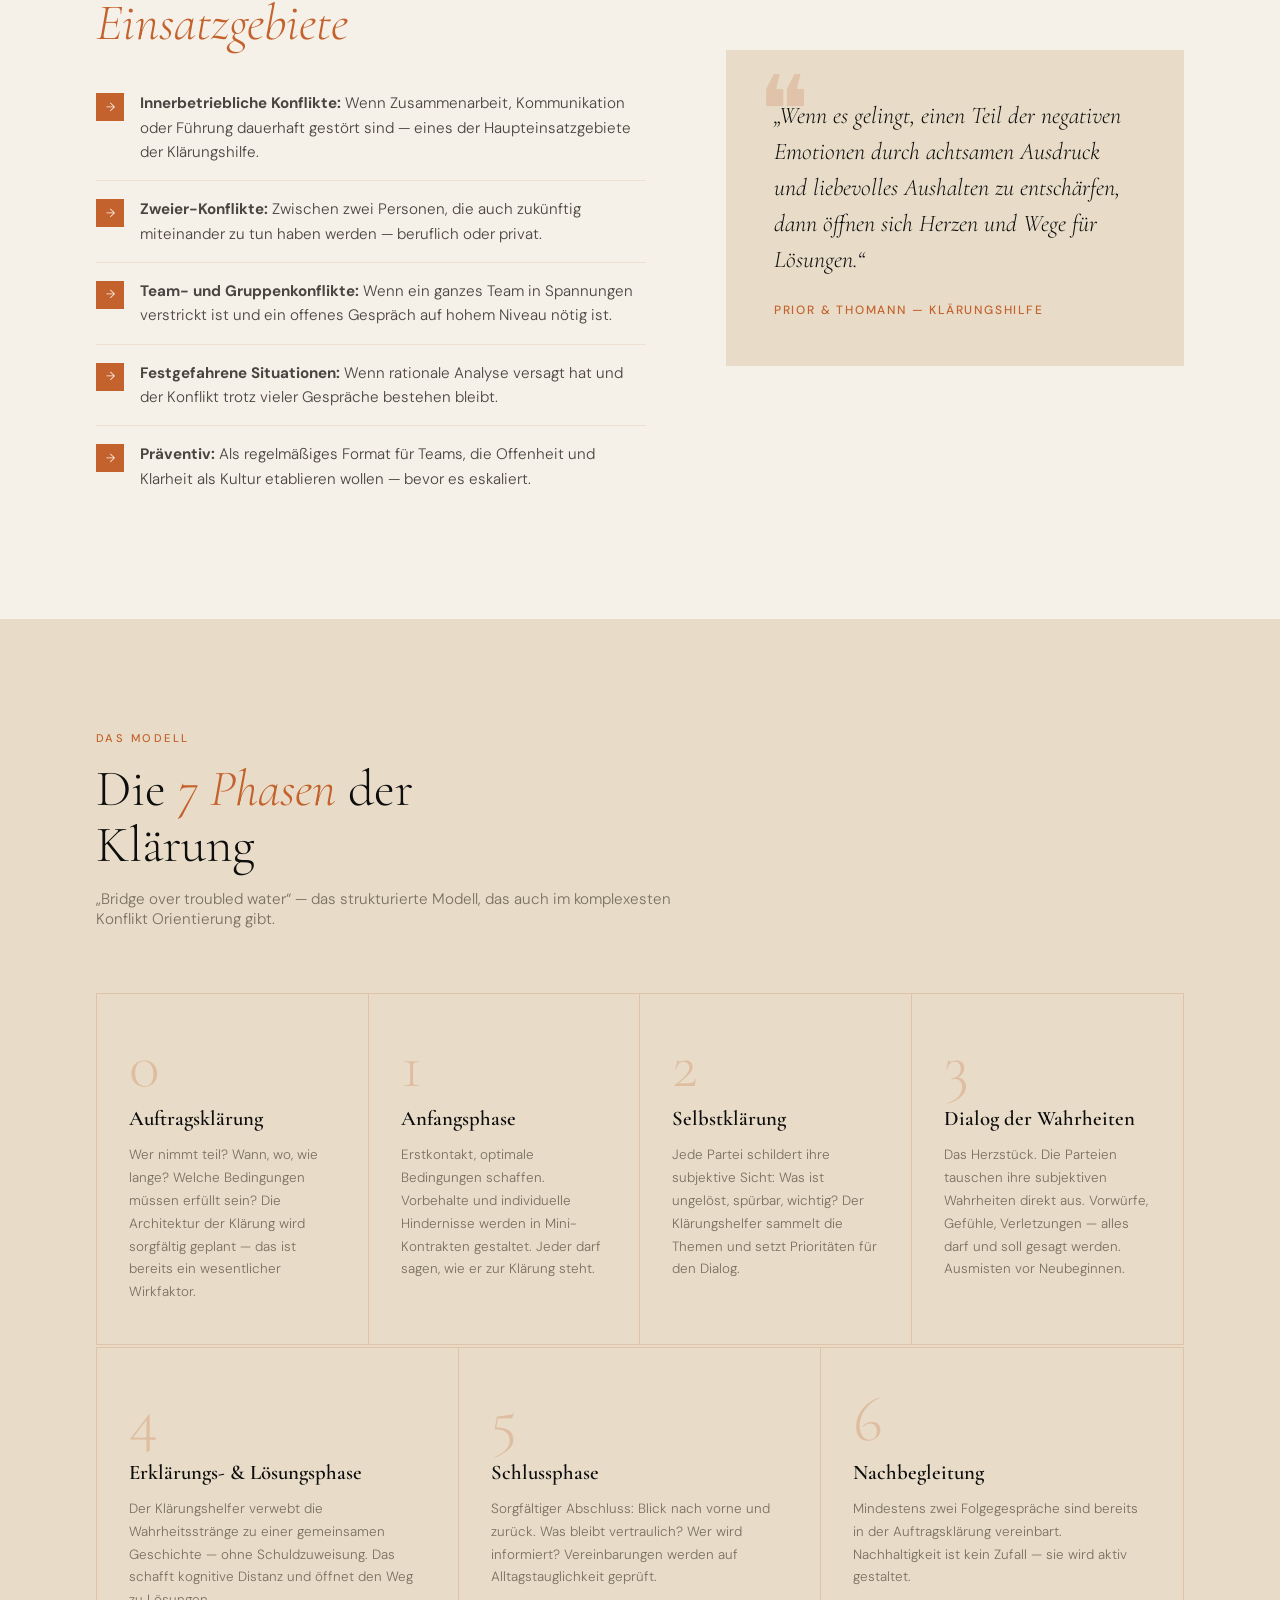
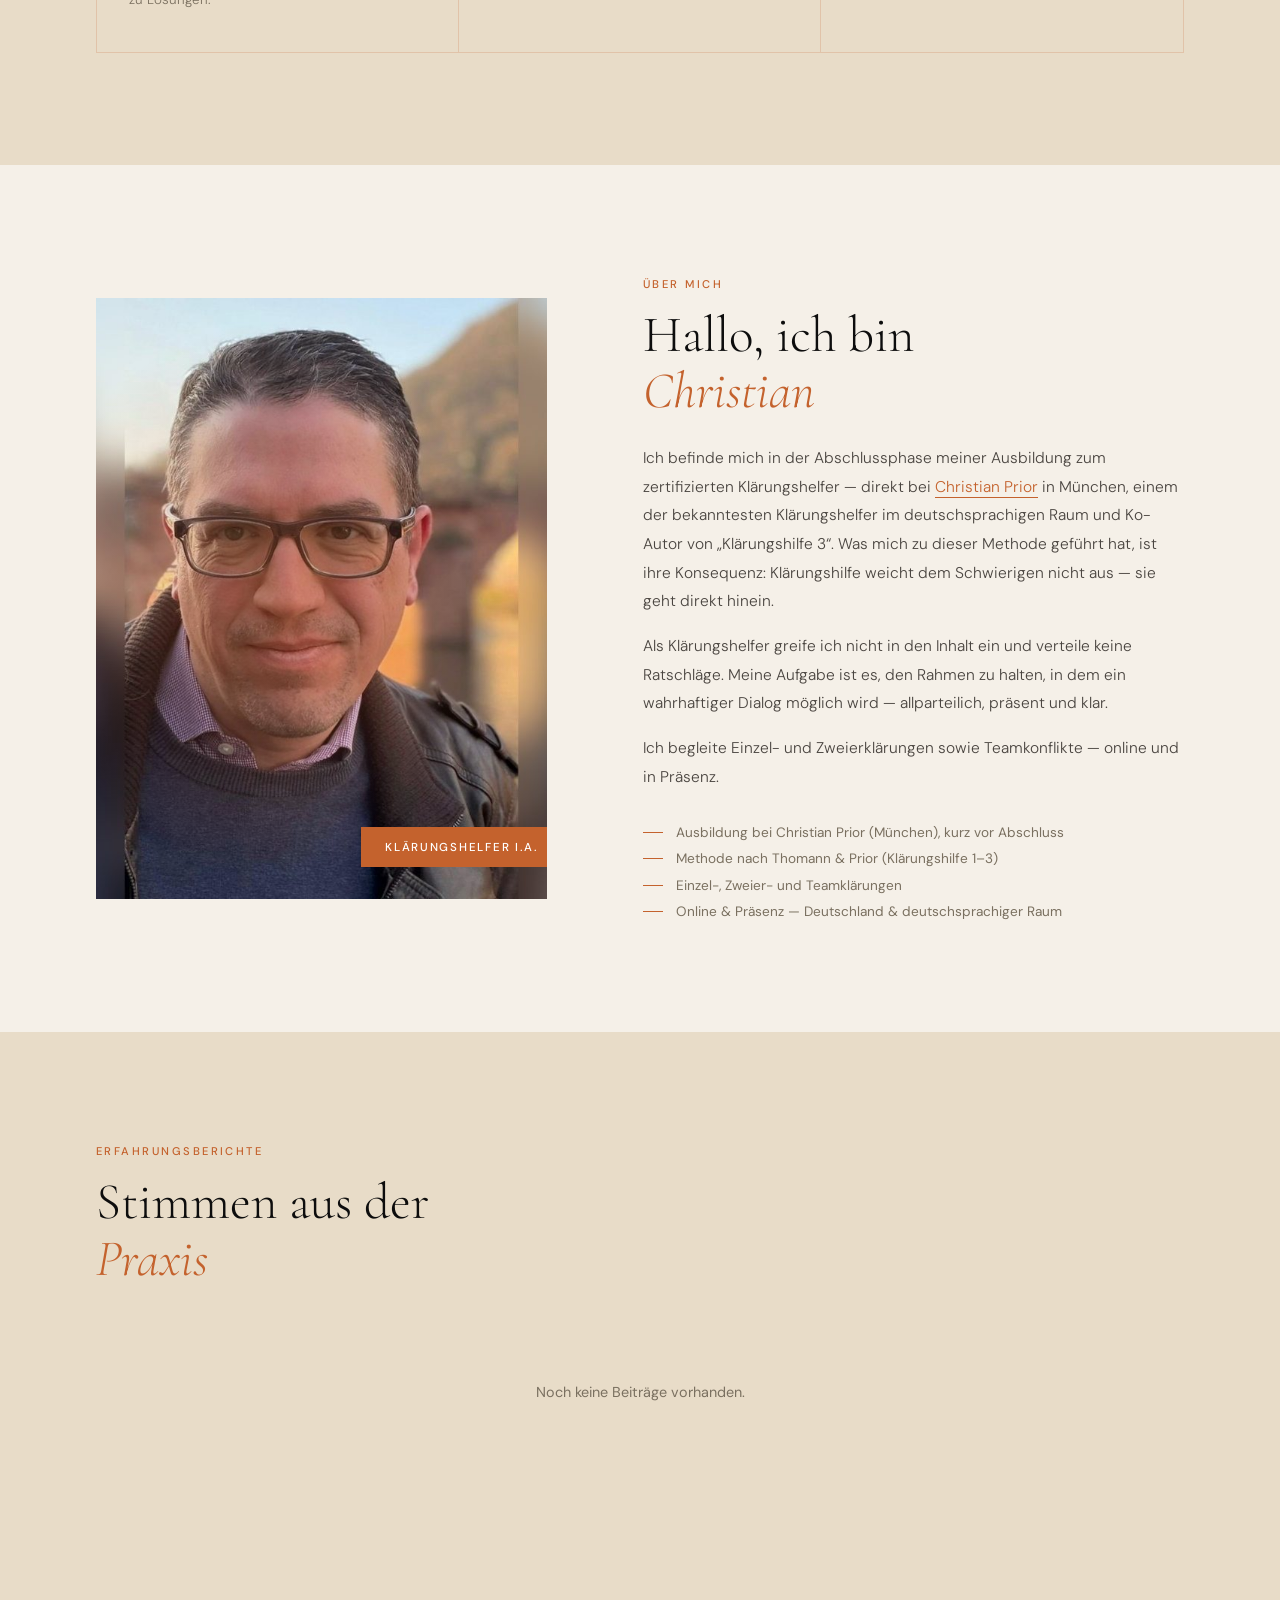
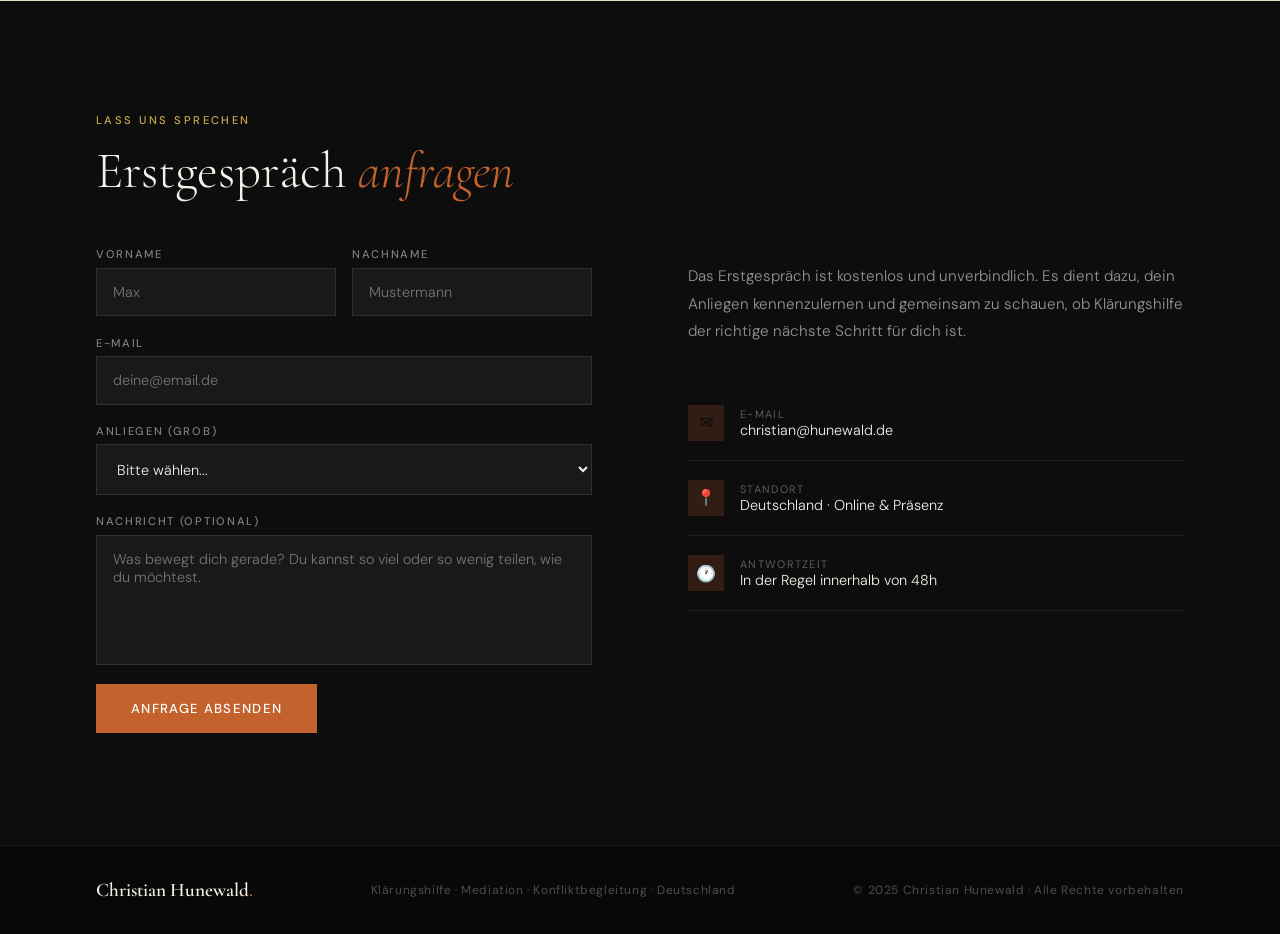
==== commit 18dde04a: "Add files via upload" ====
--- a/index.html
+++ b/index.html
@@ -171,10 +171,6 @@
         </li>
         <li>
           <span class="icon">&rarr;</span>
-          <span><strong>Innere Zerrissenheit:</strong> Wenn du dir &uuml;ber deine eigenen Bed&uuml;rfnisse, Gef&uuml;hle oder n&auml;chsten Schritte nicht klar bist &mdash; Kl&auml;rungshilfe als pers&ouml;nliche Selbstklärung.</span>
-        </li>
-        <li>
-          <span class="icon">&rarr;</span>
           <span><strong>Festgefahrene Situationen:</strong> Wenn rationale Analyse versagt hat und der Konflikt trotz vieler Gespr&auml;che bestehen bleibt.</span>
         </li>
         <li>
@@ -329,11 +325,12 @@
         <label>Anliegen (grob)</label>
         <select id="f-anliegen">
           <option value="">Bitte wählen...</option>
-          <option>Innere Klarheit / Orientierung</option>
-          <option>Wichtige Entscheidung</option>
-          <option>Persönlicher Konflikt</option>
-          <option>Selbstentwicklung</option>
-          <option>Emotionale Blockade</option>
+          <option>Zweier-Konflikt (privat oder beruflich)</option>
+          <option>Team- oder Gruppenkonflikt</option>
+          <option>Innerbetrieblicher / Organisationskonflikt</option>
+          <option>Führungs- oder Hierarchiekonflikt</option>
+          <option>Präventive Klärung für ein Team</option>
+          <option>Erstgespräch / Beratung zur Methode</option>
           <option>Sonstiges</option>
         </select>
       </div>
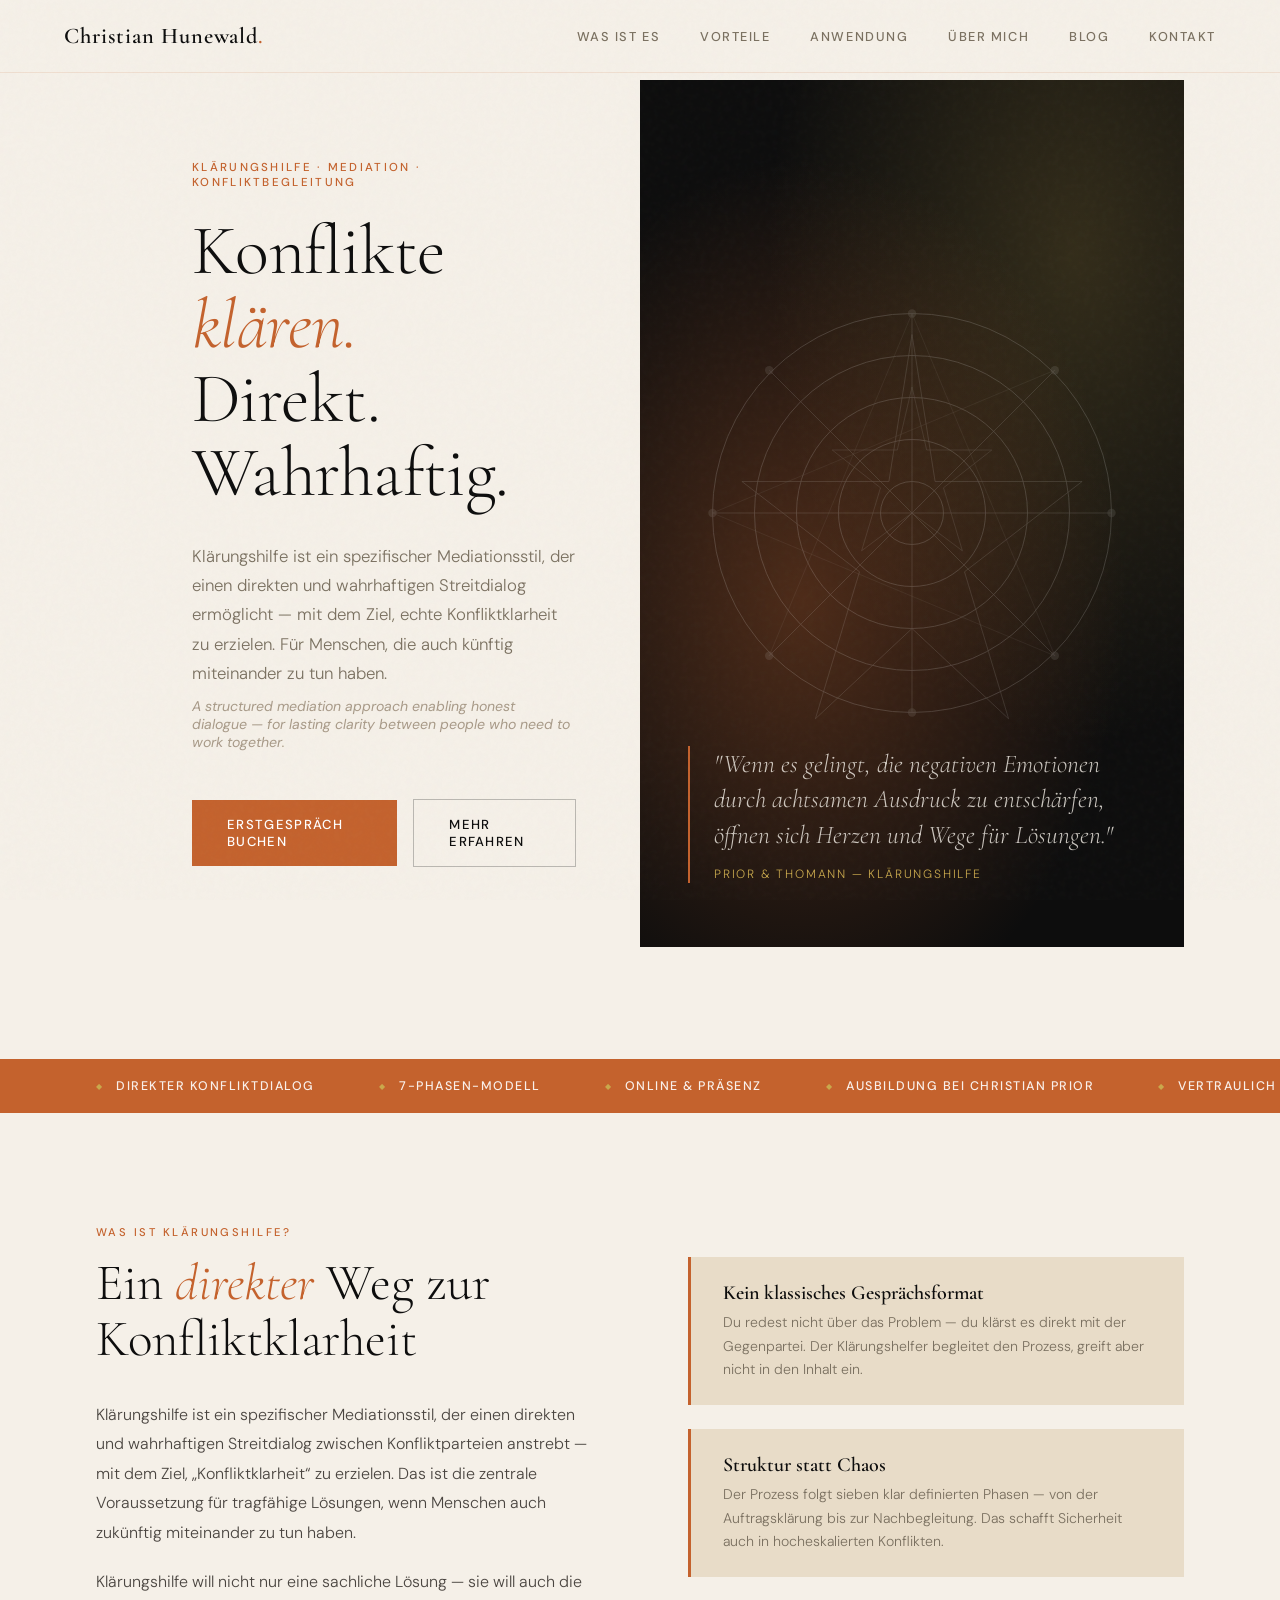
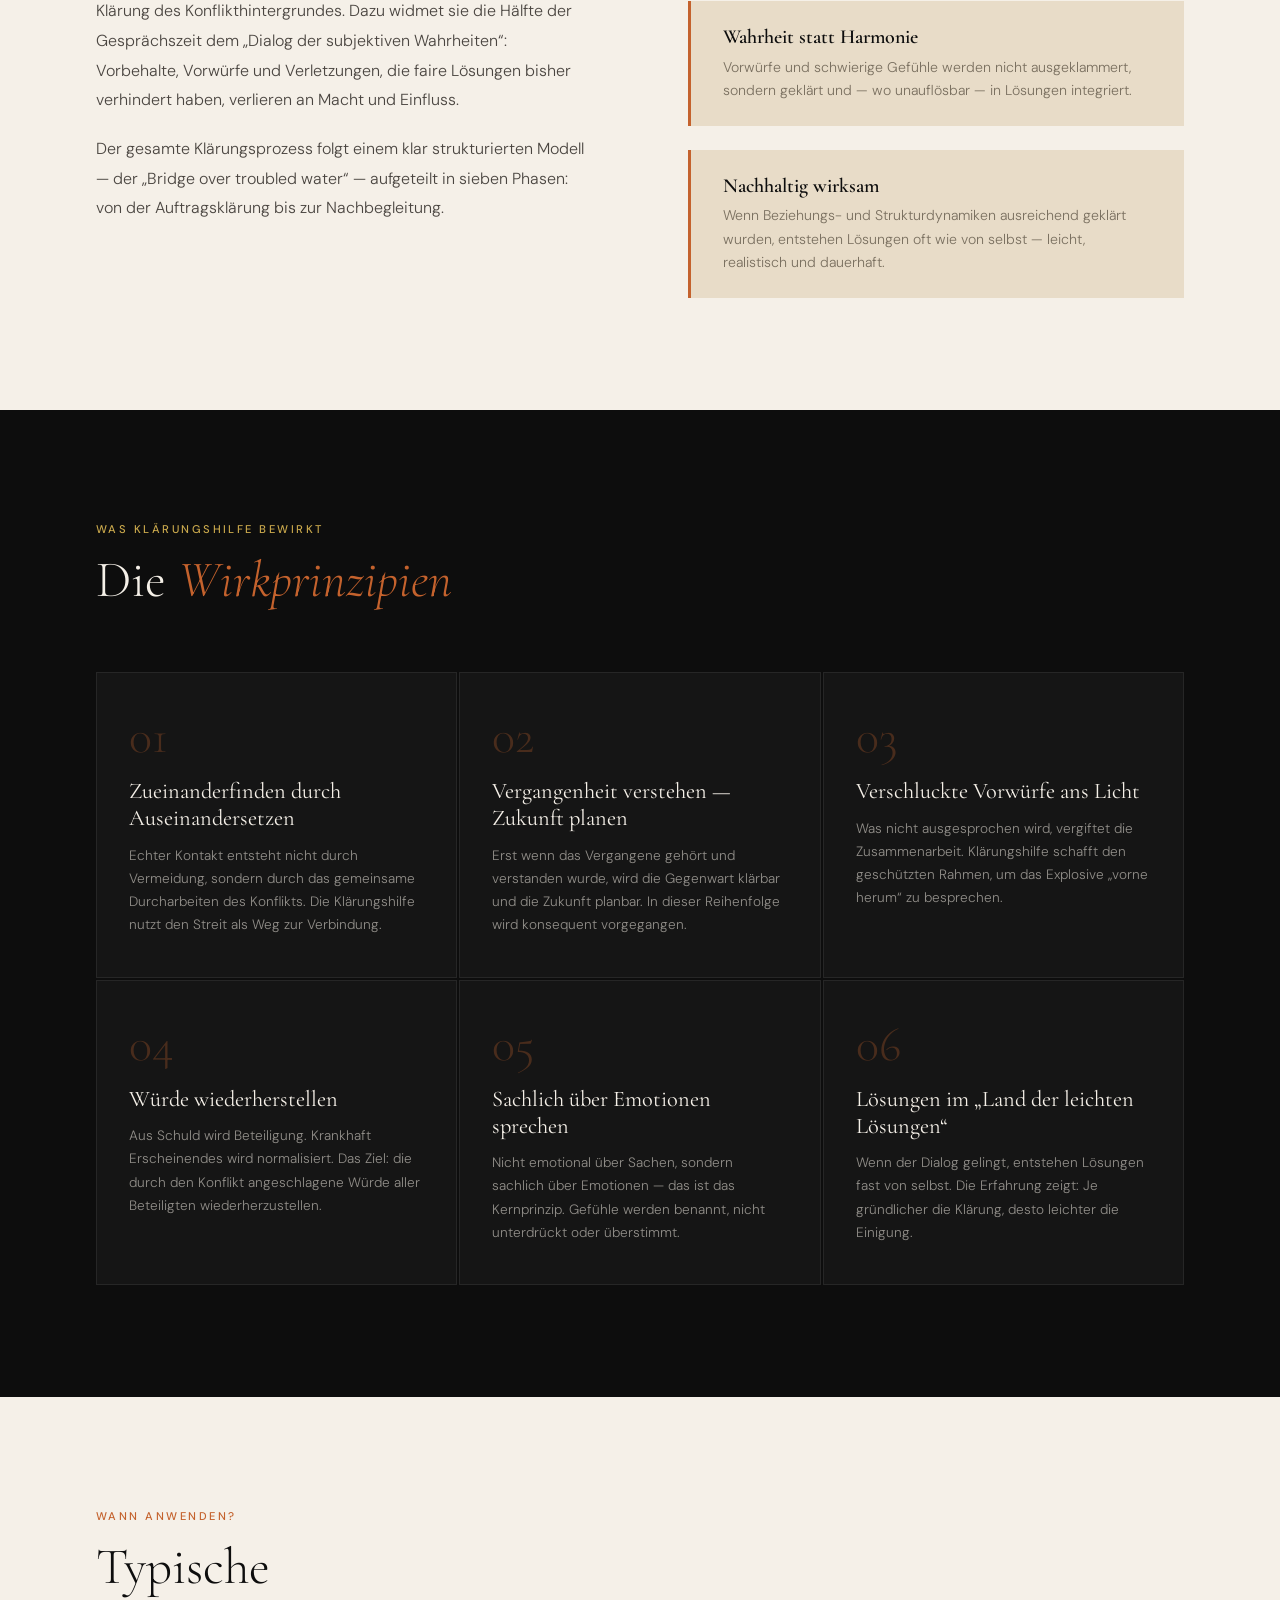
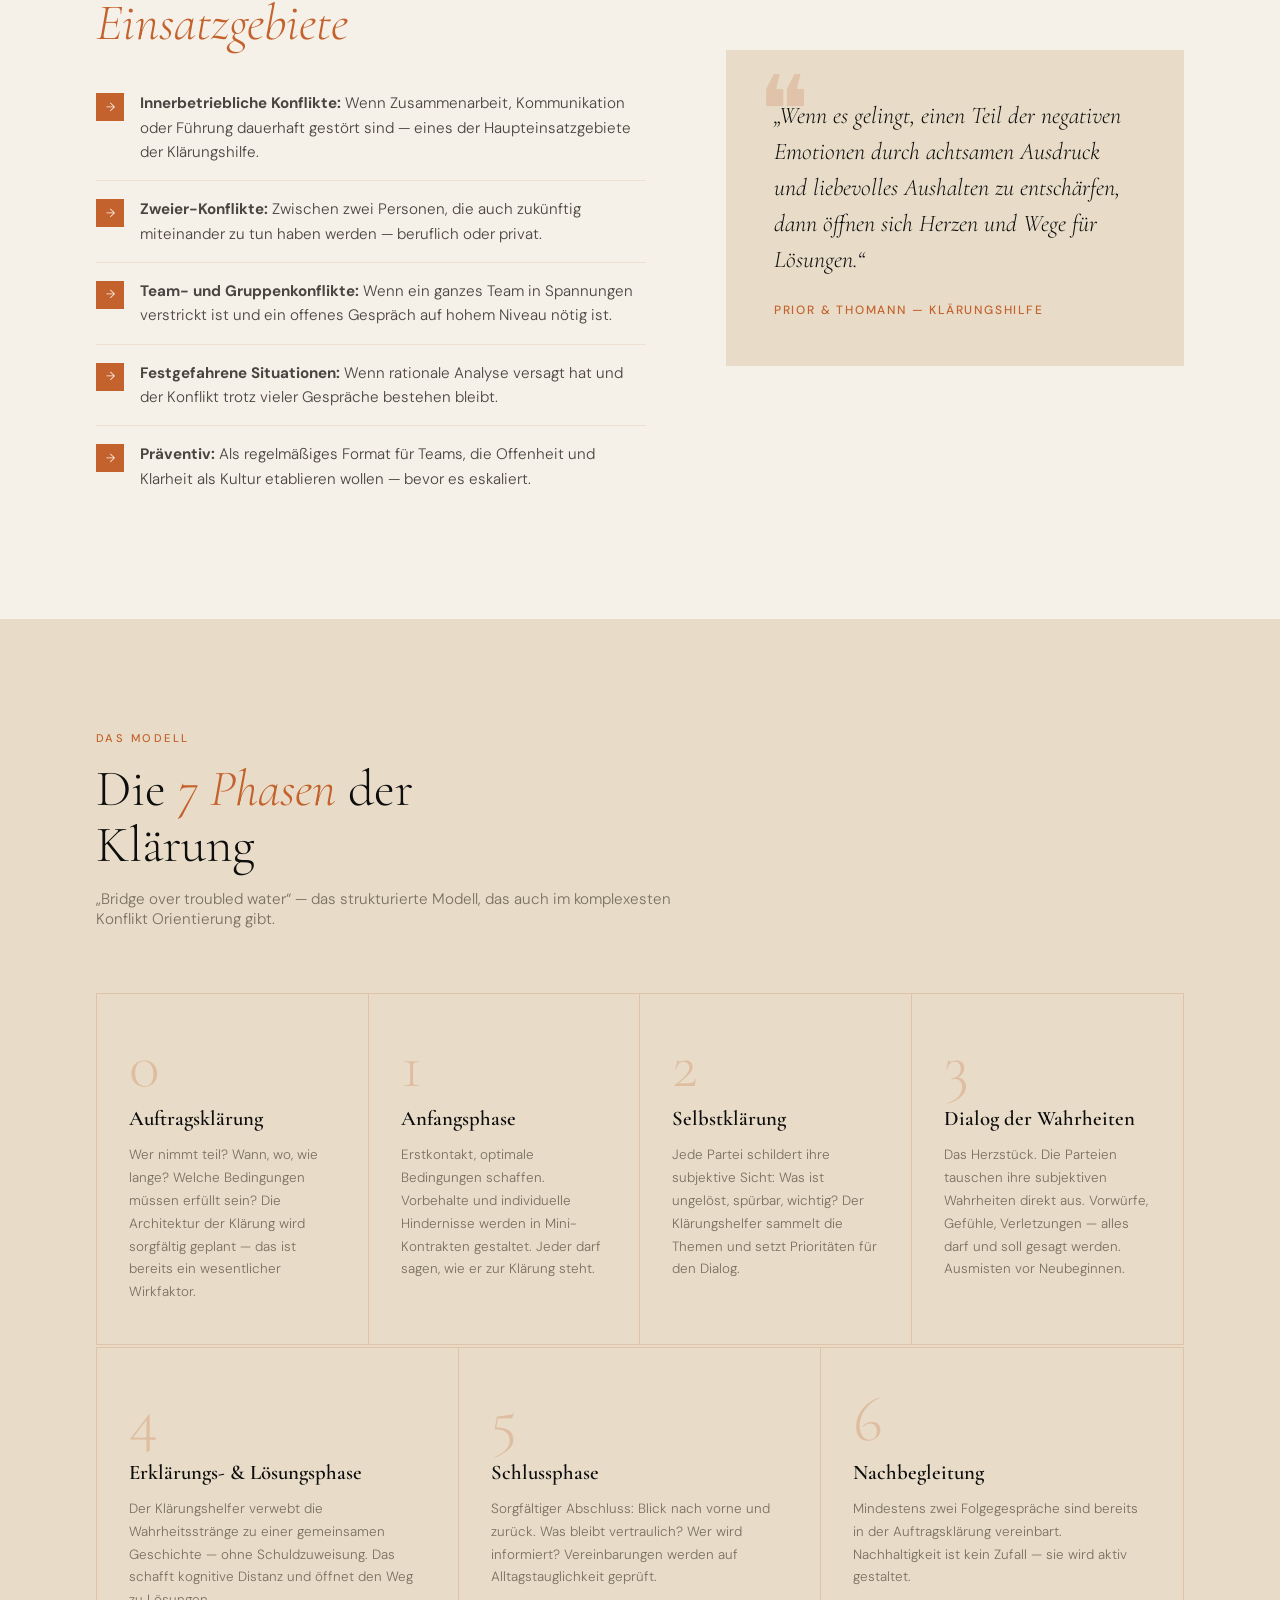
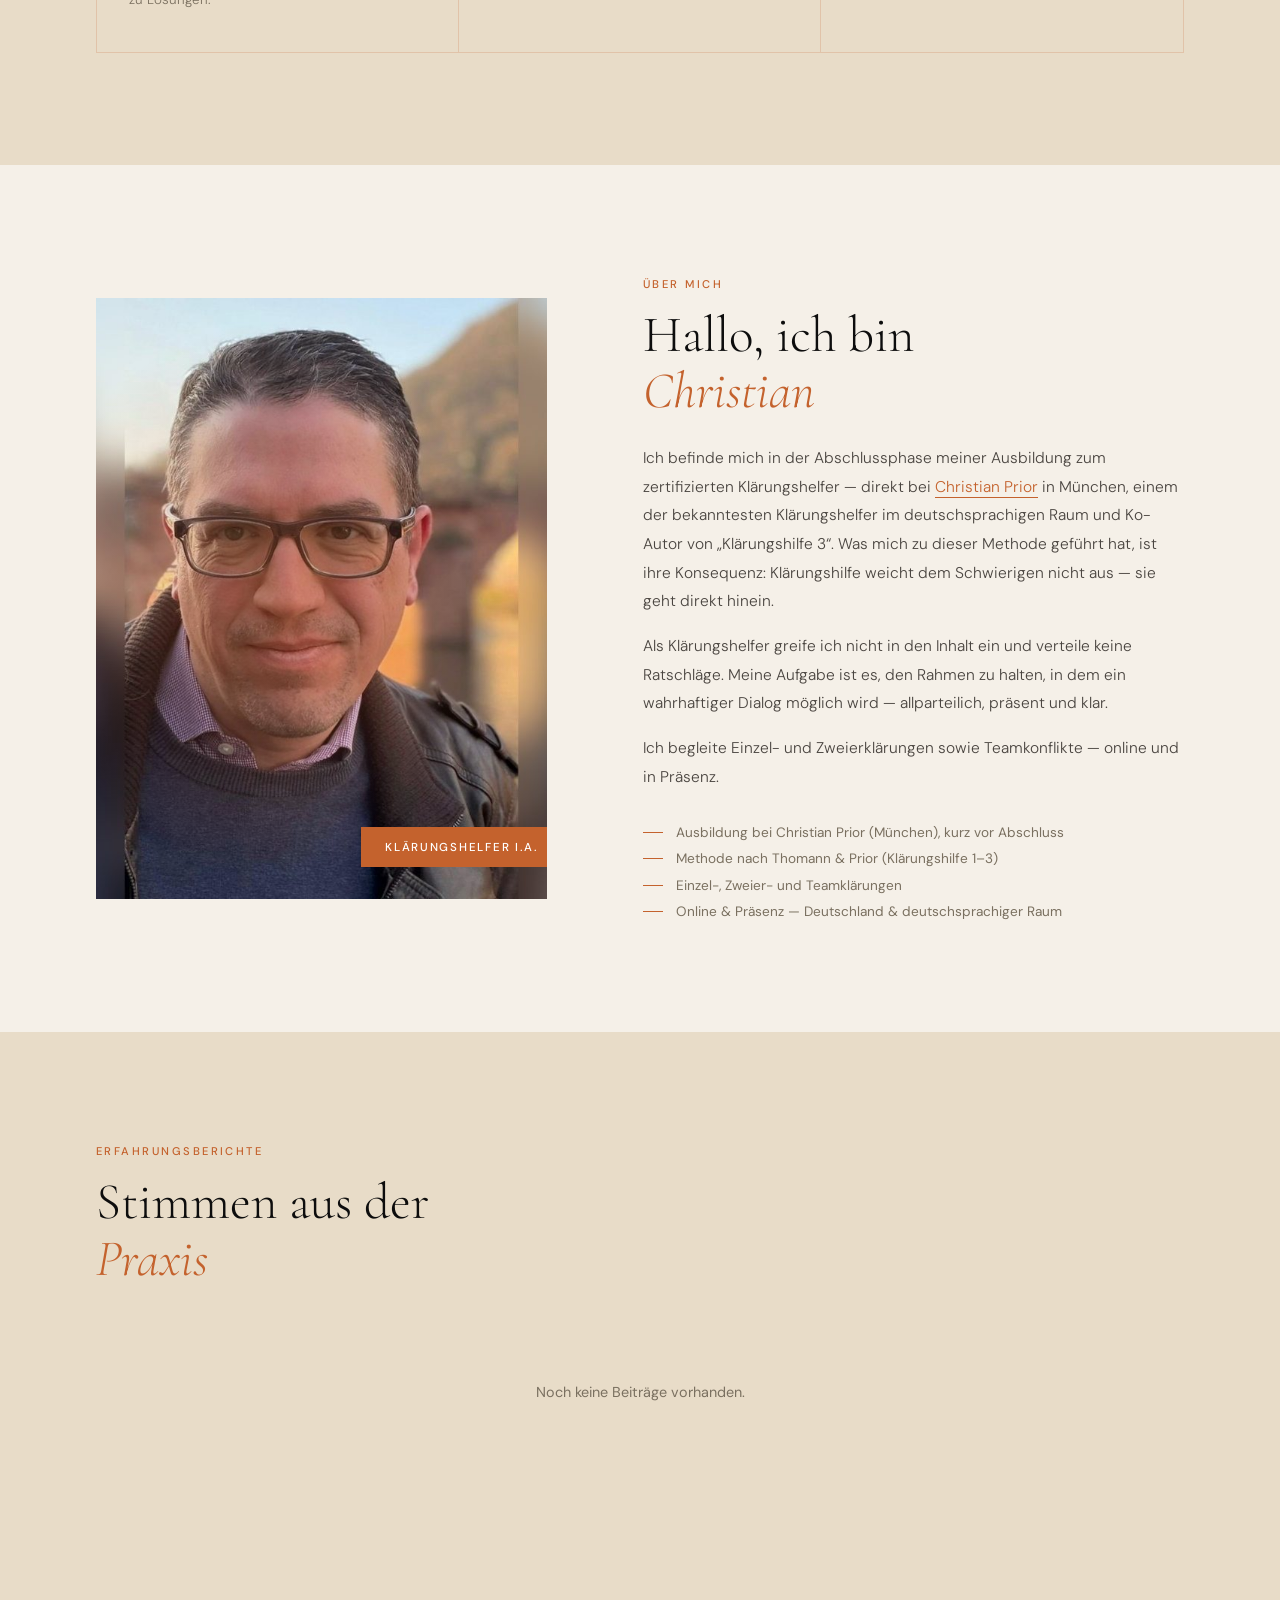
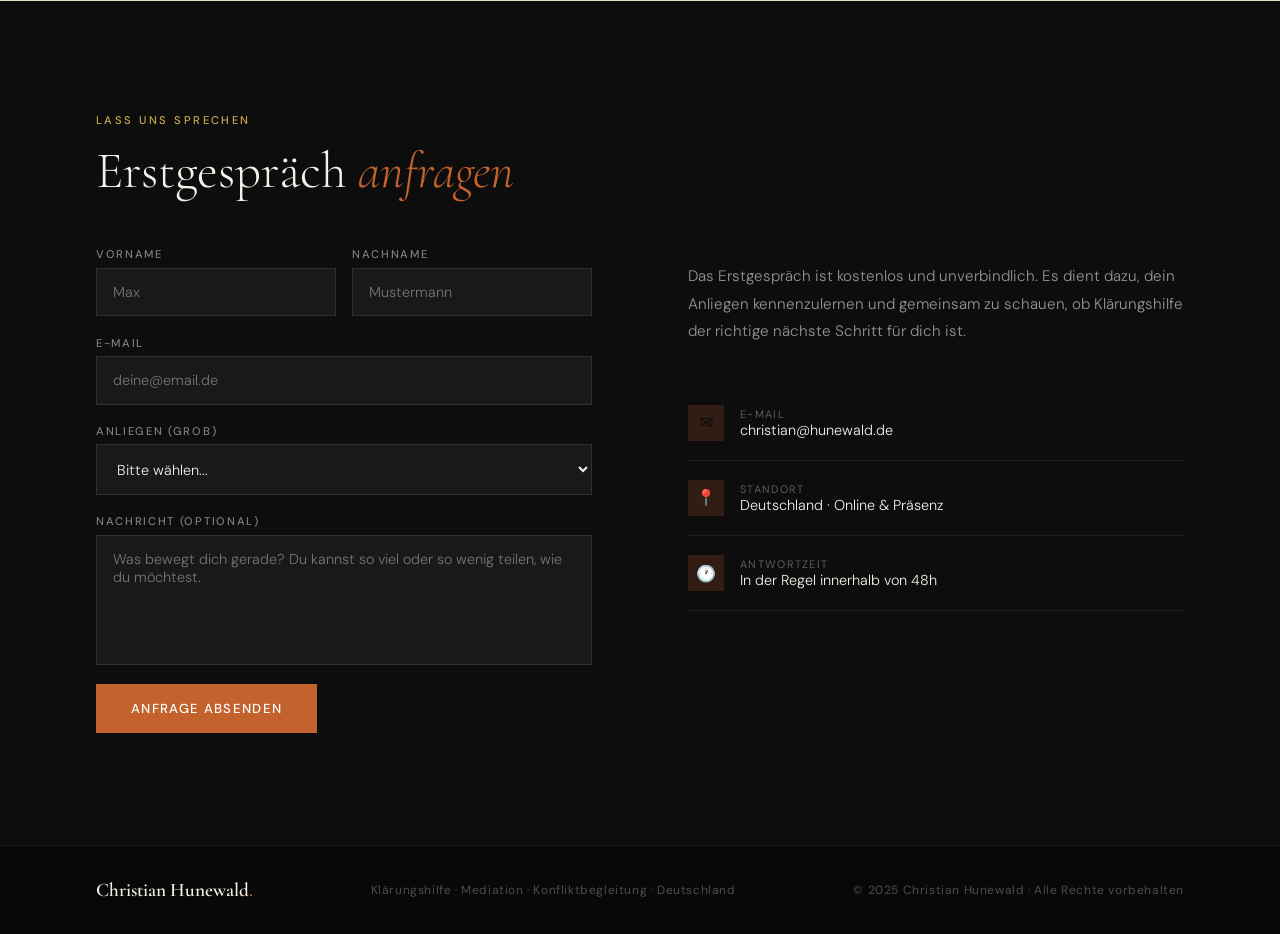
==== commit b31e4068: "Add files via upload" ====
--- a/index.html
+++ b/index.html
@@ -12,12 +12,16 @@
 <!-- NAV -->
 <nav>
   <div class="nav-logo">Christian Hunewald<span>.</span></div>
-  <ul>
-    <li><a href="#was">Was ist es</a></li>
-    <li><a href="#vorteile">Vorteile</a></li>
-    <li><a href="#anwendung">Anwendung</a></li>
-    <li><a href="#ueber">Über mich</a></li>
-    <li><a href="#blog">Blog</a></li><li><a href="#kontakt">Kontakt</a></li>
+  <button class="nav-toggle" id="nav-toggle" aria-label="Menü öffnen">
+    <span></span><span></span><span></span>
+  </button>
+  <ul id="nav-menu">
+    <li><a href="#was" class="nav-link">Was ist es</a></li>
+    <li><a href="#vorteile" class="nav-link">Vorteile</a></li>
+    <li><a href="#anwendung" class="nav-link">Anwendung</a></li>
+    <li><a href="#ueber" class="nav-link">Über mich</a></li>
+    <li><a href="#blog" class="nav-link">Blog</a></li>
+    <li><a href="#kontakt" class="nav-link">Kontakt</a></li>
   </ul>
 </nav>
 
@@ -433,5 +437,24 @@
     observer.observe(el);
   });
 </script>
+
+<script>
+  // Hamburger menu
+  const toggle = document.getElementById('nav-toggle');
+  const menu = document.getElementById('nav-menu');
+  toggle.addEventListener('click', function() {
+    toggle.classList.toggle('open');
+    menu.classList.toggle('open');
+    document.body.style.overflow = menu.classList.contains('open') ? 'hidden' : '';
+  });
+  // Close menu when a link is clicked
+  document.querySelectorAll('.nav-link').forEach(function(link) {
+    link.addEventListener('click', function() {
+      toggle.classList.remove('open');
+      menu.classList.remove('open');
+      document.body.style.overflow = '';
+    });
+  });
+</script>
 </body>
 </html>
--- a/style.css
+++ b/style.css
@@ -40,7 +40,7 @@
       justify-content: space-between;
       align-items: center;
       padding: 1.4rem 4rem;
-      background: rgba(245,240,232,0.85);
+      background: rgba(245,240,232,0.92);
       backdrop-filter: blur(10px);
       border-bottom: 1px solid rgba(196,98,45,0.12);
     }
@@ -72,6 +72,32 @@
     }
 
     nav a:hover { color: var(--accent); }
+
+    /* ── HAMBURGER ── */
+    .nav-toggle {
+      display: none;
+      flex-direction: column;
+      justify-content: center;
+      gap: 5px;
+      cursor: pointer;
+      padding: 4px;
+      background: none;
+      border: none;
+      z-index: 200;
+    }
+
+    .nav-toggle span {
+      display: block;
+      width: 24px;
+      height: 2px;
+      background: var(--ink);
+      transition: transform 0.3s, opacity 0.3s;
+      transform-origin: center;
+    }
+
+    .nav-toggle.open span:nth-child(1) { transform: translateY(7px) rotate(45deg); }
+    .nav-toggle.open span:nth-child(2) { opacity: 0; }
+    .nav-toggle.open span:nth-child(3) { transform: translateY(-7px) rotate(-45deg); }
 
     /* ── HERO ── */
     .hero {
@@ -673,9 +699,7 @@
 
     .form-field textarea { height: 130px; }
 
-    .contact-info {
-      padding-top: 1rem;
-    }
+    .contact-info { padding-top: 1rem; }
 
     .contact-info p {
       font-size: 0.95rem;
@@ -758,17 +782,18 @@
       to   { transform: rotate(360deg); }
     }
 
-    /* ── RESPONSIVE ── */
+    /* ── TABLET (max 900px) ── */
     @media (max-width: 900px) {
       nav { padding: 1.2rem 2rem; }
-      nav ul { gap: 1.5rem; }
+      nav ul { gap: 1.2rem; }
+      nav a { font-size: 0.72rem; }
 
       .hero { grid-template-columns: 1fr; min-height: auto; }
-      .hero-left { padding: 6rem 2rem 3rem; }
+      .hero-left { padding: 6rem 2.5rem 3rem; }
       .hero-right { min-height: 55vw; }
       .mandala { width: 260px; height: 260px; }
 
-      section { padding: 5rem 2rem; }
+      section { padding: 5rem 2.5rem; }
 
       .what-is,
       .apply-grid,
@@ -776,7 +801,7 @@
       .about { grid-template-columns: 1fr; gap: 3rem; }
 
       .benefits-grid { grid-template-columns: 1fr 1fr; }
-      .process-steps { grid-template-columns: 1fr 1fr; }
+      .process-steps { grid-template-columns: 1fr 1fr !important; }
       .step { border-right: none; border-bottom: 1px solid rgba(196,98,45,0.2); }
 
       .strip { padding: 1rem 2rem; gap: 2rem; }
@@ -784,4 +809,83 @@
 
       .form-row { grid-template-columns: 1fr; }
     }
-  +
+    /* ── MOBILE (max 600px) ── */
+    @media (max-width: 600px) {
+
+      /* Nav: show hamburger, hide links by default */
+      nav { padding: 1rem 1.2rem; }
+
+      .nav-toggle { display: flex; }
+
+      nav ul {
+        display: none;
+        flex-direction: column;
+        position: fixed;
+        top: 0; left: 0; right: 0; bottom: 0;
+        background: rgba(245,240,232,0.98);
+        backdrop-filter: blur(12px);
+        justify-content: center;
+        align-items: center;
+        gap: 2.5rem;
+        z-index: 150;
+      }
+
+      nav ul.open { display: flex; }
+
+      nav ul li a {
+        font-size: 1.2rem;
+        letter-spacing: 0.2em;
+      }
+
+      /* Hero */
+      .hero { padding-top: 60px; }
+      .hero-left { padding: 3rem 1.4rem 2rem; }
+      .hero-title { font-size: clamp(2.8rem, 11vw, 3.5rem); }
+      .hero-sub { font-size: 0.95rem; max-width: 100%; }
+      .hero-sub-en { font-size: 0.82rem; max-width: 100%; }
+      .hero-cta { flex-direction: column; align-items: flex-start; gap: 0.8rem; }
+      .btn-primary, .btn-ghost { width: 100%; text-align: center; padding: 1rem 1.5rem; }
+      .hero-right { min-height: 70vw; }
+      .mandala { width: 200px; height: 200px; }
+      .hero-quote { font-size: 1.15rem; bottom: 2rem; left: 1.5rem; right: 1.5rem; }
+
+      /* Strip */
+      .strip {
+        padding: 1rem 1.4rem;
+        gap: 1.5rem;
+        overflow-x: auto;
+        -webkit-overflow-scrolling: touch;
+      }
+      .strip-item { font-size: 0.7rem; }
+
+      /* Sections */
+      section { padding: 4rem 1.4rem; }
+      .section-title { font-size: clamp(2rem, 9vw, 2.8rem); }
+
+      /* What is */
+      .what-is { gap: 2.5rem; }
+
+      /* Benefits */
+      .benefits-grid { grid-template-columns: 1fr; gap: 2px; }
+
+      /* Process */
+      .process-steps { grid-template-columns: 1fr !important; }
+
+      /* About */
+      .about { gap: 2rem; }
+      .about-portrait { aspect-ratio: 4/3; }
+      .about-tag { right: 0; font-size: 0.65rem; padding: 0.6rem 1rem; }
+
+      /* Apply */
+      .apply-grid { gap: 2.5rem; }
+      .apply-quote { font-size: 1.2rem; }
+      .apply-visual { padding: 2rem 1.5rem; }
+
+      /* Contact */
+      .contact-grid { gap: 2.5rem; }
+      .contact-info p { margin-bottom: 1.5rem; }
+
+      /* Footer */
+      footer { padding: 1.5rem 1.4rem; gap: 0.8rem; }
+    }
